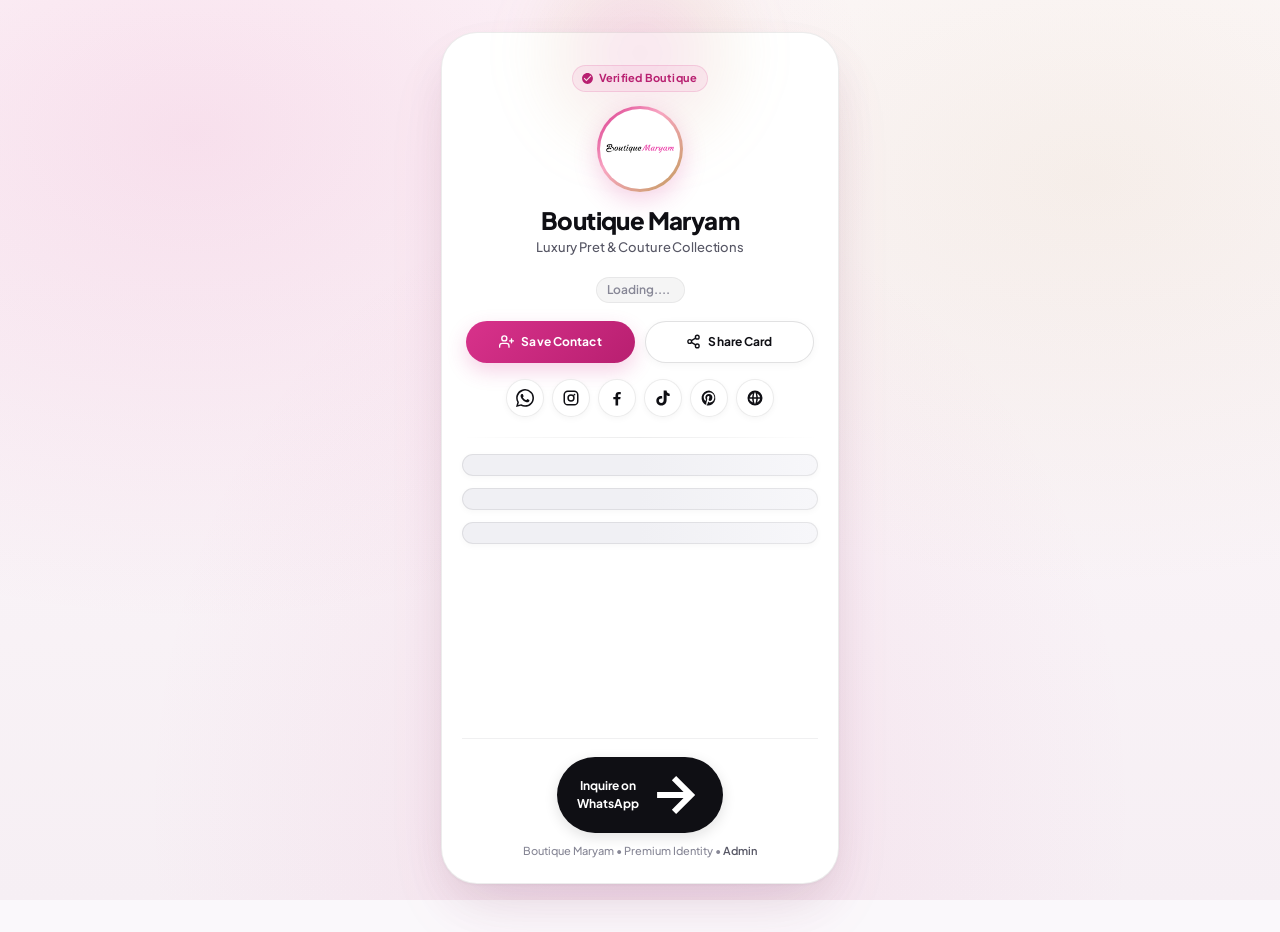
==== index.html @ d1e00eac "Add files via upload" ====
<!DOCTYPE html>
<html lang="en">
<head>
  <meta charset="UTF-8" />
  <meta name="viewport" content="width=device-width, initial-scale=1.0, viewport-fit=cover" />
  <title>Boutique Maryam — Premium Digital Identity & Collections</title>
  <meta name="description" content="Discover luxury pret, unstitched lawn, festive edits, and boutique fashion collections from Boutique Maryam. Save contact and connect directly." />
  <meta name="theme-color" content="#faf8fb" />

  <!-- Preconnect for High-Speed Fonts -->
  <link rel="preconnect" href="https://fonts.googleapis.com" />
  <link rel="preconnect" href="https://fonts.gstatic.com" crossorigin />
  <link href="https://fonts.googleapis.com/css2?family=Plus+Jakarta+Sans:wght@300;400;500;600;700;800;900&display=swap" rel="stylesheet" />

  <!-- Tailwind CSS & Custom Design System -->
  <script src="https://cdn.tailwindcss.com"></script>
  <link rel="stylesheet" href="css/style.css" />
</head>
<body class="public-body">
  <main class="min-h-screen px-3 py-6 sm:px-6 sm:py-10 flex flex-col justify-center">
    <div class="card-outer-wrap">
      <!-- Digital Visiting Card Container -->
      <article id="phoneCard" class="phone-scroll" aria-label="Digital Visiting Card for Boutique Maryam">
        <!-- Ambient Subtle Top Glow -->
        <div class="card-ambient-glow" aria-hidden="true"></div>

        <!-- Card Header: Brand Identity -->
        <header class="card-header-identity">
          <!-- Verified Badge -->
          <div class="verified-identity-badge" title="Verified Digital Visiting Card">
            <svg viewBox="0 0 24 24" aria-hidden="true">
              <path d="M12 2C6.48 2 2 6.48 2 12s4.48 10 10 10 10-4.48 10-10S17.52 2 12 2zm-2 15l-5-5 1.41-1.41L10 14.17l7.59-7.59L19 8l-9 9z"/>
            </svg>
            <span>Verified Boutique</span>
          </div>

          <!-- Profile / Brand Logo with Halo -->
          <div class="brand-avatar-frame">
            <div class="brand-avatar-halo">
              <div class="brand-avatar-inner">
                <img id="previewLogo" src="assets/logo.png" alt="Boutique Maryam Official Logo" width="80" height="80" />
              </div>
            </div>
          </div>

          <!-- Brand Typography -->
          <h1 id="previewBrand">Boutique Maryam</h1>
          <p class="brand-tagline">Luxury Pret &amp; Couture Collections</p>

          <!-- Username & Copy Link Badge -->
          <button id="previewUsername" type="button" title="Click to copy card link" aria-label="Copy digital card link">
            <span>Loading....</span>
            <svg class="w-3.5 h-3.5 ml-0.5 opacity-60" viewBox="0 0 24 24" fill="none" stroke="currentColor" stroke-width="2" aria-hidden="true">
              <rect x="9" y="9" width="13" height="13" rx="2" ry="2"></rect>
              <path d="M5 15H4a2 2 0 0 1-2-2V4a2 2 0 0 1 2-2h9a2 2 0 0 1 2 2v1"></path>
            </svg>
          </button>

          <!-- Quick Action Buttons: Save Contact & Share Card -->
          <div class="card-action-bar">
            <button id="saveContactBtn" type="button" class="card-action-btn card-action-primary" aria-label="Save contact to phone address book">
              <svg viewBox="0 0 24 24" fill="none" stroke="currentColor" stroke-width="2.2" stroke-linecap="round" stroke-linejoin="round" aria-hidden="true">
                <path d="M16 21v-2a4 4 0 0 0-4-4H5a4 4 0 0 0-4 4v2"></path>
                <circle cx="8.5" cy="7" r="4"></circle>
                <line x1="20" y1="8" x2="20" y2="14"></line>
                <line x1="23" y1="11" x2="17" y2="11"></line>
              </svg>
              <span>Save Contact</span>
            </button>

            <button id="shareCardBtn" type="button" class="card-action-btn card-action-secondary" aria-label="Share digital card or show QR code">
              <svg viewBox="0 0 24 24" fill="none" stroke="currentColor" stroke-width="2.2" stroke-linecap="round" stroke-linejoin="round" aria-hidden="true">
                <circle cx="18" cy="5" r="3"></circle>
                <circle cx="6" cy="12" r="3"></circle>
                <circle cx="18" cy="19" r="3"></circle>
                <line x1="8.59" y1="13.51" x2="15.42" y2="17.49"></line>
                <line x1="15.41" y1="6.51" x2="8.59" y2="10.49"></line>
              </svg>
              <span>Share Card</span>
            </button>
          </div>

          <!-- Social Media Grid -->
          <nav class="social-grid-wrap" aria-label="Social media connections">
            <a id="whatsappLink" href="#" target="_blank" rel="noopener noreferrer" class="social-btn whatsapp-icon" aria-label="Chat on WhatsApp" title="WhatsApp">
              <svg viewBox="0 0 24 24" aria-hidden="true"><path d="M20.5 3.5A11.8 11.8 0 0 0 12.1 0C5.5 0 .2 5.3.2 11.9c0 2.1.6 4.1 1.6 5.9L0 24l6.4-1.7a11.9 11.9 0 0 0 5.7 1.5c6.6 0 11.9-5.3 11.9-11.9 0-3.2-1.2-6.2-3.5-8.4ZM12.1 21.8a9.8 9.8 0 0 1-5-1.4l-.4-.2-3.8 1 1-3.7-.2-.4a9.8 9.8 0 1 1 8.4 4.7Zm5.4-7.4c-.3-.2-1.7-.9-2-.9-.3-.1-.5-.2-.7.1-.2.3-.8 1-.9 1.1-.2.2-.3.2-.6.1-.3-.2-1.2-.5-2.4-1.5-.9-.8-1.5-1.7-1.6-2-.2-.3 0-.5.1-.6l.4-.5c.1-.2.2-.3.3-.5.1-.2.1-.4 0-.5 0-.2-.7-1.6-.9-2.2-.2-.5-.5-.5-.7-.5h-.6c-.2 0-.5.1-.8.4-.3.3-1 1-1 2.5s1.1 2.9 1.2 3.1c.2.2 2.1 3.2 5 4.4.7.3 1.2.5 1.6.6.7.2 1.3.2 1.8.1.6-.1 1.7-.7 2-1.4.2-.7.2-1.3.2-1.4-.1-.1-.3-.2-.6-.4Z"/></svg>
            </a>
            <a id="instagramLink" href="#" target="_blank" rel="noopener noreferrer" class="social-btn instagram-icon" aria-label="Instagram Profile" title="Instagram">
              <svg viewBox="0 0 24 24" aria-hidden="true"><path d="M7.8 2h8.4A5.8 5.8 0 0 1 22 7.8v8.4a5.8 5.8 0 0 1-5.8 5.8H7.8A5.8 5.8 0 0 1 2 16.2V7.8A5.8 5.8 0 0 1 7.8 2Zm0 2A3.8 3.8 0 0 0 4 7.8v8.4A3.8 3.8 0 0 0 7.8 20h8.4a3.8 3.8 0 0 0 3.8-3.8V7.8A3.8 3.8 0 0 0 16.2 4H7.8Zm8.8 2.2a1.2 1.2 0 1 1 0 2.4 1.2 1.2 0 0 1 0-2.4ZM12 7.1a4.9 4.9 0 1 1 0 9.8 4.9 4.9 0 0 1 0-9.8Zm0 2a2.9 2.9 0 1 0 0 5.8 2.9 2.9 0 0 0 0-5.8Z"/></svg>
            </a>
            <a id="facebookLink" href="#" target="_blank" rel="noopener noreferrer" class="social-btn facebook-icon" aria-label="Facebook Page" title="Facebook">
              <svg viewBox="0 0 24 24" aria-hidden="true"><path d="M13.5 22v-8.2h2.8l.5-3.2h-3.3V8.5c0-.9.3-1.6 1.7-1.6h1.8V4.1c-.3 0-1.4-.1-2.6-.1-2.6 0-4.4 1.6-4.4 4.5v2.1H7.1v3.2H10V22h3.5Z"/></svg>
            </a>
            <a id="tiktokLink" href="#" target="_blank" rel="noopener noreferrer" class="social-btn tiktok-icon" aria-label="TikTok Profile" title="TikTok">
              <svg viewBox="0 0 24 24" aria-hidden="true"><path d="M16.7 2c.3 2.5 1.7 4 4.2 4.2v3.2a7.8 7.8 0 0 1-4.1-1.2v6.4c0 4.1-2.5 7.4-7 7.4-3.7 0-6.7-2.5-6.7-6.3 0-4.4 3.7-6.9 7.8-6.2v3.4c-1.9-.6-4.4.5-4.4 2.8 0 1.6 1.3 2.8 3.1 2.8 2 0 3.3-1.2 3.3-3.9V2h3.8Z"/></svg>
            </a>
            <a id="pinterestLink" href="#" target="_blank" rel="noopener noreferrer" class="social-btn pinterest-icon" aria-label="Pinterest Boards" title="Pinterest">
              <svg viewBox="0 0 24 24" aria-hidden="true"><path d="M12 2a10 10 0 0 0-3.6 19.3c-.1-.8-.2-2 .1-2.9l1.2-5.1s-.3-.6-.3-1.5c0-1.4.8-2.5 1.8-2.5.9 0 1.3.6 1.3 1.4 0 .9-.6 2.2-.9 3.4-.2 1 .5 1.9 1.6 1.9 1.9 0 3.3-2 3.3-4.9 0-2.6-1.8-4.4-4.5-4.4-3.1 0-4.9 2.3-4.9 4.7 0 .9.4 1.9.8 2.5.1.1.1.2.1.4l-.3 1.2c0 .2-.2.3-.4.2-1.4-.7-2.3-2.7-2.3-4.4C5 7.7 7.6 4.6 12.3 4.6c3.8 0 6.8 2.7 6.8 6.4 0 3.8-2.4 6.9-5.7 6.9-1.1 0-2.2-.6-2.5-1.3l-.7 2.6c-.3.9-1 2.1-1.4 2.8A10 10 0 1 0 12 2Z"/></svg>
            </a>
            <a id="websiteLink" href="#" target="_blank" rel="noopener noreferrer" class="social-btn website-icon" aria-label="Official Website" title="Website">
              <svg viewBox="0 0 24 24" aria-hidden="true"><path d="M12 2a10 10 0 1 0 0 20 10 10 0 0 0 0-20Zm6.9 9h-3.1a15.2 15.2 0 0 0-1.1-5.1A8 8 0 0 1 18.9 11ZM12 4.1c.7 1 1.5 3.1 1.7 6.9h-3.4c.2-3.8 1-5.9 1.7-6.9ZM4.3 13h3.9a15.2 15.2 0 0 0 1.1 5.1A8 8 0 0 1 4.3 13Zm3.9-2H5.1a8 8 0 0 1 4.2-5.1A15.2 15.2 0 0 0 8.2 11Zm3.8 8.9c-.7-1-1.5-3.1-1.7-6.9h3.4c-.2 3.8-1 5.9-1.7 6.9Zm2.7-1.8a15.2 15.2 0 0 0 1.1-5.1h3.1a8 8 0 0 1-4.2 5.1Z"/></svg>
            </a>
          </nav>
        </header>

        <!-- Divider -->
        <div class="card-divider" aria-hidden="true"></div>

        <!-- Collections & Links Container -->
        <section id="linksPublic" aria-label="Collections and Links">
          <!-- Premium Shimmering Skeleton Loaders -->
          <div class="link-pill skeleton-box h-[64px]" aria-hidden="true"></div>
          <div class="link-pill skeleton-box h-[64px]" aria-hidden="true"></div>
          <div class="link-pill skeleton-box h-[64px]" aria-hidden="true"></div>
        </section>

        <!-- Bottom Brand Footer -->
        <footer class="card-bottom-bar">
          <a href="https://wa.me/923000000000" id="mainCtaBtn" target="_blank" rel="noopener noreferrer" class="card-brand-pill-btn">
            <span>Inquire on WhatsApp</span>
            <svg class="w-3.5 h-3.5" viewBox="0 0 24 24" fill="none" stroke="currentColor" stroke-width="2.5"><path d="M5 12h14M12 5l7 7-7 7"/></svg>
          </a>
          <p class="card-brand-footer-text">
            Boutique Maryam • Premium Identity • <a href="admin.html">Admin</a>
          </p>
        </footer>
      </article>
    </div>
  </main>

  <!-- Share & QR Code Modal Dialog -->
  <div id="shareModal" class="modal-backdrop" role="dialog" aria-modal="true" aria-labelledby="shareModalTitle">
    <div class="modal-surface">
      <button id="closeShareModalBtn" type="button" class="modal-close-btn" aria-label="Close share dialog">
        <svg class="w-4 h-4" viewBox="0 0 24 24" fill="none" stroke="currentColor" stroke-width="2"><path d="M18 6L6 18M6 6l12 12"/></svg>
      </button>

      <div class="text-center">
        <h3 id="shareModalTitle" class="text-lg font-extrabold text-gray-900">Share Digital Card</h3>
        <p class="text-xs text-gray-500 mt-1">Scan QR code or copy direct link to share this profile.</p>

        <!-- Dynamic QR Code Frame -->
        <div class="qr-code-box">
          <img id="qrCodeImg" src="" alt="Digital Business Card QR Code" width="160" height="160" class="object-contain" />
        </div>

        <!-- Copy Link Input -->
        <div class="flex items-center gap-2 mt-4">
          <input id="shareUrlInput" type="text" readonly class="input text-xs py-2 px-3 bg-gray-50 text-gray-700" value="" />
          <button id="copyShareUrlBtn" type="button" class="btn-primary py-2 px-4 text-xs flex-shrink-0">Copy</button>
        </div>

        <div class="mt-4 pt-3 border-t border-gray-100 flex gap-2 justify-center">
          <a id="shareWhatsappBtn" href="#" target="_blank" rel="noopener noreferrer" class="btn-secondary text-xs py-2 px-4 gap-2">
            <svg class="w-4 h-4 text-emerald-600 fill-current" viewBox="0 0 24 24"><path d="M20.5 3.5A11.8 11.8 0 0 0 12.1 0C5.5 0 .2 5.3.2 11.9c0 2.1.6 4.1 1.6 5.9L0 24l6.4-1.7a11.9 11.9 0 0 0 5.7 1.5c6.6 0 11.9-5.3 11.9-11.9 0-3.2-1.2-6.2-3.5-8.4ZM12.1 21.8a9.8 9.8 0 0 1-5-1.4l-.4-.2-3.8 1 1-3.7-.2-.4a9.8 9.8 0 1 1 8.4 4.7Z"/></svg>
            <span>WhatsApp</span>
          </a>
        </div>
      </div>
    </div>
  </div>

  <!-- Toast Notification Container -->
  <div id="toastContainer" class="toast-container" role="status" aria-live="polite"></div>

  <!-- Firebase Scripts -->
  <script src="https://www.gstatic.com/firebasejs/10.12.5/firebase-app-compat.js"></script>
  <script src="https://www.gstatic.com/firebasejs/10.12.5/firebase-firestore-compat.js"></script>
  <script src="js/firebase-config.js"></script>
  <script src="js/app.js"></script>
</body>
</html>
---- css/style.css ----
/* ==========================================================================
   BOUTIQUE MARYAM — PREMIUM DIGITAL BUSINESS CARD DESIGN SYSTEM
   Modern Minimalist Digital Identity Experience
   Inspired by Apple, Linear, Stripe, Notion & Vercel
   ========================================================================== */

@import url('https://fonts.googleapis.com/css2?family=Plus+Jakarta+Sans:wght@300;400;500;600;700;800;900&family=Playfair+Display:ital,wght@0,600;0,700;1,600&display=swap');

:root {
  /* Brand Luxury Palette */
  --brand-pink: #d8328b;
  --brand-pink-dark: #b81f70;
  --brand-pink-light: #fdf2f8;
  --brand-pink-glow: rgba(216, 50, 139, 0.22);
  --brand-gold: #c29d59;
  --brand-gold-light: #fbf7ee;
  --brand-black: #0f0f14;
  --brand-charcoal: #1c1c24;
  --brand-soft: #fff7fa;
  --brand-line: rgba(15, 15, 20, 0.08);

  /* Surface & Canvas System */
  --bg-page: #faf9fb;
  --bg-card: #ffffff;
  --bg-subtle: #f4f4f7;
  --bg-elevated: #ffffff;
  --border-subtle: rgba(15, 15, 20, 0.07);
  --border-strong: rgba(15, 15, 20, 0.14);
  --border-focus: rgba(216, 50, 139, 0.65);

  /* Typography Scale */
  --font-sans: 'Plus Jakarta Sans', ui-sans-serif, system-ui, -apple-system, BlinkMacSystemFont, 'Segoe UI', Roboto, sans-serif;
  --font-serif: 'Playfair Display', Georgia, serif;

  --text-primary: #0f0f14;
  --text-secondary: #575765;
  --text-tertiary: #878796;
  --text-muted: #a6a6b5;
  --text-inverted: #ffffff;

  /* State Colors */
  --color-success: #047857;
  --color-success-bg: #ecfdf5;
  --color-success-border: rgba(4, 120, 87, 0.2);
  --color-error: #be123c;
  --color-error-bg: #fff1f2;
  --color-error-border: rgba(190, 18, 60, 0.2);
  --color-warning: #b45309;
  --color-warning-bg: #fffbeb;
  --color-warning-border: rgba(180, 83, 9, 0.2);

  /* Multi-Layer Shadows (Apple / Linear style) */
  --shadow-xs: 0 1px 2px rgba(15, 15, 20, 0.04);
  --shadow-sm: 0 2px 8px rgba(15, 15, 20, 0.05);
  --shadow-md: 0 8px 22px rgba(15, 15, 20, 0.07);
  --shadow-lg: 0 16px 36px rgba(15, 15, 20, 0.09);
  --shadow-soft: 0 24px 60px -12px rgba(15, 15, 20, 0.12), 0 0 1px rgba(15, 15, 20, 0.08);
  --shadow-elevated: 0 32px 72px -16px rgba(15, 15, 20, 0.15), 0 0 1px rgba(15, 15, 20, 0.1);
  --shadow-glow: 0 12px 28px rgba(216, 50, 139, 0.25);

  /* Radius */
  --radius-xs: 6px;
  --radius-sm: 10px;
  --radius-md: 14px;
  --radius-lg: 20px;
  --radius-xl: 28px;
  --radius-2xl: 36px;
  --radius-full: 9999px;

  /* Transitions */
  --ease-spring: cubic-bezier(0.16, 1, 0.3, 1);
  --ease-smooth: cubic-bezier(0.4, 0, 0.2, 1);
  --transition-fast: 160ms var(--ease-smooth);
  --transition-base: 240ms var(--ease-smooth);
  --transition-spring: 400ms var(--ease-spring);
}

/* ==========================================================================
   BASE & RESET
   ========================================================================== */

*, *::before, *::after {
  box-sizing: border-box;
}

html {
  min-height: 100%;
  -webkit-font-smoothing: antialiased;
  -moz-osx-font-smoothing: grayscale;
  text-rendering: optimizeLegibility;
}

body {
  margin: 0;
  min-height: 100vh;
  font-family: var(--font-sans);
  color: var(--text-primary);
  background: var(--bg-page);
  line-height: 1.5;
  overflow-x: hidden;
}

img, svg {
  display: block;
  max-width: 100%;
}

button, input, select, textarea {
  font: inherit;
  color: inherit;
}

/* Accessible Focus States */
:focus-visible {
  outline: 2px solid var(--brand-pink);
  outline-offset: 2px;
}

/* Scrollbar Refinement */
.phone-scroll::-webkit-scrollbar {
  width: 4px;
}
.phone-scroll::-webkit-scrollbar-track {
  background: transparent;
}
.phone-scroll::-webkit-scrollbar-thumb {
  background: rgba(15, 15, 20, 0.12);
  border-radius: 999px;
}
.phone-scroll::-webkit-scrollbar-thumb:hover {
  background: rgba(15, 15, 20, 0.24);
}

/* ==========================================================================
   PUBLIC VISITING CARD PAGE STYLING
   ========================================================================== */

.public-body {
  background-color: #faf8fb;
  background-image:
    radial-gradient(at 15% 15%, rgba(216, 50, 139, 0.12) 0px, transparent 45%),
    radial-gradient(at 85% 20%, rgba(194, 157, 89, 0.10) 0px, transparent 40%),
    radial-gradient(at 50% 90%, rgba(216, 50, 139, 0.08) 0px, transparent 55%),
    linear-gradient(180deg, #fdf9fb 0%, #f6eff4 100%);
  background-attachment: fixed;
  min-height: 100vh;
}

/* Card Outer Shell */
.card-outer-wrap {
  position: relative;
  width: 100%;
  max-width: 430px;
  margin: 0 auto;
  padding: 12px 0 24px;
}

@media (min-width: 640px) {
  .card-outer-wrap {
    padding: 32px 16px 48px;
  }
}

/* Main Digital Business Card */
#phoneCard {
  position: relative;
  width: 100%;
  max-width: 430px;
  margin: 0 auto;
  border-radius: var(--radius-2xl);
  background: #ffffff;
  border: 1px solid rgba(15, 15, 20, 0.08);
  box-shadow:
    0 1px 3px rgba(15, 15, 20, 0.04),
    0 20px 48px -8px rgba(15, 15, 20, 0.09),
    0 32px 72px -16px rgba(216, 50, 139, 0.10);
  padding: 24px 20px;
  display: flex;
  flex-direction: column;
  min-height: min(880px, calc(100vh - 48px));
  transition: box-shadow var(--transition-base), transform var(--transition-base);
}

@media (max-width: 480px) {
  #phoneCard {
    border-radius: var(--radius-xl);
    padding: 20px 16px;
    box-shadow: 0 8px 30px rgba(15, 15, 20, 0.06);
    border: 1px solid rgba(15, 15, 20, 0.06);
    min-height: auto;
  }
}

/* Subtle Specular Top Highlight */
#phoneCard::before {
  content: "";
  position: absolute;
  top: 0;
  left: 32px;
  right: 32px;
  height: 1px;
  background: linear-gradient(90deg, transparent, rgba(255, 255, 255, 0.9), transparent);
  pointer-events: none;
}

/* Ambient Card Header Glow */
.card-ambient-glow {
  position: absolute;
  top: -80px;
  left: 50%;
  transform: translateX(-50%);
  width: 280px;
  height: 200px;
  background: radial-gradient(circle, rgba(216, 50, 139, 0.14) 0%, rgba(194, 157, 89, 0.08) 50%, transparent 70%);
  pointer-events: none;
  filter: blur(24px);
  z-index: 0;
}

/* Card Header & Brand Identity */
.card-header-identity {
  position: relative;
  z-index: 1;
  display: flex;
  flex-direction: column;
  align-items: center;
  text-align: center;
  padding-top: 8px;
}

/* Verified Badge Pill */
.verified-identity-badge {
  display: inline-flex;
  align-items: center;
  gap: 5px;
  padding: 4px 10px 4px 8px;
  border-radius: var(--radius-full);
  background: rgba(216, 50, 139, 0.07);
  border: 1px solid rgba(216, 50, 139, 0.16);
  color: var(--brand-pink-dark);
  font-size: 11px;
  font-weight: 700;
  letter-spacing: 0.02em;
  margin-bottom: 14px;
}

.verified-identity-badge svg {
  width: 13px;
  height: 13px;
  fill: currentColor;
}

/* Profile Picture & Avatar Halo */
.brand-avatar-frame {
  position: relative;
  display: inline-flex;
  align-items: center;
  justify-content: center;
  margin-bottom: 14px;
}

.brand-avatar-halo {
  position: relative;
  width: 86px;
  height: 86px;
  border-radius: var(--radius-full);
  padding: 3px;
  background: linear-gradient(135deg, var(--brand-pink), #f8a5c2 40%, var(--brand-gold) 100%);
  box-shadow: 0 8px 24px var(--brand-pink-glow);
}

.brand-avatar-inner {
  width: 100%;
  height: 100%;
  border-radius: var(--radius-full);
  background: #ffffff;
  padding: 6px;
  display: flex;
  align-items: center;
  justify-content: center;
  overflow: hidden;
}

#previewLogo {
  width: 100%;
  height: 100%;
  object-fit: contain;
  border-radius: var(--radius-full);
  transition: transform var(--transition-fast);
}

.brand-avatar-frame:hover #previewLogo {
  transform: scale(1.05);
}

/* Typography in Card */
#previewBrand {
  font-size: 24px;
  font-weight: 800;
  letter-spacing: -0.025em;
  line-height: 1.2;
  margin: 0;
  color: var(--brand-black);
}

.brand-tagline {
  font-size: 13px;
  font-weight: 500;
  color: var(--text-secondary);
  margin-top: 4px;
  letter-spacing: -0.01em;
}

#previewUsername {
  display: inline-flex;
  align-items: center;
  gap: 4px;
  font-size: 12px;
  font-weight: 600;
  color: var(--text-tertiary);
  margin-top: 6px;
  padding: 3px 10px;
  border-radius: var(--radius-full);
  background: rgba(15, 15, 20, 0.04);
  border: 1px solid rgba(15, 15, 20, 0.06);
  text-decoration: none;
  cursor: pointer;
  transition: all var(--transition-fast);
}

#previewUsername:hover {
  background: rgba(15, 15, 20, 0.08);
  color: var(--brand-black);
}

/* ==========================================================================
   PRIMARY QUICK-ACTION BAR (SAVE CONTACT & SHARE)
   ========================================================================== */

.card-action-bar {
  display: grid;
  grid-template-columns: 1fr 1fr;
  gap: 10px;
  width: 100%;
  margin-top: 18px;
  padding: 0 4px;
}

.card-action-btn {
  display: inline-flex;
  align-items: center;
  justify-content: center;
  gap: 7px;
  min-height: 42px;
  padding: 8px 14px;
  border-radius: var(--radius-full);
  font-size: 12px;
  font-weight: 700;
  letter-spacing: 0.01em;
  cursor: pointer;
  text-decoration: none;
  transition: all var(--transition-base);
  border: none;
}

.card-action-primary {
  background: linear-gradient(135deg, var(--brand-pink), var(--brand-pink-dark));
  color: #ffffff;
  box-shadow: 0 8px 20px var(--brand-pink-glow);
}

.card-action-primary:hover {
  transform: translateY(-1px);
  box-shadow: 0 12px 26px rgba(216, 50, 139, 0.35);
}

.card-action-primary:active {
  transform: translateY(0);
}

.card-action-secondary {
  background: #ffffff;
  color: var(--brand-black);
  border: 1px solid rgba(15, 15, 20, 0.12);
  box-shadow: 0 2px 8px rgba(15, 15, 20, 0.04);
}

.card-action-secondary:hover {
  background: #fbfbfd;
  border-color: rgba(15, 15, 20, 0.22);
  transform: translateY(-1px);
  box-shadow: 0 4px 14px rgba(15, 15, 20, 0.08);
}

.card-action-secondary:active {
  transform: translateY(0);
}

.card-action-btn svg {
  width: 15px;
  height: 15px;
  flex-shrink: 0;
}

/* ==========================================================================
   SOCIAL MEDIA ICONS HUB
   ========================================================================== */

.social-grid-wrap {
  display: flex;
  flex-wrap: wrap;
  align-items: center;
  justify-content: center;
  gap: 8px;
  margin-top: 16px;
  padding: 0 4px;
}

.social-btn {
  display: inline-flex;
  align-items: center;
  justify-content: center;
  width: 38px;
  height: 38px;
  border-radius: var(--radius-full);
  border: 1px solid rgba(15, 15, 20, 0.08);
  background: #ffffff;
  color: var(--brand-black);
  box-shadow: 0 2px 6px rgba(15, 15, 20, 0.04);
  transition: all var(--transition-base);
  text-decoration: none;
  position: relative;
}

.social-btn:hover {
  transform: translateY(-2px);
  border-color: rgba(216, 50, 139, 0.3);
  box-shadow: 0 6px 16px rgba(15, 15, 20, 0.08);
}

.social-btn:active {
  transform: translateY(0);
}

.social-btn svg {
  width: 18px;
  height: 18px;
  fill: currentColor;
  transition: transform var(--transition-fast);
}

.social-btn:hover svg {
  transform: scale(1.1);
}

/* Social Specific Color Touches on Hover */
.social-btn.facebook-icon:hover { color: #1877f2; border-color: rgba(24, 119, 242, 0.35); }
.social-btn.instagram-icon:hover { color: #e4405f; border-color: rgba(228, 64, 95, 0.35); }
.social-btn.whatsapp-icon:hover { color: #25d366; border-color: rgba(37, 211, 102, 0.35); }
.social-btn.tiktok-icon:hover { color: #000000; border-color: rgba(0, 0, 0, 0.35); }
.social-btn.pinterest-icon:hover { color: #e60023; border-color: rgba(230, 0, 35, 0.35); }
.social-btn.website-icon:hover { color: var(--brand-pink); border-color: rgba(216, 50, 139, 0.35); }

/* Section Divider */
.card-divider {
  width: 100%;
  height: 1px;
  background: linear-gradient(90deg, transparent, rgba(15, 15, 20, 0.08), transparent);
  margin: 20px 0 16px;
}

/* ==========================================================================
   PUBLIC LINKS & COLLECTION CARDS
   ========================================================================== */

#linksPublic {
  display: flex;
  flex-direction: column;
  gap: 12px;
  width: 100%;
  flex: 1;
  padding-bottom: 24px;
}

/* Link Pill / Card Component */
.link-pill {
  position: relative;
  display: flex;
  align-items: center;
  gap: 12px;
  padding: 10px 14px 10px 12px;
  border-radius: var(--radius-lg);
  border: 1px solid rgba(15, 15, 20, 0.08);
  background: #ffffff;
  color: var(--brand-black);
  text-decoration: none;
  box-shadow: 0 2px 6px rgba(15, 15, 20, 0.03);
  transition: all var(--transition-base);
  overflow: hidden;
}

.link-pill:hover {
  transform: translateY(-2px);
  border-color: rgba(216, 50, 139, 0.35);
  box-shadow: 0 10px 24px rgba(15, 15, 20, 0.08), 0 0 0 1px rgba(216, 50, 139, 0.1);
}

.link-pill:active {
  transform: translateY(0);
}

/* Featured Link Item Highlight */
.link-pill.is-featured {
  border-color: rgba(216, 50, 139, 0.35);
  background: linear-gradient(180deg, #ffffff 0%, #fff7fb 100%);
  box-shadow: 0 4px 16px rgba(216, 50, 139, 0.10);
}

.link-pill.is-featured::before {
  content: "";
  position: absolute;
  top: 0;
  left: 0;
  width: 4px;
  height: 100%;
  background: linear-gradient(180deg, var(--brand-pink), var(--brand-gold));
  border-top-left-radius: var(--radius-lg);
  border-bottom-left-radius: var(--radius-lg);
}

/* Link Thumbnail Image */
.link-thumbnail {
  position: relative;
  width: 46px;
  height: 46px;
  flex-shrink: 0;
  border-radius: var(--radius-md);
  border: 1px solid rgba(15, 15, 20, 0.08);
  background: #f7f7fa;
  object-fit: cover;
  transition: transform var(--transition-fast);
}

.link-pill:hover .link-thumbnail {
  transform: scale(1.04);
}

/* Link Content Info */
.link-details {
  display: flex;
  flex-direction: column;
  flex: 1;
  min-width: 0;
  gap: 2px;
}

.link-header-row {
  display: flex;
  align-items: center;
  gap: 6px;
  flex-wrap: wrap;
}

.link-title {
  font-size: 13px;
  font-weight: 700;
  letter-spacing: -0.01em;
  color: var(--brand-black);
  line-height: 1.3;
  margin: 0;
  word-break: break-word;
}

.link-badge {
  display: inline-flex;
  align-items: center;
  padding: 1px 7px;
  border-radius: var(--radius-full);
  font-size: 10px;
  font-weight: 800;
  letter-spacing: 0.02em;
  text-transform: uppercase;
  background: var(--brand-pink-light);
  color: var(--brand-pink-dark);
  border: 1px solid rgba(216, 50, 139, 0.18);
}

.link-description {
  font-size: 11px;
  color: var(--text-secondary);
  line-height: 1.35;
  margin: 0;
  display: -webkit-box;
  -webkit-box-orient: vertical;
  -webkit-line-clamp: 1;
  overflow: hidden;
}

/* Directional Arrow / Chevron */
.link-chevron {
  display: flex;
  align-items: center;
  justify-content: center;
  width: 28px;
  height: 28px;
  border-radius: var(--radius-full);
  color: var(--brand-pink);
  flex-shrink: 0;
  transition: transform var(--transition-fast), background var(--transition-fast);
}

.link-chevron svg {
  width: 16px;
  height: 16px;
  fill: currentColor;
}

.link-pill:hover .link-chevron {
  transform: translateX(3px);
  background: rgba(216, 50, 139, 0.08);
}

/* Card Sticky Bottom Bar */
.card-bottom-bar {
  margin-top: auto;
  padding-top: 18px;
  border-top: 1px solid rgba(15, 15, 20, 0.06);
  display: flex;
  flex-direction: column;
  align-items: center;
  text-align: center;
  gap: 10px;
}

.card-brand-pill-btn {
  display: inline-flex;
  align-items: center;
  justify-content: center;
  gap: 6px;
  padding: 9px 20px;
  border-radius: var(--radius-full);
  background: var(--brand-black);
  color: #ffffff;
  font-size: 12px;
  font-weight: 700;
  text-decoration: none;
  box-shadow: 0 4px 14px rgba(15, 15, 20, 0.12);
  transition: all var(--transition-base);
}

.card-brand-pill-btn:hover {
  background: #23232c;
  transform: translateY(-1px);
  box-shadow: 0 8px 20px rgba(15, 15, 20, 0.18);
}

.card-brand-footer-text {
  font-size: 11px;
  font-weight: 500;
  color: var(--text-tertiary);
  margin: 0;
}

.card-brand-footer-text a {
  color: var(--text-secondary);
  text-decoration: none;
  font-weight: 600;
  transition: color var(--transition-fast);
}

.card-brand-footer-text a:hover {
  color: var(--brand-pink-dark);
}

/* ==========================================================================
   MODAL DIALOG (QR CODE & SHARE SHEET)
   ========================================================================== */

.modal-backdrop {
  position: fixed;
  inset: 0;
  z-index: 999;
  display: flex;
  align-items: center;
  justify-content: center;
  padding: 16px;
  background: rgba(15, 15, 20, 0.55);
  backdrop-filter: blur(10px);
  -webkit-backdrop-filter: blur(10px);
  opacity: 0;
  pointer-events: none;
  transition: opacity var(--transition-base);
}

.modal-backdrop.is-open {
  opacity: 1;
  pointer-events: auto;
}

.modal-surface {
  position: relative;
  width: 100%;
  max-width: 380px;
  background: #ffffff;
  border-radius: var(--radius-2xl);
  border: 1px solid rgba(15, 15, 20, 0.08);
  box-shadow: var(--shadow-elevated);
  padding: 24px;
  transform: translateY(16px) scale(0.97);
  transition: transform var(--transition-spring);
}

.modal-backdrop.is-open .modal-surface {
  transform: translateY(0) scale(1);
}

.modal-close-btn {
  position: absolute;
  top: 14px;
  right: 14px;
  width: 32px;
  height: 32px;
  border-radius: var(--radius-full);
  border: 1px solid rgba(15, 15, 20, 0.08);
  background: #f7f7fa;
  color: var(--text-secondary);
  display: flex;
  align-items: center;
  justify-content: center;
  cursor: pointer;
  transition: all var(--transition-fast);
}

.modal-close-btn:hover {
  background: #ececf0;
  color: var(--brand-black);
}

.qr-code-box {
  display: flex;
  align-items: center;
  justify-content: center;
  padding: 16px;
  background: #ffffff;
  border-radius: var(--radius-lg);
  border: 1px solid rgba(15, 15, 20, 0.08);
  box-shadow: 0 4px 12px rgba(15, 15, 20, 0.04);
  margin: 16px auto;
  width: fit-content;
}

.qr-code-box svg {
  width: 160px;
  height: 160px;
}

/* ==========================================================================
   TOAST NOTIFICATION COMPONENT
   ========================================================================== */

.toast-container {
  position: fixed;
  bottom: 24px;
  left: 50%;
  transform: translateX(-50%);
  z-index: 1000;
  display: flex;
  flex-direction: column;
  gap: 8px;
  pointer-events: none;
}

.toast-item {
  display: inline-flex;
  align-items: center;
  gap: 8px;
  padding: 10px 18px;
  border-radius: var(--radius-full);
  background: var(--brand-black);
  color: #ffffff;
  font-size: 13px;
  font-weight: 600;
  box-shadow: 0 10px 30px rgba(15, 15, 20, 0.25);
  pointer-events: auto;
  animation: toastIn 0.3s var(--ease-spring);
}

.toast-item svg {
  width: 16px;
  height: 16px;
  fill: #34d399;
}

@keyframes toastIn {
  from {
    opacity: 0;
    transform: translateY(16px) scale(0.95);
  }
  to {
    opacity: 1;
    transform: translateY(0) scale(1);
  }
}

/* ==========================================================================
   ADMIN PORTAL DESIGN SYSTEM
   Modern, Clean SaaS Dashboard (Linear / Apple / Stripe grade)
   ========================================================================== */

.admin-body {
  background: #f7f7fa;
  color: var(--brand-black);
  min-height: 100vh;
}

.admin-body main {
  background: transparent;
}

/* Login Screen Shell */
.login-shell {
  min-height: 100vh;
  display: flex;
  align-items: center;
  justify-content: center;
  padding: 24px 16px;
  background:
    radial-gradient(at 10% 10%, rgba(216, 50, 139, 0.12) 0px, transparent 40%),
    radial-gradient(at 90% 90%, rgba(194, 157, 89, 0.10) 0px, transparent 40%),
    #faf9fb;
}

.login-card {
  position: relative;
  width: 100%;
  max-width: 440px;
  background: #ffffff;
  border: 1px solid rgba(15, 15, 20, 0.08);
  border-radius: var(--radius-2xl);
  box-shadow: 0 24px 64px -12px rgba(15, 15, 20, 0.10), 0 0 1px rgba(15, 15, 20, 0.08);
  padding: 36px 32px;
  overflow: hidden;
}

@media (max-width: 480px) {
  .login-card {
    padding: 28px 20px;
    border-radius: var(--radius-xl);
  }
}

/* Admin Dashboard Layout */
.admin-layout {
  display: grid;
  grid-template-columns: 280px minmax(0, 1fr);
  gap: 24px;
  max-width: 1400px;
  margin: 0 auto;
  padding: 24px 16px;
}

@media (max-width: 1024px) {
  .admin-layout {
    grid-template-columns: 1fr;
    padding: 16px 12px;
  }
}

/* Sticky Modern Sidebar */
.admin-sidebar {
  position: sticky;
  top: 24px;
  align-self: start;
  display: flex;
  flex-direction: column;
  gap: 20px;
  background: #ffffff;
  border: 1px solid rgba(15, 15, 20, 0.08);
  border-radius: var(--radius-xl);
  padding: 22px 18px;
  box-shadow: var(--shadow-sm);
  min-height: calc(100vh - 48px);
}

@media (max-width: 1024px) {
  .admin-sidebar {
    position: static;
    min-height: auto;
  }
}

.admin-brand {
  display: flex;
  align-items: center;
  gap: 12px;
  padding-bottom: 18px;
  border-bottom: 1px solid rgba(15, 15, 20, 0.07);
}

.admin-brand-badge {
  display: inline-flex;
  align-items: center;
  padding: 2px 8px;
  border-radius: var(--radius-full);
  background: var(--brand-pink-light);
  color: var(--brand-pink-dark);
  font-size: 10px;
  font-weight: 800;
  text-transform: uppercase;
  letter-spacing: 0.04em;
}

/* Sidebar Navigation Links */
.admin-nav {
  display: flex;
  flex-direction: column;
  gap: 6px;
}

@media (max-width: 768px) {
  .admin-nav {
    display: grid;
    grid-template-columns: repeat(3, minmax(0, 1fr));
    gap: 8px;
  }
}

.admin-nav-link {
  display: flex;
  align-items: center;
  gap: 10px;
  width: 100%;
  min-height: 44px;
  padding: 10px 14px;
  border-radius: var(--radius-md);
  border: 1px solid transparent;
  background: transparent;
  color: var(--text-secondary);
  font-size: 13.5px;
  font-weight: 700;
  text-align: left;
  cursor: pointer;
  transition: all var(--transition-fast);
}

.admin-nav-link:hover {
  background: #f7f7fa;
  color: var(--brand-black);
}

.admin-nav-link.is-active {
  background: var(--brand-pink-light);
  border-color: rgba(216, 50, 139, 0.2);
  color: var(--brand-pink-dark);
}

.admin-sidebar-actions {
  display: flex;
  flex-direction: column;
  gap: 8px;
  margin-top: auto;
  padding-top: 20px;
  border-top: 1px solid rgba(15, 15, 20, 0.07);
}

@media (max-width: 768px) {
  .admin-sidebar-actions {
    display: grid;
    grid-template-columns: repeat(3, minmax(0, 1fr));
    gap: 8px;
  }
}

/* Admin Main Content Container */
.admin-content {
  display: flex;
  flex-direction: column;
  gap: 20px;
  min-width: 0;
}

/* Topbar Header */
.admin-topbar {
  display: flex;
  align-items: center;
  justify-content: space-between;
  gap: 16px;
  padding: 20px 24px;
  background: #ffffff;
  border: 1px solid rgba(15, 15, 20, 0.08);
  border-radius: var(--radius-xl);
  box-shadow: var(--shadow-xs);
}

@media (max-width: 640px) {
  .admin-topbar {
    flex-direction: column;
    align-items: stretch;
    padding: 16px;
  }
}

.admin-topbar-actions {
  display: flex;
  align-items: center;
  gap: 10px;
  flex-wrap: wrap;
}

/* Admin Sections & Panels */
.admin-section {
  background: #ffffff;
  border: 1px solid rgba(15, 15, 20, 0.08);
  border-radius: var(--radius-xl);
  padding: 24px;
  box-shadow: var(--shadow-xs);
}

@media (max-width: 640px) {
  .admin-section {
    padding: 18px 16px;
    border-radius: var(--radius-lg);
  }
}

.admin-panel {
  display: none;
}

.admin-panel.is-active {
  display: block;
}

/* ==========================================================================
   FORM CONTROLS & INPUT SYSTEM
   ========================================================================== */

.field-label {
  display: flex;
  flex-direction: column;
  gap: 6px;
  font-size: 12px;
  font-weight: 700;
  color: var(--brand-black);
}

.input {
  width: 100%;
  border-radius: var(--radius-md);
  border: 1px solid rgba(15, 15, 20, 0.12);
  background: #ffffff;
  padding: 11px 14px;
  font-size: 13.5px;
  color: var(--brand-black);
  outline: none;
  transition: all var(--transition-fast);
}

.input:focus {
  border-color: var(--brand-pink);
  box-shadow: 0 0 0 3px var(--brand-pink-glow);
}

.input::placeholder {
  color: var(--text-tertiary);
}

.textarea {
  min-height: 84px;
  resize: vertical;
  line-height: 1.45;
}

.color-input {
  width: 100%;
  height: 42px;
  border-radius: var(--radius-md);
  border: 1px solid rgba(15, 15, 20, 0.12);
  background: #ffffff;
  padding: 4px;
  cursor: pointer;
  transition: border-color var(--transition-fast);
}

.color-input:focus {
  border-color: var(--brand-pink);
}

/* Palette Preset Buttons */
.palette-preset-row {
  display: flex;
  flex-wrap: wrap;
  gap: 8px;
  margin-bottom: 14px;
}

.palette-preset-btn {
  display: inline-flex;
  align-items: center;
  gap: 6px;
  padding: 6px 12px;
  border-radius: var(--radius-full);
  border: 1px solid rgba(15, 15, 20, 0.1);
  background: #ffffff;
  font-size: 11.5px;
  font-weight: 700;
  color: var(--text-secondary);
  cursor: pointer;
  transition: all var(--transition-fast);
}

.palette-preset-btn:hover {
  border-color: var(--brand-pink);
  color: var(--brand-pink-dark);
  background: var(--brand-pink-light);
}

.palette-dot {
  width: 12px;
  height: 12px;
  border-radius: var(--radius-full);
  border: 1px solid rgba(0, 0, 0, 0.1);
}

/* ==========================================================================
   BUTTONS SYSTEM
   ========================================================================== */

.btn-primary {
  display: inline-flex;
  align-items: center;
  justify-content: center;
  gap: 8px;
  border: none;
  border-radius: var(--radius-full);
  background: linear-gradient(135deg, var(--brand-pink), var(--brand-pink-dark));
  color: #ffffff;
  font-size: 13.5px;
  font-weight: 800;
  padding: 11px 22px;
  cursor: pointer;
  transition: all var(--transition-base);
  box-shadow: 0 4px 14px var(--brand-pink-glow);
  text-decoration: none;
}

.btn-primary:hover {
  transform: translateY(-1px);
  box-shadow: 0 8px 22px rgba(216, 50, 139, 0.35);
}

.btn-primary:active {
  transform: translateY(0);
}

.btn-primary:disabled {
  opacity: 0.65;
  cursor: not-allowed;
  transform: none;
  box-shadow: none;
}

.btn-secondary {
  display: inline-flex;
  align-items: center;
  justify-content: center;
  gap: 6px;
  border-radius: var(--radius-full);
  border: 1px solid rgba(15, 15, 20, 0.12);
  background: #ffffff;
  color: var(--brand-black);
  font-size: 13px;
  font-weight: 700;
  padding: 9px 18px;
  text-decoration: none;
  cursor: pointer;
  transition: all var(--transition-base);
}

.btn-secondary:hover {
  background: #f7f7fa;
  border-color: rgba(15, 15, 20, 0.22);
}

.btn-secondary:active {
  transform: translateY(0);
}

.btn-small {
  display: inline-flex;
  align-items: center;
  justify-content: center;
  gap: 4px;
  border-radius: var(--radius-full);
  background: var(--brand-pink-light);
  border: 1px solid rgba(216, 50, 139, 0.2);
  color: var(--brand-pink-dark);
  font-weight: 800;
  font-size: 11.5px;
  padding: 7px 13px;
  cursor: pointer;
  transition: all var(--transition-fast);
}

.btn-small:hover {
  background: #fce7f3;
  border-color: rgba(216, 50, 139, 0.35);
}

.btn-tight {
  min-height: 34px;
  padding: 6px 13px;
  font-size: 12px;
}

.btn-danger {
  display: inline-flex;
  align-items: center;
  justify-content: center;
  border-radius: var(--radius-full);
  background: #fff1f2;
  border: 1px solid rgba(190, 18, 60, 0.18);
  color: #be123c;
  font-weight: 700;
  padding: 8px 14px;
  cursor: pointer;
  transition: all var(--transition-fast);
}

.btn-danger:hover {
  background: #ffe4e6;
  border-color: rgba(190, 18, 60, 0.3);
}

/* AI Copywriter Button */
.btn-ai {
  display: inline-flex;
  align-items: center;
  justify-content: center;
  gap: 6px;
  border: 1px solid rgba(124, 58, 237, 0.2);
  border-radius: var(--radius-full);
  background: linear-gradient(135deg, #f5f3ff, #fdf2f8);
  color: #7c3aed;
  font-size: 12px;
  font-weight: 800;
  padding: 9px 16px;
  cursor: pointer;
  transition: all var(--transition-base);
}

.btn-ai:hover {
  transform: translateY(-1px);
  box-shadow: 0 8px 18px rgba(124, 58, 237, 0.15);
  border-color: rgba(124, 58, 237, 0.35);
}

/* ==========================================================================
   ADMIN COLLECTION CARDS & DRAFTS
   ========================================================================== */

.collection-card {
  border: 1px solid rgba(15, 15, 20, 0.08);
  background: #ffffff;
  border-radius: var(--radius-lg);
  padding: 20px;
  box-shadow: var(--shadow-xs);
  transition: all var(--transition-base);
}

.collection-card:hover {
  border-color: rgba(216, 50, 139, 0.25);
  box-shadow: var(--shadow-sm);
}

.collection-card-compact {
  padding: 14px 18px;
}

.collection-card.is-draft {
  border: 2px dashed rgba(216, 50, 139, 0.4);
  background: #fffafc;
}

.preview-dot {
  width: 50px;
  height: 50px;
  border-radius: var(--radius-md);
  object-fit: cover;
  border: 1px solid rgba(15, 15, 20, 0.08);
  background: #f7f7fa;
  flex-shrink: 0;
}

.admin-chip {
  display: inline-flex;
  align-items: center;
  min-height: 22px;
  border-radius: var(--radius-full);
  background: #f1f1f5;
  color: var(--text-secondary);
  font-size: 11px;
  font-weight: 700;
  padding: 2px 8px;
  border: 1px solid rgba(15, 15, 20, 0.06);
}

.admin-chip-live {
  background: #ecfdf5;
  color: #047857;
  border-color: rgba(4, 120, 87, 0.2);
}

.admin-chip-muted {
  background: #f1f5f9;
  color: #64748b;
}

.ai-writer-box {
  display: flex;
  align-items: center;
  justify-content: space-between;
  gap: 14px;
  border: 1px solid rgba(124, 58, 237, 0.16);
  border-radius: var(--radius-md);
  background: linear-gradient(135deg, #faf8ff, #fff8fc);
  padding: 14px 16px;
}

.ai-writer-title {
  color: var(--brand-black);
  font-size: 13px;
  font-weight: 800;
  margin: 0;
}

.ai-writer-note {
  margin: 2px 0 0;
  color: var(--text-secondary);
  font-size: 11.5px;
}

/* Upload Helper Row */
.upload-row {
  display: flex;
  flex-wrap: wrap;
  align-items: center;
  gap: 8px;
  margin-top: 6px;
}

.upload-note {
  font-size: 11px;
  color: var(--text-tertiary);
  font-weight: 500;
}

/* Status Notifications */
.status-box {
  border-radius: var(--radius-md);
  padding: 12px 16px;
  font-size: 13px;
  line-height: 1.5;
  display: flex;
  align-items: flex-start;
  gap: 10px;
}

.status-error {
  background: #fff1f2;
  color: #be123c;
  border: 1px solid rgba(190, 18, 60, 0.2);
}

.status-info {
  background: #ecfdf5;
  color: #047857;
  border: 1px solid rgba(4, 120, 87, 0.2);
}

/* ==========================================================================
   SKELETON LOADERS
   ========================================================================== */

.skeleton-box {
  background: linear-gradient(90deg, #f0f0f4 25%, #f7f7fa 50%, #f0f0f4 75%);
  background-size: 200% 100%;
  animation: skeletonShimmer 1.5s infinite;
  border-radius: var(--radius-md);
}

@keyframes skeletonShimmer {
  0% { background-position: 200% 0; }
  100% { background-position: -200% 0; }
}

/* ==========================================================================
   UTILITY & ACCESSIBILITY
   ========================================================================== */

.line-clamp-1 {
  display: -webkit-box;
  -webkit-box-orient: vertical;
  -webkit-line-clamp: 1;
  overflow: hidden;
}

.hidden {
  display: none !important;
}

/* Reduced Motion Support */
@media (prefers-reduced-motion: reduce) {
  *, *::before, *::after {
    animation-duration: 0.01ms !important;
    animation-iteration-count: 1 !important;
    transition-duration: 0.01ms !important;
    scroll-behavior: auto !important;
  }
}
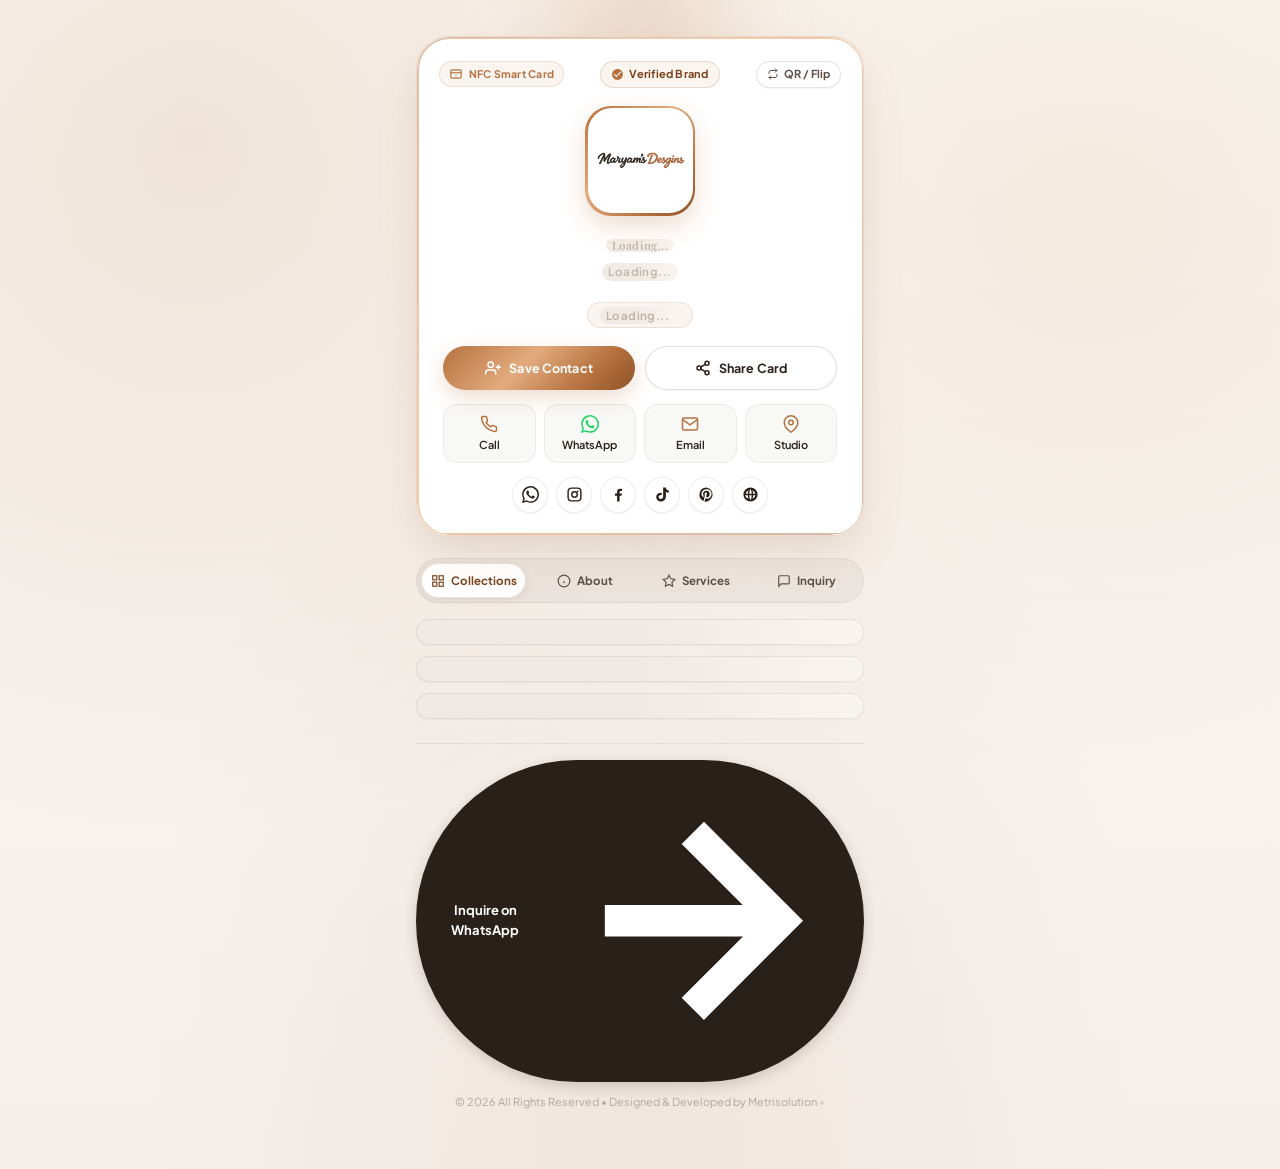
==== commit eab9f3b8: "Add files via upload" ====
--- a/index.html
+++ b/index.html
@@ -3,132 +3,352 @@
 <head>
   <meta charset="UTF-8" />
   <meta name="viewport" content="width=device-width, initial-scale=1.0, viewport-fit=cover" />
-  <title>Boutique Maryam — Premium Digital Identity & Collections</title>
-  <meta name="description" content="Discover luxury pret, unstitched lawn, festive edits, and boutique fashion collections from Boutique Maryam. Save contact and connect directly." />
-  <meta name="theme-color" content="#faf8fb" />
+  <title>Maryam's Desgins — Premium Digital Visiting Card &amp; Couture Collections</title>
+  <meta name="description" content="Official digital visiting card for Maryam's Desgins. Explore luxury pret, festive edits, bespoke bridal couture, and connect directly on WhatsApp." />
+  <meta name="theme-color" content="#FAF7F2" />
 
   <!-- Preconnect for High-Speed Fonts -->
   <link rel="preconnect" href="https://fonts.googleapis.com" />
   <link rel="preconnect" href="https://fonts.gstatic.com" crossorigin />
-  <link href="https://fonts.googleapis.com/css2?family=Plus+Jakarta+Sans:wght@300;400;500;600;700;800;900&display=swap" rel="stylesheet" />
+  <link href="https://fonts.googleapis.com/css2?family=Playfair+Display:ital,wght@0,600;0,700;0,800;1,600&family=Plus+Jakarta+Sans:wght@300;400;500;600;700;800;900&display=swap" rel="stylesheet" />
 
   <!-- Tailwind CSS & Custom Design System -->
   <script src="https://cdn.tailwindcss.com"></script>
   <link rel="stylesheet" href="css/style.css" />
 </head>
 <body class="public-body">
-  <main class="min-h-screen px-3 py-6 sm:px-6 sm:py-10 flex flex-col justify-center">
+  <main class="min-h-screen px-3 py-4 sm:px-6 sm:py-8 flex flex-col justify-center items-center">
     <div class="card-outer-wrap">
-      <!-- Digital Visiting Card Container -->
-      <article id="phoneCard" class="phone-scroll" aria-label="Digital Visiting Card for Boutique Maryam">
-        <!-- Ambient Subtle Top Glow -->
-        <div class="card-ambient-glow" aria-hidden="true"></div>
-
-        <!-- Card Header: Brand Identity -->
-        <header class="card-header-identity">
-          <!-- Verified Badge -->
-          <div class="verified-identity-badge" title="Verified Digital Visiting Card">
-            <svg viewBox="0 0 24 24" aria-hidden="true">
-              <path d="M12 2C6.48 2 2 6.48 2 12s4.48 10 10 10 10-4.48 10-10S17.52 2 12 2zm-2 15l-5-5 1.41-1.41L10 14.17l7.59-7.59L19 8l-9 9z"/>
-            </svg>
-            <span>Verified Boutique</span>
-          </div>
-
-          <!-- Profile / Brand Logo with Halo -->
-          <div class="brand-avatar-frame">
-            <div class="brand-avatar-halo">
-              <div class="brand-avatar-inner">
-                <img id="previewLogo" src="assets/logo.png" alt="Boutique Maryam Official Logo" width="80" height="80" />
-              </div>
-            </div>
-          </div>
-
-          <!-- Brand Typography -->
-          <h1 id="previewBrand">Boutique Maryam</h1>
-          <p class="brand-tagline">Luxury Pret &amp; Couture Collections</p>
-
-          <!-- Username & Copy Link Badge -->
-          <button id="previewUsername" type="button" title="Click to copy card link" aria-label="Copy digital card link">
-            <span>Loading....</span>
-            <svg class="w-3.5 h-3.5 ml-0.5 opacity-60" viewBox="0 0 24 24" fill="none" stroke="currentColor" stroke-width="2" aria-hidden="true">
-              <rect x="9" y="9" width="13" height="13" rx="2" ry="2"></rect>
-              <path d="M5 15H4a2 2 0 0 1-2-2V4a2 2 0 0 1 2-2h9a2 2 0 0 1 2 2v1"></path>
-            </svg>
-          </button>
-
-          <!-- Quick Action Buttons: Save Contact & Share Card -->
-          <div class="card-action-bar">
-            <button id="saveContactBtn" type="button" class="card-action-btn card-action-primary" aria-label="Save contact to phone address book">
-              <svg viewBox="0 0 24 24" fill="none" stroke="currentColor" stroke-width="2.2" stroke-linecap="round" stroke-linejoin="round" aria-hidden="true">
-                <path d="M16 21v-2a4 4 0 0 0-4-4H5a4 4 0 0 0-4 4v2"></path>
-                <circle cx="8.5" cy="7" r="4"></circle>
-                <line x1="20" y1="8" x2="20" y2="14"></line>
-                <line x1="23" y1="11" x2="17" y2="11"></line>
+      <!-- Ambient Luxury Glow -->
+      <div class="card-ambient-glow" aria-hidden="true"></div>
+
+      <!-- ===================================================================
+           THE DIGITAL VISITING CARD (AUTHENTIC 3D FLIPPABLE SLAB)
+           =================================================================== -->
+      <div class="visiting-card-perspective">
+        <article id="phoneCard" class="visiting-card-flipper" aria-label="Digital Business Card for Maryam's Desgins">
+          
+          <!-- ================= FRONT FACE: EXECUTIVE VISITING CARD ================= -->
+          <div class="card-face card-face-front">
+            <div class="card-foil-border" aria-hidden="true"></div>
+            <div class="card-specular-sheen" aria-hidden="true"></div>
+
+            <!-- Top Utility Bar: Chip + Verified Badge + Flip Trigger -->
+            <div class="card-top-row">
+              <div class="card-chip-badge" title="NFC Enabled Digital Visiting Card">
+                <svg class="chip-icon" viewBox="0 0 24 24" fill="none" stroke="currentColor" stroke-width="2">
+                  <rect x="3" y="5" width="18" height="14" rx="2.5"></rect>
+                  <line x1="3" y1="10" x2="21" y2="10"></line>
+                  <line x1="7" y1="15" x2="7.01" y2="15"></line>
+                  <line x1="11" y1="15" x2="13" y2="15"></line>
+                </svg>
+                <span>NFC Smart Card</span>
+              </div>
+
+              <div class="verified-identity-badge" title="Verified Digital Card">
+                <svg viewBox="0 0 24 24" aria-hidden="true">
+                  <path d="M12 2C6.48 2 2 6.48 2 12s4.48 10 10 10 10-4.48 10-10S17.52 2 12 2zm-2 15l-5-5 1.41-1.41L10 14.17l7.59-7.59L19 8l-9 9z"/>
+                </svg>
+                <span>Verified Brand</span>
+              </div>
+
+              <button id="flipToBackBtn" type="button" class="card-flip-btn" title="Flip card to scan QR Code" aria-label="Flip visiting card">
+                <svg viewBox="0 0 24 24" fill="none" stroke="currentColor" stroke-width="2">
+                  <path d="M4 12v-3a4 4 0 0 1 4-4h12m0 0l-4-4m4 4l-4 4M20 12v3a4 4 0 0 1-4 4H4m0 0l4 4m-4-4l4-4"/>
+                </svg>
+                <span>QR / Flip</span>
+              </button>
+            </div>
+
+            <!-- Brand Logo / Emblem -->
+            <div class="brand-avatar-frame">
+              <div class="brand-avatar-halo">
+                <div class="brand-avatar-inner">
+                  <img id="previewLogo" src="assets/maryam_logo_refinement.avif" alt="Maryam's Desgins Official Logo" onerror="this.src='assets/logo.png'" width="96" height="96" />
+                </div>
+              </div>
+            </div>
+
+            <!-- Brand Identity Typography -->
+            <h1 id="previewBrand" class="card-brand-title"><span class="skeleton-text w-40 h-7 inline-block rounded">Loading...</span></h1>
+            <p id="previewTagline" class="brand-tagline"><span class="skeleton-text w-52 h-4 inline-block rounded">Loading...</span></p>
+
+            <!-- Username / Handle Pill -->
+            <button id="previewUsername" type="button" title="Click to copy card link" aria-label="Copy digital card link">
+              <span><span class="skeleton-text w-24 h-3.5 inline-block rounded">Loading...</span></span>
+              <svg class="w-3.5 h-3.5 ml-0.5 opacity-60" viewBox="0 0 24 24" fill="none" stroke="currentColor" stroke-width="2" aria-hidden="true">
+                <rect x="9" y="9" width="13" height="13" rx="2" ry="2"></rect>
+                <path d="M5 15H4a2 2 0 0 1-2-2V4a2 2 0 0 1 2-2h9a2 2 0 0 1 2 2v1"></path>
               </svg>
-              <span>Save Contact</span>
             </button>
 
-            <button id="shareCardBtn" type="button" class="card-action-btn card-action-secondary" aria-label="Share digital card or show QR code">
-              <svg viewBox="0 0 24 24" fill="none" stroke="currentColor" stroke-width="2.2" stroke-linecap="round" stroke-linejoin="round" aria-hidden="true">
-                <circle cx="18" cy="5" r="3"></circle>
-                <circle cx="6" cy="12" r="3"></circle>
-                <circle cx="18" cy="19" r="3"></circle>
-                <line x1="8.59" y1="13.51" x2="15.42" y2="17.49"></line>
-                <line x1="15.41" y1="6.51" x2="8.59" y2="10.49"></line>
-              </svg>
-              <span>Share Card</span>
-            </button>
-          </div>
-
-          <!-- Social Media Grid -->
-          <nav class="social-grid-wrap" aria-label="Social media connections">
-            <a id="whatsappLink" href="#" target="_blank" rel="noopener noreferrer" class="social-btn whatsapp-icon" aria-label="Chat on WhatsApp" title="WhatsApp">
-              <svg viewBox="0 0 24 24" aria-hidden="true"><path d="M20.5 3.5A11.8 11.8 0 0 0 12.1 0C5.5 0 .2 5.3.2 11.9c0 2.1.6 4.1 1.6 5.9L0 24l6.4-1.7a11.9 11.9 0 0 0 5.7 1.5c6.6 0 11.9-5.3 11.9-11.9 0-3.2-1.2-6.2-3.5-8.4ZM12.1 21.8a9.8 9.8 0 0 1-5-1.4l-.4-.2-3.8 1 1-3.7-.2-.4a9.8 9.8 0 1 1 8.4 4.7Zm5.4-7.4c-.3-.2-1.7-.9-2-.9-.3-.1-.5-.2-.7.1-.2.3-.8 1-.9 1.1-.2.2-.3.2-.6.1-.3-.2-1.2-.5-2.4-1.5-.9-.8-1.5-1.7-1.6-2-.2-.3 0-.5.1-.6l.4-.5c.1-.2.2-.3.3-.5.1-.2.1-.4 0-.5 0-.2-.7-1.6-.9-2.2-.2-.5-.5-.5-.7-.5h-.6c-.2 0-.5.1-.8.4-.3.3-1 1-1 2.5s1.1 2.9 1.2 3.1c.2.2 2.1 3.2 5 4.4.7.3 1.2.5 1.6.6.7.2 1.3.2 1.8.1.6-.1 1.7-.7 2-1.4.2-.7.2-1.3.2-1.4-.1-.1-.3-.2-.6-.4Z"/></svg>
+            <!-- Primary Quick Actions: Save Contact & Share Card -->
+            <div class="card-action-bar">
+              <button id="saveContactBtn" type="button" class="card-action-btn card-action-primary" aria-label="Save contact to phone address book">
+                <svg viewBox="0 0 24 24" fill="none" stroke="currentColor" stroke-width="2.2" stroke-linecap="round" stroke-linejoin="round" aria-hidden="true">
+                  <path d="M16 21v-2a4 4 0 0 0-4-4H5a4 4 0 0 0-4 4v2"></path>
+                  <circle cx="8.5" cy="7" r="4"></circle>
+                  <line x1="20" y1="8" x2="20" y2="14"></line>
+                  <line x1="23" y1="11" x2="17" y2="11"></line>
+                </svg>
+                <span>Save Contact</span>
+              </button>
+
+              <button id="shareCardBtn" type="button" class="card-action-btn card-action-secondary" aria-label="Share digital card or show QR code">
+                <svg viewBox="0 0 24 24" fill="none" stroke="currentColor" stroke-width="2.2" stroke-linecap="round" stroke-linejoin="round" aria-hidden="true">
+                  <circle cx="18" cy="5" r="3"></circle>
+                  <circle cx="6" cy="12" r="3"></circle>
+                  <circle cx="18" cy="19" r="3"></circle>
+                  <line x1="8.59" y1="13.51" x2="15.42" y2="17.49"></line>
+                  <line x1="15.41" y1="6.51" x2="8.59" y2="10.49"></line>
+                </svg>
+                <span>Share Card</span>
+              </button>
+            </div>
+
+            <!-- Quick-Touch Direct Channels (Call, WhatsApp, Email, Studio Map) -->
+            <div class="card-quick-touch-grid">
+              <a id="callLink" href="#" class="quick-touch-btn" title="Call Boutique">
+                <svg viewBox="0 0 24 24" fill="none" stroke="currentColor" stroke-width="2">
+                  <path d="M22 16.92v3a2 2 0 0 1-2.18 2 19.79 19.79 0 0 1-8.63-3.07 19.5 19.5 0 0 1-6-6 19.79 19.79 0 0 1-3.07-8.67A2 2 0 0 1 4.11 2h3a2 2 0 0 1 2 1.72 12.84 12.84 0 0 0 .7 2.81 2 2 0 0 1-.45 2.11L8.09 9.91a16 16 0 0 0 6 6l1.27-1.27a2 2 0 0 1 2.11-.45 12.84 12.84 0 0 0 2.81.7A2 2 0 0 1 22 16.92z"/>
+                </svg>
+                <span>Call</span>
+              </a>
+
+              <a id="cardWhatsappBtn" href="#" target="_blank" rel="noopener noreferrer" class="quick-touch-btn is-wa" title="WhatsApp Chat">
+                <svg viewBox="0 0 24 24">
+                  <path d="M20.5 3.5A11.8 11.8 0 0 0 12.1 0C5.5 0 .2 5.3.2 11.9c0 2.1.6 4.1 1.6 5.9L0 24l6.4-1.7a11.9 11.9 0 0 0 5.7 1.5c6.6 0 11.9-5.3 11.9-11.9 0-3.2-1.2-6.2-3.5-8.4ZM12.1 21.8a9.8 9.8 0 0 1-5-1.4l-.4-.2-3.8 1 1-3.7-.2-.4a9.8 9.8 0 1 1 8.4 4.7Zm5.4-7.4c-.3-.2-1.7-.9-2-.9-.3-.1-.5-.2-.7.1-.2.3-.8 1-.9 1.1-.2.2-.3.2-.6.1-.3-.2-1.2-.5-2.4-1.5-.9-.8-1.5-1.7-1.6-2-.2-.3 0-.5.1-.6l.4-.5c.1-.2.2-.3.3-.5.1-.2.1-.4 0-.5 0-.2-.7-1.6-.9-2.2-.2-.5-.5-.5-.7-.5h-.6c-.2 0-.5.1-.8.4-.3.3-1 1-1 2.5s1.1 2.9 1.2 3.1c.2.2 2.1 3.2 5 4.4.7.3 1.2.5 1.6.6.7.2 1.3.2 1.8.1.6-.1 1.7-.7 2-1.4.2-.7.2-1.3.2-1.4-.1-.1-.3-.2-.6-.4Z"/>
+                </svg>
+                <span>WhatsApp</span>
+              </a>
+
+              <a id="emailLink" href="#" class="quick-touch-btn" title="Send Email">
+                <svg viewBox="0 0 24 24" fill="none" stroke="currentColor" stroke-width="2">
+                  <path d="M4 4h16c1.1 0 2 .9 2 2v12c0 1.1-.9 2-2 2H4c-1.1 0-2-.9-2-2V6c0-1.1.9-2 2-2z"></path>
+                  <polyline points="22,6 12,13 2,6"></polyline>
+                </svg>
+                <span>Email</span>
+              </a>
+
+              <a id="directionsLink" href="#" target="_blank" rel="noopener noreferrer" class="quick-touch-btn" title="Studio Directions">
+                <svg viewBox="0 0 24 24" fill="none" stroke="currentColor" stroke-width="2">
+                  <path d="M21 10c0 7-9 13-9 13s-9-6-9-13a9 9 0 0 1 18 0z"></path>
+                  <circle cx="12" cy="10" r="3"></circle>
+                </svg>
+                <span>Studio</span>
+              </a>
+            </div>
+
+            <!-- Social Media Hub -->
+            <nav class="social-grid-wrap" aria-label="Social media channels">
+              <a id="whatsappLink" href="#" target="_blank" rel="noopener noreferrer" class="social-btn whatsapp-icon" aria-label="WhatsApp" title="WhatsApp">
+                <svg viewBox="0 0 24 24"><path d="M20.5 3.5A11.8 11.8 0 0 0 12.1 0C5.5 0 .2 5.3.2 11.9c0 2.1.6 4.1 1.6 5.9L0 24l6.4-1.7a11.9 11.9 0 0 0 5.7 1.5c6.6 0 11.9-5.3 11.9-11.9 0-3.2-1.2-6.2-3.5-8.4ZM12.1 21.8a9.8 9.8 0 0 1-5-1.4l-.4-.2-3.8 1 1-3.7-.2-.4a9.8 9.8 0 1 1 8.4 4.7Zm5.4-7.4c-.3-.2-1.7-.9-2-.9-.3-.1-.5-.2-.7.1-.2.3-.8 1-.9 1.1-.2.2-.3.2-.6.1-.3-.2-1.2-.5-2.4-1.5-.9-.8-1.5-1.7-1.6-2-.2-.3 0-.5.1-.6l.4-.5c.1-.2.2-.3.3-.5.1-.2.1-.4 0-.5 0-.2-.7-1.6-.9-2.2-.2-.5-.5-.5-.7-.5h-.6c-.2 0-.5.1-.8.4-.3.3-1 1-1 2.5s1.1 2.9 1.2 3.1c.2.2 2.1 3.2 5 4.4.7.3 1.2.5 1.6.6.7.2 1.3.2 1.8.1.6-.1 1.7-.7 2-1.4.2-.7.2-1.3.2-1.4-.1-.1-.3-.2-.6-.4Z"/></svg>
+              </a>
+              <a id="instagramLink" href="#" target="_blank" rel="noopener noreferrer" class="social-btn instagram-icon" aria-label="Instagram" title="Instagram">
+                <svg viewBox="0 0 24 24"><path d="M7.8 2h8.4A5.8 5.8 0 0 1 22 7.8v8.4a5.8 5.8 0 0 1-5.8 5.8H7.8A5.8 5.8 0 0 1 2 16.2V7.8A5.8 5.8 0 0 1 7.8 2Zm0 2A3.8 3.8 0 0 0 4 7.8v8.4A3.8 3.8 0 0 0 7.8 20h8.4a3.8 3.8 0 0 0 3.8-3.8V7.8A3.8 3.8 0 0 0 16.2 4H7.8Zm8.8 2.2a1.2 1.2 0 1 1 0 2.4 1.2 1.2 0 0 1 0-2.4ZM12 7.1a4.9 4.9 0 1 1 0 9.8 4.9 4.9 0 0 1 0-9.8Zm0 2a2.9 2.9 0 1 0 0 5.8 2.9 2.9 0 0 0 0-5.8Z"/></svg>
+              </a>
+              <a id="facebookLink" href="#" target="_blank" rel="noopener noreferrer" class="social-btn facebook-icon" aria-label="Facebook" title="Facebook">
+                <svg viewBox="0 0 24 24"><path d="M13.5 22v-8.2h2.8l.5-3.2h-3.3V8.5c0-.9.3-1.6 1.7-1.6h1.8V4.1c-.3 0-1.4-.1-2.6-.1-2.6 0-4.4 1.6-4.4 4.5v2.1H7.1v3.2H10V22h3.5Z"/></svg>
+              </a>
+              <a id="tiktokLink" href="#" target="_blank" rel="noopener noreferrer" class="social-btn tiktok-icon" aria-label="TikTok" title="TikTok">
+                <svg viewBox="0 0 24 24"><path d="M16.7 2c.3 2.5 1.7 4 4.2 4.2v3.2a7.8 7.8 0 0 1-4.1-1.2v6.4c0 4.1-2.5 7.4-7 7.4-3.7 0-6.7-2.5-6.7-6.3 0-4.4 3.7-6.9 7.8-6.2v3.4c-1.9-.6-4.4.5-4.4 2.8 0 1.6 1.3 2.8 3.1 2.8 2 0 3.3-1.2 3.3-3.9V2h3.8Z"/></svg>
+              </a>
+              <a id="pinterestLink" href="#" target="_blank" rel="noopener noreferrer" class="social-btn pinterest-icon" aria-label="Pinterest" title="Pinterest">
+                <svg viewBox="0 0 24 24"><path d="M12 2a10 10 0 0 0-3.6 19.3c-.1-.8-.2-2 .1-2.9l1.2-5.1s-.3-.6-.3-1.5c0-1.4.8-2.5 1.8-2.5.9 0 1.3.6 1.3 1.4 0 .9-.6 2.2-.9 3.4-.2 1 .5 1.9 1.6 1.9 1.9 0 3.3-2 3.3-4.9 0-2.6-1.8-4.4-4.5-4.4-3.1 0-4.9 2.3-4.9 4.7 0 .9.4 1.9.8 2.5.1.1.1.2.1.4l-.3 1.2c0 .2-.2.3-.4.2-1.4-.7-2.3-2.7-2.3-4.4C5 7.7 7.6 4.6 12.3 4.6c3.8 0 6.8 2.7 6.8 6.4 0 3.8-2.4 6.9-5.7 6.9-1.1 0-2.2-.6-2.5-1.3l-.7 2.6c-.3.9-1 2.1-1.4 2.8A10 10 0 1 0 12 2Z"/></svg>
+              </a>
+              <a id="websiteLink" href="#" target="_blank" rel="noopener noreferrer" class="social-btn website-icon" aria-label="Website" title="Website">
+                <svg viewBox="0 0 24 24"><path d="M12 2a10 10 0 1 0 0 20 10 10 0 0 0 0-20Zm6.9 9h-3.1a15.2 15.2 0 0 0-1.1-5.1A8 8 0 0 1 18.9 11ZM12 4.1c.7 1 1.5 3.1 1.7 6.9h-3.4c.2-3.8 1-5.9 1.7-6.9ZM4.3 13h3.9a15.2 15.2 0 0 0 1.1 5.1A8 8 0 0 1 4.3 13Zm3.9-2H5.1a8 8 0 0 1 4.2-5.1A15.2 15.2 0 0 0 8.2 11Zm3.8 8.9c-.7-1-1.5-3.1-1.7-6.9h3.4c-.2 3.8-1 5.9-1.7 6.9Zm2.7-1.8a15.2 15.2 0 0 0 1.1-5.1h3.1a8 8 0 0 1-4.2 5.1Z"/></svg>
+              </a>
+            </nav>
+          </div>
+
+          <!-- ================= BACK FACE: QR CODE & STUDIO VERIFICATION ================= -->
+          <div class="card-face card-face-back">
+            <div class="card-foil-border" aria-hidden="true"></div>
+
+            <!-- Top Row with Flip Back button -->
+            <div class="card-top-row">
+              <div class="verified-identity-badge">
+                <svg viewBox="0 0 24 24" aria-hidden="true">
+                  <path d="M12 2C6.48 2 2 6.48 2 12s4.48 10 10 10 10-4.48 10-10S17.52 2 12 2zm-2 15l-5-5 1.41-1.41L10 14.17l7.59-7.59L19 8l-9 9z"/>
+                </svg>
+                <span>Instant Scan</span>
+              </div>
+              <button id="flipToFrontBtn" type="button" class="card-flip-btn" title="Flip to card front" aria-label="Flip back to card front">
+                <svg viewBox="0 0 24 24" fill="none" stroke="currentColor" stroke-width="2">
+                  <path d="M4 12v-3a4 4 0 0 1 4-4h12m0 0l-4-4m4 4l-4 4M20 12v3a4 4 0 0 1-4 4H4m0 0l4 4m-4-4l4-4"/>
+                </svg>
+                <span>Front ↺</span>
+              </button>
+            </div>
+
+            <!-- Centered QR Code with Target Corners -->
+            <div class="back-qr-frame">
+              <div class="back-qr-corners"></div>
+              <img id="backQrImg" src="" alt="Direct Scan QR Code" width="170" height="170" />
+            </div>
+            <p class="back-qr-label">Point camera to scan &amp; save contact</p>
+
+            <!-- Studio Details on Card Back -->
+            <div class="back-info-list">
+              <div class="back-info-item">
+                <svg viewBox="0 0 24 24" fill="none" stroke="currentColor" stroke-width="2"><path d="M22 16.92v3a2 2 0 0 1-2.18 2 19.79 19.79 0 0 1-8.63-3.07 19.5 19.5 0 0 1-6-6 19.79 19.79 0 0 1-3.07-8.67A2 2 0 0 1 4.11 2h3a2 2 0 0 1 2 1.72 12.84 12.84 0 0 0 .7 2.81 2 2 0 0 1-.45 2.11L8.09 9.91a16 16 0 0 0 6 6l1.27-1.27a2 2 0 0 1 2.11-.45 12.84 12.84 0 0 0 2.81.7A2 2 0 0 1 22 16.92z"/></svg>
+                <span id="backPhoneText"><span class="skeleton-text w-32 h-3.5 inline-block rounded">Loading...</span></span>
+              </div>
+              <div class="back-info-item">
+                <svg viewBox="0 0 24 24" fill="none" stroke="currentColor" stroke-width="2"><path d="M21 10c0 7-9 13-9 13s-9-6-9-13a9 9 0 0 1 18 0z"></path><circle cx="12" cy="10" r="3"></circle></svg>
+                <span id="backAddressText"><span class="skeleton-text w-44 h-3.5 inline-block rounded">Loading...</span></span>
+              </div>
+              <div class="back-info-item">
+                <svg viewBox="0 0 24 24" fill="none" stroke="currentColor" stroke-width="2"><circle cx="12" cy="12" r="10"></circle><polyline points="12 6 12 12 16 14"></polyline></svg>
+                <span id="backHoursText"><span class="skeleton-text w-36 h-3.5 inline-block rounded">Loading...</span></span>
+              </div>
+            </div>
+
+            <!-- Security Verification Badge -->
+            <div class="back-security-chip">
+              <span>TOKEN: </span>
+              <code id="backSecurityToken"><span class="skeleton-text w-24 h-3.5 inline-block rounded">Loading...</span></code>
+            </div>
+          </div>
+        </article>
+      </div>
+
+      <!-- ===================================================================
+           INTERACTIVE TABS NAVIGATION (COLLECTIONS, ABOUT, SERVICES, INQUIRY)
+           =================================================================== -->
+      <nav class="card-tabs-nav" aria-label="Visiting Card Sections">
+        <button type="button" class="card-tab-btn is-active" data-tab="tabCollections">
+          <svg viewBox="0 0 24 24" fill="none" stroke="currentColor" stroke-width="2"><rect x="3" y="3" width="7" height="7"></rect><rect x="14" y="3" width="7" height="7"></rect><rect x="14" y="14" width="7" height="7"></rect><rect x="3" y="14" width="7" height="7"></rect></svg>
+          <span>Collections</span>
+        </button>
+        <button type="button" class="card-tab-btn" data-tab="tabAbout">
+          <svg viewBox="0 0 24 24" fill="none" stroke="currentColor" stroke-width="2"><circle cx="12" cy="12" r="10"></circle><line x1="12" y1="16" x2="12" y2="12"></line><line x1="12" y1="8" x2="12.01" y2="8"></line></svg>
+          <span>About</span>
+        </button>
+        <button type="button" class="card-tab-btn" data-tab="tabServices">
+          <svg viewBox="0 0 24 24" fill="none" stroke="currentColor" stroke-width="2"><polygon points="12 2 15.09 8.26 22 9.27 17 14.14 18.18 21.02 12 17.77 5.82 21.02 7 14.14 2 9.27 8.91 8.26 12 2"></polygon></svg>
+          <span>Services</span>
+        </button>
+        <button type="button" class="card-tab-btn" data-tab="tabContact">
+          <svg viewBox="0 0 24 24" fill="none" stroke="currentColor" stroke-width="2"><path d="M21 15a2 2 0 0 1-2 2H7l-4 4V5a2 2 0 0 1 2-2h14a2 2 0 0 1 2 2z"></path></svg>
+          <span>Inquiry</span>
+        </button>
+      </nav>
+
+      <!-- TAB 1: COLLECTIONS & LINKS (FIRESTORE SYNCED) -->
+      <section id="tabCollections" class="card-tab-content is-active" aria-label="Collections and Catalog Links">
+        <div id="linksPublic">
+          <!-- Shimmering Skeleton Placeholders while Firestore loads -->
+          <div class="link-pill skeleton-box h-[68px]" aria-hidden="true"></div>
+          <div class="link-pill skeleton-box h-[68px]" aria-hidden="true"></div>
+          <div class="link-pill skeleton-box h-[68px]" aria-hidden="true"></div>
+        </div>
+      </section>
+
+      <!-- TAB 2: ABOUT & BRAND HERITAGE -->
+      <section id="tabAbout" class="card-tab-content" aria-label="Brand Heritage and Story">
+        <div class="editorial-card">
+          <h3 class="editorial-title">Artisanal Pret &amp; Couture</h3>
+          <p id="aboutStoryText" class="editorial-body">
+            <span class="skeleton-text w-full h-4 inline-block rounded mb-1.5">Loading...</span>
+            <span class="skeleton-text w-5/6 h-4 inline-block rounded mb-1.5"></span>
+            <span class="skeleton-text w-2/3 h-4 inline-block rounded"></span>
+          </p>
+          <div class="editorial-grid">
+            <div class="editorial-feature">
+              <span class="editorial-feature-icon">✨</span>
+              <h4>Handcrafted Elegance</h4>
+              <p>Meticulous zardozi, resham, and gotta embellishments.</p>
+            </div>
+            <div class="editorial-feature">
+              <span class="editorial-feature-icon">🌿</span>
+              <h4>Pure Luxury Fabrics</h4>
+              <p>Airy summer lawns, pure chiffons, and raw silks.</p>
+            </div>
+          </div>
+        </div>
+      </section>
+
+      <!-- TAB 3: BESPOKE SERVICES -->
+      <section id="tabServices" class="card-tab-content" aria-label="Boutique Services">
+        <div class="services-grid">
+          <div class="service-card">
+            <div class="service-badge">Bespoke Couture</div>
+            <h4>Custom Bridal &amp; Formal Edit</h4>
+            <p>One-on-one bridal consultations and made-to-measure couture for weddings and festive occasions.</p>
+            <a id="serviceBridalLink" href="#" target="_blank" rel="noopener noreferrer" class="service-link">
+              <span>Book Consultation on WhatsApp</span>
+              <svg class="w-3.5 h-3.5" viewBox="0 0 24 24" fill="none" stroke="currentColor" stroke-width="2.5"><path d="M5 12h14M12 5l7 7-7 7"/></svg>
             </a>
-            <a id="instagramLink" href="#" target="_blank" rel="noopener noreferrer" class="social-btn instagram-icon" aria-label="Instagram Profile" title="Instagram">
-              <svg viewBox="0 0 24 24" aria-hidden="true"><path d="M7.8 2h8.4A5.8 5.8 0 0 1 22 7.8v8.4a5.8 5.8 0 0 1-5.8 5.8H7.8A5.8 5.8 0 0 1 2 16.2V7.8A5.8 5.8 0 0 1 7.8 2Zm0 2A3.8 3.8 0 0 0 4 7.8v8.4A3.8 3.8 0 0 0 7.8 20h8.4a3.8 3.8 0 0 0 3.8-3.8V7.8A3.8 3.8 0 0 0 16.2 4H7.8Zm8.8 2.2a1.2 1.2 0 1 1 0 2.4 1.2 1.2 0 0 1 0-2.4ZM12 7.1a4.9 4.9 0 1 1 0 9.8 4.9 4.9 0 0 1 0-9.8Zm0 2a2.9 2.9 0 1 0 0 5.8 2.9 2.9 0 0 0 0-5.8Z"/></svg>
+          </div>
+
+          <div class="service-card">
+            <div class="service-badge">Worldwide Courier</div>
+            <h4>International Tracked Shipping</h4>
+            <p>Fast and secure door-to-door delivery across USA, UK, Canada, UAE, Saudi Arabia, and Europe.</p>
+            <a id="serviceShippingLink" href="#" target="_blank" rel="noopener noreferrer" class="service-link">
+              <span>Inquire Shipping Rates</span>
+              <svg class="w-3.5 h-3.5" viewBox="0 0 24 24" fill="none" stroke="currentColor" stroke-width="2.5"><path d="M5 12h14M12 5l7 7-7 7"/></svg>
             </a>
-            <a id="facebookLink" href="#" target="_blank" rel="noopener noreferrer" class="social-btn facebook-icon" aria-label="Facebook Page" title="Facebook">
-              <svg viewBox="0 0 24 24" aria-hidden="true"><path d="M13.5 22v-8.2h2.8l.5-3.2h-3.3V8.5c0-.9.3-1.6 1.7-1.6h1.8V4.1c-.3 0-1.4-.1-2.6-.1-2.6 0-4.4 1.6-4.4 4.5v2.1H7.1v3.2H10V22h3.5Z"/></svg>
-            </a>
-            <a id="tiktokLink" href="#" target="_blank" rel="noopener noreferrer" class="social-btn tiktok-icon" aria-label="TikTok Profile" title="TikTok">
-              <svg viewBox="0 0 24 24" aria-hidden="true"><path d="M16.7 2c.3 2.5 1.7 4 4.2 4.2v3.2a7.8 7.8 0 0 1-4.1-1.2v6.4c0 4.1-2.5 7.4-7 7.4-3.7 0-6.7-2.5-6.7-6.3 0-4.4 3.7-6.9 7.8-6.2v3.4c-1.9-.6-4.4.5-4.4 2.8 0 1.6 1.3 2.8 3.1 2.8 2 0 3.3-1.2 3.3-3.9V2h3.8Z"/></svg>
-            </a>
-            <a id="pinterestLink" href="#" target="_blank" rel="noopener noreferrer" class="social-btn pinterest-icon" aria-label="Pinterest Boards" title="Pinterest">
-              <svg viewBox="0 0 24 24" aria-hidden="true"><path d="M12 2a10 10 0 0 0-3.6 19.3c-.1-.8-.2-2 .1-2.9l1.2-5.1s-.3-.6-.3-1.5c0-1.4.8-2.5 1.8-2.5.9 0 1.3.6 1.3 1.4 0 .9-.6 2.2-.9 3.4-.2 1 .5 1.9 1.6 1.9 1.9 0 3.3-2 3.3-4.9 0-2.6-1.8-4.4-4.5-4.4-3.1 0-4.9 2.3-4.9 4.7 0 .9.4 1.9.8 2.5.1.1.1.2.1.4l-.3 1.2c0 .2-.2.3-.4.2-1.4-.7-2.3-2.7-2.3-4.4C5 7.7 7.6 4.6 12.3 4.6c3.8 0 6.8 2.7 6.8 6.4 0 3.8-2.4 6.9-5.7 6.9-1.1 0-2.2-.6-2.5-1.3l-.7 2.6c-.3.9-1 2.1-1.4 2.8A10 10 0 1 0 12 2Z"/></svg>
-            </a>
-            <a id="websiteLink" href="#" target="_blank" rel="noopener noreferrer" class="social-btn website-icon" aria-label="Official Website" title="Website">
-              <svg viewBox="0 0 24 24" aria-hidden="true"><path d="M12 2a10 10 0 1 0 0 20 10 10 0 0 0 0-20Zm6.9 9h-3.1a15.2 15.2 0 0 0-1.1-5.1A8 8 0 0 1 18.9 11ZM12 4.1c.7 1 1.5 3.1 1.7 6.9h-3.4c.2-3.8 1-5.9 1.7-6.9ZM4.3 13h3.9a15.2 15.2 0 0 0 1.1 5.1A8 8 0 0 1 4.3 13Zm3.9-2H5.1a8 8 0 0 1 4.2-5.1A15.2 15.2 0 0 0 8.2 11Zm3.8 8.9c-.7-1-1.5-3.1-1.7-6.9h3.4c-.2 3.8-1 5.9-1.7 6.9Zm2.7-1.8a15.2 15.2 0 0 0 1.1-5.1h3.1a8 8 0 0 1-4.2 5.1Z"/></svg>
-            </a>
-          </nav>
-        </header>
-
-        <!-- Divider -->
-        <div class="card-divider" aria-hidden="true"></div>
-
-        <!-- Collections & Links Container -->
-        <section id="linksPublic" aria-label="Collections and Links">
-          <!-- Premium Shimmering Skeleton Loaders -->
-          <div class="link-pill skeleton-box h-[64px]" aria-hidden="true"></div>
-          <div class="link-pill skeleton-box h-[64px]" aria-hidden="true"></div>
-          <div class="link-pill skeleton-box h-[64px]" aria-hidden="true"></div>
-        </section>
-
-        <!-- Bottom Brand Footer -->
-        <footer class="card-bottom-bar">
-          <a href="https://wa.me/923000000000" id="mainCtaBtn" target="_blank" rel="noopener noreferrer" class="card-brand-pill-btn">
-            <span>Inquire on WhatsApp</span>
-            <svg class="w-3.5 h-3.5" viewBox="0 0 24 24" fill="none" stroke="currentColor" stroke-width="2.5"><path d="M5 12h14M12 5l7 7-7 7"/></svg>
-          </a>
-          <p class="card-brand-footer-text">
-            Boutique Maryam • Premium Identity • <a href="admin.html">Admin</a>
-          </p>
-        </footer>
-      </article>
+          </div>
+        </div>
+      </section>
+
+      <!-- TAB 4: DIRECT INQUIRY & CONTACT CHANNELS -->
+      <section id="tabContact" class="card-tab-content" aria-label="Direct Inquiry Channels">
+        <div class="contact-details-card">
+          <div class="contact-row">
+            <div class="contact-icon">
+              <svg viewBox="0 0 24 24" fill="currentColor"><path d="M20.5 3.5A11.8 11.8 0 0 0 12.1 0C5.5 0 .2 5.3.2 11.9c0 2.1.6 4.1 1.6 5.9L0 24l6.4-1.7a11.9 11.9 0 0 0 5.7 1.5c6.6 0 11.9-5.3 11.9-11.9 0-3.2-1.2-6.2-3.5-8.4ZM12.1 21.8a9.8 9.8 0 0 1-5-1.4l-.4-.2-3.8 1 1-3.7-.2-.4a9.8 9.8 0 1 1 8.4 4.7Zm5.4-7.4c-.3-.2-1.7-.9-2-.9-.3-.1-.5-.2-.7.1-.2.3-.8 1-.9 1.1-.2.2-.3.2-.6.1-.3-.2-1.2-.5-2.4-1.5-.9-.8-1.5-1.7-1.6-2-.2-.3 0-.5.1-.6l.4-.5c.1-.2.2-.3.3-.5.1-.2.1-.4 0-.5 0-.2-.7-1.6-.9-2.2-.2-.5-.5-.5-.7-.5h-.6c-.2 0-.5.1-.8.4-.3.3-1 1-1 2.5s1.1 2.9 1.2 3.1c.2.2 2.1 3.2 5 4.4.7.3 1.2.5 1.6.6.7.2 1.3.2 1.8.1.6-.1 1.7-.7 2-1.4.2-.7.2-1.3.2-1.4-.1-.1-.3-.2-.6-.4Z"/></svg>
+            </div>
+            <div>
+              <p class="contact-label">Direct WhatsApp</p>
+              <a id="tabWaLink" href="#" class="contact-val" target="_blank" rel="noopener noreferrer"><span class="skeleton-text w-32 h-4 inline-block rounded">Loading...</span></a>
+            </div>
+          </div>
+
+          <div class="contact-row">
+            <div class="contact-icon">
+              <svg viewBox="0 0 24 24" fill="none" stroke="currentColor" stroke-width="2"><path d="M4 4h16c1.1 0 2 .9 2 2v12c0 1.1-.9 2-2 2H4c-1.1 0-2-.9-2-2V6c0-1.1.9-2 2-2z"></path><polyline points="22,6 12,13 2,6"></polyline></svg>
+            </div>
+            <div>
+              <p class="contact-label">Boutique Inquiries Email</p>
+              <a id="tabEmailLink" href="#" class="contact-val"><span class="skeleton-text w-44 h-4 inline-block rounded">Loading...</span></a>
+            </div>
+          </div>
+
+          <div class="contact-row">
+            <div class="contact-icon">
+              <svg viewBox="0 0 24 24" fill="none" stroke="currentColor" stroke-width="2"><path d="M21 10c0 7-9 13-9 13s-9-6-9-13a9 9 0 0 1 18 0z"></path><circle cx="12" cy="10" r="3"></circle></svg>
+            </div>
+            <div>
+              <p class="contact-label">Studio &amp; Showroom</p>
+              <p id="tabAddressText" class="contact-val"><span class="skeleton-text w-52 h-4 inline-block rounded">Loading...</span></p>
+            </div>
+          </div>
+        </div>
+      </section>
+
+      <!-- ===================================================================
+           BOTTOM ACTIONS & CLEAN FOOTER (NO LOGIN/SIGNUP BUTTON)
+           =================================================================== -->
+      <footer class="card-bottom-bar">
+        <a href="#" id="mainCtaBtn" target="_blank" rel="noopener noreferrer" class="card-brand-pill-btn">
+          <span>Inquire on WhatsApp</span>
+          <svg class="w-3.5 h-3.5" viewBox="0 0 24 24" fill="none" stroke="currentColor" stroke-width="2.5"><path d="M5 12h14M12 5l7 7-7 7"/></svg>
+        </a>
+        <p class="card-brand-footer-text">
+          &copy; <span id="footerCopyrightYear">2026</span> All Rights Reserved • Designed &amp; Developed by <span class="font-bold tracking-wide text-gray-700">Metrisolution</span>
+          <a href="admin.html" class="secret-admin-trigger" title="Admin Portal" aria-label="Admin Portal">•</a>
+        </p>
+      </footer>
     </div>
   </main>
 
-  <!-- Share & QR Code Modal Dialog -->
+  <!-- ===================================================================
+       SHARE & QR CODE MODAL DIALOG
+       =================================================================== -->
   <div id="shareModal" class="modal-backdrop" role="dialog" aria-modal="true" aria-labelledby="shareModalTitle">
     <div class="modal-surface">
       <button id="closeShareModalBtn" type="button" class="modal-close-btn" aria-label="Close share dialog">
@@ -136,8 +356,8 @@
       </button>
 
       <div class="text-center">
-        <h3 id="shareModalTitle" class="text-lg font-extrabold text-gray-900">Share Digital Card</h3>
-        <p class="text-xs text-gray-500 mt-1">Scan QR code or copy direct link to share this profile.</p>
+        <h3 id="shareModalTitle" class="text-base font-extrabold text-gray-900">Share Digital Card</h3>
+        <p class="text-xs text-gray-500 mt-1">Scan QR code or copy direct link to share this visiting card.</p>
 
         <!-- Dynamic QR Code Frame -->
         <div class="qr-code-box">
@@ -163,7 +383,7 @@
   <!-- Toast Notification Container -->
   <div id="toastContainer" class="toast-container" role="status" aria-live="polite"></div>
 
-  <!-- Firebase Scripts -->
+  <!-- Firebase SDKs -->
   <script src="https://www.gstatic.com/firebasejs/10.12.5/firebase-app-compat.js"></script>
   <script src="https://www.gstatic.com/firebasejs/10.12.5/firebase-firestore-compat.js"></script>
   <script src="js/firebase-config.js"></script>
--- a/css/style.css
+++ b/css/style.css
@@ -1,78 +1,85 @@
 /* ==========================================================================
-   BOUTIQUE MARYAM — PREMIUM DIGITAL BUSINESS CARD DESIGN SYSTEM
+   MARYAM'S DESGINS — PREMIUM DIGITAL VISITING CARD DESIGN SYSTEM
    Modern Minimalist Digital Identity Experience
-   Inspired by Apple, Linear, Stripe, Notion & Vercel
+   Tailored to Brand Identity: Cinnamon Bronze (#B6713F) & Deep Espresso (#2A201A)
    ========================================================================== */
 
-@import url('https://fonts.googleapis.com/css2?family=Plus+Jakarta+Sans:wght@300;400;500;600;700;800;900&family=Playfair+Display:ital,wght@0,600;0,700;1,600&display=swap');
+@import url('https://fonts.googleapis.com/css2?family=Plus+Jakarta+Sans:wght@300;400;500;600;700;800;900&family=Playfair+Display:ital,wght@0,600;0,700;0,800;1,600&display=swap');
 
 :root {
-  /* Brand Luxury Palette */
-  --brand-pink: #d8328b;
-  --brand-pink-dark: #b81f70;
-  --brand-pink-light: #fdf2f8;
-  --brand-pink-glow: rgba(216, 50, 139, 0.22);
-  --brand-gold: #c29d59;
-  --brand-gold-light: #fbf7ee;
-  --brand-black: #0f0f14;
-  --brand-charcoal: #1c1c24;
-  --brand-soft: #fff7fa;
-  --brand-line: rgba(15, 15, 20, 0.08);
-
-  /* Surface & Canvas System */
-  --bg-page: #faf9fb;
-  --bg-card: #ffffff;
-  --bg-subtle: #f4f4f7;
-  --bg-elevated: #ffffff;
-  --border-subtle: rgba(15, 15, 20, 0.07);
-  --border-strong: rgba(15, 15, 20, 0.14);
-  --border-focus: rgba(216, 50, 139, 0.65);
+  /* Brand Signature Palette (Derived from Maryam's Desgins Logo) */
+  --brand-primary: #B6713F;
+  --brand-primary-hover: #A05E2E;
+  --brand-primary-dark: #7A421C;
+  --brand-primary-light: #FBF5F0;
+  --brand-primary-glow: rgba(182, 113, 63, 0.24);
+
+  --brand-espresso: #2A201A;
+  --brand-espresso-light: #3E3129;
+  --brand-espresso-soft: #56463D;
+
+  --brand-gold: #D49A6A;
+  --brand-gold-light: #F9F2EB;
+  --brand-gold-metallic: linear-gradient(135deg, #B6713F 0%, #E2AB7E 42%, #B6713F 75%, #8E5227 100%);
+  --brand-gold-sheen: linear-gradient(110deg, transparent 20%, rgba(255, 255, 255, 0.45) 45%, transparent 60%);
+
+  /* Surface & Canvas Tokens */
+  --bg-page: #FAF7F2;
+  --bg-card: #FFFFFF;
+  --bg-card-back: #FBF8F4;
+  --bg-subtle: #F4EFEA;
+  --bg-elevated: #FFFFFF;
+
+  --border-subtle: rgba(42, 32, 26, 0.08);
+  --border-strong: rgba(42, 32, 26, 0.16);
+  --border-card: rgba(182, 113, 63, 0.28);
+  --border-focus: rgba(182, 113, 63, 0.65);
 
   /* Typography Scale */
   --font-sans: 'Plus Jakarta Sans', ui-sans-serif, system-ui, -apple-system, BlinkMacSystemFont, 'Segoe UI', Roboto, sans-serif;
   --font-serif: 'Playfair Display', Georgia, serif;
 
-  --text-primary: #0f0f14;
-  --text-secondary: #575765;
-  --text-tertiary: #878796;
-  --text-muted: #a6a6b5;
-  --text-inverted: #ffffff;
+  --text-primary: #2A201A;
+  --text-secondary: #5E5046;
+  --text-tertiary: #8D7D72;
+  --text-muted: #B3A59B;
+  --text-inverted: #FFFFFF;
 
   /* State Colors */
-  --color-success: #047857;
-  --color-success-bg: #ecfdf5;
-  --color-success-border: rgba(4, 120, 87, 0.2);
-  --color-error: #be123c;
-  --color-error-bg: #fff1f2;
-  --color-error-border: rgba(190, 18, 60, 0.2);
-  --color-warning: #b45309;
-  --color-warning-bg: #fffbeb;
+  --color-success: #0E7048;
+  --color-success-bg: #EBF8F2;
+  --color-success-border: rgba(14, 112, 72, 0.2);
+  --color-error: #B91C1C;
+  --color-error-bg: #FEF2F2;
+  --color-error-border: rgba(185, 28, 28, 0.2);
+  --color-warning: #B45309;
+  --color-warning-bg: #FFFBEB;
   --color-warning-border: rgba(180, 83, 9, 0.2);
 
-  /* Multi-Layer Shadows (Apple / Linear style) */
-  --shadow-xs: 0 1px 2px rgba(15, 15, 20, 0.04);
-  --shadow-sm: 0 2px 8px rgba(15, 15, 20, 0.05);
-  --shadow-md: 0 8px 22px rgba(15, 15, 20, 0.07);
-  --shadow-lg: 0 16px 36px rgba(15, 15, 20, 0.09);
-  --shadow-soft: 0 24px 60px -12px rgba(15, 15, 20, 0.12), 0 0 1px rgba(15, 15, 20, 0.08);
-  --shadow-elevated: 0 32px 72px -16px rgba(15, 15, 20, 0.15), 0 0 1px rgba(15, 15, 20, 0.1);
-  --shadow-glow: 0 12px 28px rgba(216, 50, 139, 0.25);
-
-  /* Radius */
+  /* Multi-Layer Refined Shadows */
+  --shadow-xs: 0 1px 2px rgba(42, 32, 26, 0.04);
+  --shadow-sm: 0 2px 8px rgba(42, 32, 26, 0.05);
+  --shadow-md: 0 8px 22px rgba(42, 32, 26, 0.07);
+  --shadow-lg: 0 16px 36px rgba(42, 32, 26, 0.09);
+  --shadow-soft: 0 24px 60px -12px rgba(42, 32, 26, 0.12), 0 0 1px rgba(42, 32, 26, 0.08);
+  --shadow-card: 0 12px 32px -8px rgba(42, 32, 26, 0.08), 0 24px 56px -12px rgba(182, 113, 63, 0.12);
+  --shadow-glow: 0 12px 28px rgba(182, 113, 63, 0.28);
+
+  /* Radius Tokens */
   --radius-xs: 6px;
   --radius-sm: 10px;
   --radius-md: 14px;
   --radius-lg: 20px;
-  --radius-xl: 28px;
-  --radius-2xl: 36px;
+  --radius-xl: 26px;
+  --radius-2xl: 32px;
   --radius-full: 9999px;
 
-  /* Transitions */
+  /* Easing and Transitions */
   --ease-spring: cubic-bezier(0.16, 1, 0.3, 1);
   --ease-smooth: cubic-bezier(0.4, 0, 0.2, 1);
   --transition-fast: 160ms var(--ease-smooth);
   --transition-base: 240ms var(--ease-smooth);
-  --transition-spring: 400ms var(--ease-spring);
+  --transition-spring: 420ms var(--ease-spring);
 }
 
 /* ==========================================================================
@@ -110,171 +117,257 @@
   color: inherit;
 }
 
-/* Accessible Focus States */
 :focus-visible {
-  outline: 2px solid var(--brand-pink);
+  outline: 2px solid var(--brand-primary);
   outline-offset: 2px;
 }
 
-/* Scrollbar Refinement */
-.phone-scroll::-webkit-scrollbar {
-  width: 4px;
-}
-.phone-scroll::-webkit-scrollbar-track {
+/* Scrollbars */
+::-webkit-scrollbar {
+  width: 5px;
+  height: 5px;
+}
+::-webkit-scrollbar-track {
   background: transparent;
 }
-.phone-scroll::-webkit-scrollbar-thumb {
-  background: rgba(15, 15, 20, 0.12);
-  border-radius: 999px;
-}
-.phone-scroll::-webkit-scrollbar-thumb:hover {
-  background: rgba(15, 15, 20, 0.24);
+::-webkit-scrollbar-thumb {
+  background: rgba(42, 32, 26, 0.14);
+  border-radius: var(--radius-full);
+}
+::-webkit-scrollbar-thumb:hover {
+  background: rgba(182, 113, 63, 0.35);
 }
 
 /* ==========================================================================
-   PUBLIC VISITING CARD PAGE STYLING
+   PUBLIC CANVAS & LAYOUT
    ========================================================================== */
 
 .public-body {
-  background-color: #faf8fb;
+  background-color: var(--bg-page);
   background-image:
-    radial-gradient(at 15% 15%, rgba(216, 50, 139, 0.12) 0px, transparent 45%),
-    radial-gradient(at 85% 20%, rgba(194, 157, 89, 0.10) 0px, transparent 40%),
-    radial-gradient(at 50% 90%, rgba(216, 50, 139, 0.08) 0px, transparent 55%),
-    linear-gradient(180deg, #fdf9fb 0%, #f6eff4 100%);
+    radial-gradient(at 15% 12%, rgba(182, 113, 63, 0.14) 0px, transparent 48%),
+    radial-gradient(at 85% 18%, rgba(212, 154, 106, 0.12) 0px, transparent 42%),
+    radial-gradient(at 50% 92%, rgba(182, 113, 63, 0.08) 0px, transparent 55%),
+    linear-gradient(180deg, #FAF7F2 0%, #F5EFEB 100%);
   background-attachment: fixed;
   min-height: 100vh;
-}
-
-/* Card Outer Shell */
+  display: flex;
+  flex-direction: column;
+}
+
 .card-outer-wrap {
   position: relative;
   width: 100%;
-  max-width: 430px;
+  max-width: 480px;
   margin: 0 auto;
-  padding: 12px 0 24px;
+  padding: 16px 12px 32px;
 }
 
 @media (min-width: 640px) {
   .card-outer-wrap {
-    padding: 32px 16px 48px;
+    padding: 36px 16px 48px;
   }
 }
 
-/* Main Digital Business Card */
-#phoneCard {
-  position: relative;
-  width: 100%;
-  max-width: 430px;
-  margin: 0 auto;
-  border-radius: var(--radius-2xl);
-  background: #ffffff;
-  border: 1px solid rgba(15, 15, 20, 0.08);
-  box-shadow:
-    0 1px 3px rgba(15, 15, 20, 0.04),
-    0 20px 48px -8px rgba(15, 15, 20, 0.09),
-    0 32px 72px -16px rgba(216, 50, 139, 0.10);
-  padding: 24px 20px;
-  display: flex;
-  flex-direction: column;
-  min-height: min(880px, calc(100vh - 48px));
-  transition: box-shadow var(--transition-base), transform var(--transition-base);
-}
-
-@media (max-width: 480px) {
-  #phoneCard {
-    border-radius: var(--radius-xl);
-    padding: 20px 16px;
-    box-shadow: 0 8px 30px rgba(15, 15, 20, 0.06);
-    border: 1px solid rgba(15, 15, 20, 0.06);
-    min-height: auto;
-  }
-}
-
-/* Subtle Specular Top Highlight */
-#phoneCard::before {
-  content: "";
-  position: absolute;
-  top: 0;
-  left: 32px;
-  right: 32px;
-  height: 1px;
-  background: linear-gradient(90deg, transparent, rgba(255, 255, 255, 0.9), transparent);
-  pointer-events: none;
-}
-
-/* Ambient Card Header Glow */
+/* Card Ambient Top Glow */
 .card-ambient-glow {
   position: absolute;
   top: -80px;
   left: 50%;
   transform: translateX(-50%);
-  width: 280px;
-  height: 200px;
-  background: radial-gradient(circle, rgba(216, 50, 139, 0.14) 0%, rgba(194, 157, 89, 0.08) 50%, transparent 70%);
+  width: 320px;
+  height: 220px;
+  background: radial-gradient(circle, rgba(182, 113, 63, 0.20) 0%, rgba(212, 154, 106, 0.10) 45%, transparent 72%);
   pointer-events: none;
-  filter: blur(24px);
+  filter: blur(28px);
   z-index: 0;
 }
 
-/* Card Header & Brand Identity */
-.card-header-identity {
+/* ==========================================================================
+   THE DIGITAL VISITING CARD — REALISTIC 3D FLIPPABLE SLAB
+   ========================================================================== */
+
+.visiting-card-perspective {
+  perspective: 1400px;
+  width: 100%;
+  margin: 0 auto;
+}
+
+.visiting-card-flipper {
   position: relative;
-  z-index: 1;
+  width: 100%;
+  min-height: 480px;
+  transform-style: preserve-3d;
+  transition: transform 0.72s var(--ease-spring);
+  border-radius: var(--radius-2xl);
+}
+
+.visiting-card-flipper.is-flipped {
+  transform: rotateY(180deg);
+}
+
+/* Both Card Faces */
+.card-face {
+  position: relative;
+  width: 100%;
+  min-height: 480px;
+  border-radius: var(--radius-2xl);
+  background: var(--bg-card);
+  border: 1px solid var(--border-card);
+  box-shadow: var(--shadow-card);
+  padding: 24px 22px 22px;
   display: flex;
   flex-direction: column;
   align-items: center;
   text-align: center;
-  padding-top: 8px;
-}
-
-/* Verified Badge Pill */
+  backface-visibility: hidden;
+  -webkit-backface-visibility: hidden;
+  overflow: hidden;
+}
+
+.card-face-back {
+  position: absolute;
+  top: 0;
+  left: 0;
+  height: 100%;
+  transform: rotateY(180deg);
+  background: var(--bg-card-back);
+  justify-content: space-between;
+}
+
+/* Metallic Edge Trim and Sheen */
+.card-foil-border {
+  position: absolute;
+  inset: 0;
+  border-radius: inherit;
+  padding: 1.5px;
+  background: linear-gradient(135deg, rgba(182, 113, 63, 0.45) 0%, rgba(240, 196, 158, 0.9) 45%, rgba(142, 82, 39, 0.4) 100%);
+  -webkit-mask: linear-gradient(#fff 0 0) content-box, linear-gradient(#fff 0 0);
+  -webkit-mask-composite: xor;
+  mask-composite: exclude;
+  pointer-events: none;
+}
+
+.card-specular-sheen {
+  position: absolute;
+  top: 0;
+  left: 0;
+  right: 0;
+  height: 100%;
+  background: radial-gradient(circle at var(--mouse-x, 50%) var(--mouse-y, 20%), rgba(255, 255, 255, 0.65) 0%, transparent 45%);
+  pointer-events: none;
+  opacity: 0.6;
+  mix-blend-mode: soft-light;
+}
+
+/* Top Utility Row on Card */
+.card-top-row {
+  position: relative;
+  z-index: 2;
+  width: 100%;
+  display: flex;
+  align-items: center;
+  justify-content: space-between;
+  gap: 8px;
+  margin-bottom: 12px;
+}
+
+/* NFC Smart Chip Indicator */
+.card-chip-badge {
+  display: inline-flex;
+  align-items: center;
+  gap: 6px;
+  padding: 4px 9px;
+  border-radius: var(--radius-full);
+  background: rgba(182, 113, 63, 0.07);
+  border: 1px solid rgba(182, 113, 63, 0.18);
+  color: var(--brand-primary);
+  font-size: 10.5px;
+  font-weight: 700;
+  letter-spacing: 0.02em;
+}
+
+.chip-icon {
+  width: 14px;
+  height: 14px;
+  stroke: var(--brand-primary);
+}
+
+/* Verified Brand Seal */
 .verified-identity-badge {
   display: inline-flex;
   align-items: center;
   gap: 5px;
-  padding: 4px 10px 4px 8px;
+  padding: 4px 10px;
   border-radius: var(--radius-full);
-  background: rgba(216, 50, 139, 0.07);
-  border: 1px solid rgba(216, 50, 139, 0.16);
-  color: var(--brand-pink-dark);
+  background: var(--brand-primary-light);
+  border: 1px solid rgba(182, 113, 63, 0.22);
+  color: var(--brand-primary-dark);
   font-size: 11px;
   font-weight: 700;
   letter-spacing: 0.02em;
-  margin-bottom: 14px;
 }
 
 .verified-identity-badge svg {
   width: 13px;
   height: 13px;
-  fill: currentColor;
-}
-
-/* Profile Picture & Avatar Halo */
+  fill: var(--brand-primary);
+}
+
+/* Card Flip Button */
+.card-flip-btn {
+  display: inline-flex;
+  align-items: center;
+  gap: 5px;
+  padding: 4px 10px;
+  border-radius: var(--radius-full);
+  background: #FFFFFF;
+  border: 1px solid rgba(42, 32, 26, 0.12);
+  color: var(--text-secondary);
+  font-size: 11px;
+  font-weight: 700;
+  cursor: pointer;
+  transition: all var(--transition-fast);
+  box-shadow: var(--shadow-xs);
+}
+
+.card-flip-btn:hover {
+  background: var(--brand-primary-light);
+  color: var(--brand-primary-dark);
+  border-color: rgba(182, 113, 63, 0.35);
+  transform: translateY(-1px);
+}
+
+.card-flip-btn svg {
+  width: 12px;
+  height: 12px;
+}
+
+/* Brand Logo Emblem Frame */
 .brand-avatar-frame {
   position: relative;
   display: inline-flex;
   align-items: center;
   justify-content: center;
-  margin-bottom: 14px;
+  margin: 6px 0 12px;
 }
 
 .brand-avatar-halo {
   position: relative;
-  width: 86px;
-  height: 86px;
-  border-radius: var(--radius-full);
-  padding: 3px;
-  background: linear-gradient(135deg, var(--brand-pink), #f8a5c2 40%, var(--brand-gold) 100%);
-  box-shadow: 0 8px 24px var(--brand-pink-glow);
+  width: 110px;
+  height: 110px;
+  border-radius: var(--radius-xl);
+  padding: 2.5px;
+  background: var(--brand-gold-metallic);
+  box-shadow: 0 10px 24px var(--brand-primary-glow);
 }
 
 .brand-avatar-inner {
   width: 100%;
   height: 100%;
-  border-radius: var(--radius-full);
-  background: #ffffff;
-  padding: 6px;
+  border-radius: calc(var(--radius-xl) - 2px);
+  background: #FFFFFF;
+  padding: 8px;
   display: flex;
   align-items: center;
   justify-content: center;
@@ -285,22 +378,22 @@
   width: 100%;
   height: 100%;
   object-fit: contain;
-  border-radius: var(--radius-full);
-  transition: transform var(--transition-fast);
+  transition: transform var(--transition-base);
 }
 
 .brand-avatar-frame:hover #previewLogo {
-  transform: scale(1.05);
-}
-
-/* Typography in Card */
-#previewBrand {
-  font-size: 24px;
-  font-weight: 800;
-  letter-spacing: -0.025em;
-  line-height: 1.2;
+  transform: scale(1.06);
+}
+
+/* Brand Typography */
+.card-brand-title {
+  font-family: var(--font-serif);
+  font-size: 26px;
+  font-weight: 700;
+  letter-spacing: -0.02em;
+  line-height: 1.15;
   margin: 0;
-  color: var(--brand-black);
+  color: var(--brand-espresso);
 }
 
 .brand-tagline {
@@ -311,30 +404,30 @@
   letter-spacing: -0.01em;
 }
 
+/* Username / Copy Badge */
 #previewUsername {
   display: inline-flex;
   align-items: center;
-  gap: 4px;
-  font-size: 12px;
+  gap: 5px;
+  font-size: 11.5px;
   font-weight: 600;
-  color: var(--text-tertiary);
-  margin-top: 6px;
-  padding: 3px 10px;
+  color: var(--brand-primary);
+  margin-top: 8px;
+  padding: 3px 12px;
   border-radius: var(--radius-full);
-  background: rgba(15, 15, 20, 0.04);
-  border: 1px solid rgba(15, 15, 20, 0.06);
-  text-decoration: none;
+  background: rgba(182, 113, 63, 0.08);
+  border: 1px solid rgba(182, 113, 63, 0.16);
   cursor: pointer;
   transition: all var(--transition-fast);
 }
 
 #previewUsername:hover {
-  background: rgba(15, 15, 20, 0.08);
-  color: var(--brand-black);
+  background: rgba(182, 113, 63, 0.16);
+  color: var(--brand-primary-dark);
 }
 
 /* ==========================================================================
-   PRIMARY QUICK-ACTION BAR (SAVE CONTACT & SHARE)
+   PRIMARY ACTION BAR (SAVE CONTACT & SHARE CARD)
    ========================================================================== */
 
 .card-action-bar {
@@ -350,11 +443,11 @@
   display: inline-flex;
   align-items: center;
   justify-content: center;
-  gap: 7px;
-  min-height: 42px;
-  padding: 8px 14px;
+  gap: 8px;
+  min-height: 44px;
+  padding: 9px 16px;
   border-radius: var(--radius-full);
-  font-size: 12px;
+  font-size: 12.5px;
   font-weight: 700;
   letter-spacing: 0.01em;
   cursor: pointer;
@@ -364,14 +457,14 @@
 }
 
 .card-action-primary {
-  background: linear-gradient(135deg, var(--brand-pink), var(--brand-pink-dark));
-  color: #ffffff;
-  box-shadow: 0 8px 20px var(--brand-pink-glow);
+  background: var(--brand-gold-metallic);
+  color: #FFFFFF;
+  box-shadow: 0 8px 20px var(--brand-primary-glow);
 }
 
 .card-action-primary:hover {
-  transform: translateY(-1px);
-  box-shadow: 0 12px 26px rgba(216, 50, 139, 0.35);
+  transform: translateY(-1.5px);
+  box-shadow: 0 12px 28px rgba(182, 113, 63, 0.38);
 }
 
 .card-action-primary:active {
@@ -379,17 +472,18 @@
 }
 
 .card-action-secondary {
-  background: #ffffff;
-  color: var(--brand-black);
-  border: 1px solid rgba(15, 15, 20, 0.12);
-  box-shadow: 0 2px 8px rgba(15, 15, 20, 0.04);
+  background: #FFFFFF;
+  color: var(--brand-espresso);
+  border: 1px solid rgba(42, 32, 26, 0.14);
+  box-shadow: var(--shadow-xs);
 }
 
 .card-action-secondary:hover {
-  background: #fbfbfd;
-  border-color: rgba(15, 15, 20, 0.22);
-  transform: translateY(-1px);
-  box-shadow: 0 4px 14px rgba(15, 15, 20, 0.08);
+  background: var(--brand-primary-light);
+  border-color: rgba(182, 113, 63, 0.35);
+  color: var(--brand-primary-dark);
+  transform: translateY(-1.5px);
+  box-shadow: var(--shadow-sm);
 }
 
 .card-action-secondary:active {
@@ -397,9 +491,66 @@
 }
 
 .card-action-btn svg {
-  width: 15px;
-  height: 15px;
+  width: 16px;
+  height: 16px;
   flex-shrink: 0;
+}
+
+/* ==========================================================================
+   QUICK TOUCH DIRECT ACTION GRID (CALL, WHATSAPP, EMAIL, STUDIO)
+   ========================================================================== */
+
+.card-quick-touch-grid {
+  display: grid;
+  grid-template-columns: repeat(4, 1fr);
+  gap: 8px;
+  width: 100%;
+  margin-top: 14px;
+  padding: 0 4px;
+}
+
+.quick-touch-btn {
+  display: flex;
+  flex-direction: column;
+  align-items: center;
+  justify-content: center;
+  gap: 4px;
+  padding: 10px 4px 8px;
+  border-radius: var(--radius-md);
+  background: rgba(42, 32, 26, 0.03);
+  border: 1px solid rgba(42, 32, 26, 0.06);
+  color: var(--brand-espresso);
+  text-decoration: none;
+  font-size: 11px;
+  font-weight: 600;
+  transition: all var(--transition-fast);
+}
+
+.quick-touch-btn svg {
+  width: 18px;
+  height: 18px;
+  stroke: var(--brand-primary);
+  fill: none;
+  transition: transform var(--transition-fast);
+}
+
+.quick-touch-btn:hover {
+  background: var(--brand-primary-light);
+  border-color: rgba(182, 113, 63, 0.28);
+  color: var(--brand-primary-dark);
+  transform: translateY(-2px);
+  box-shadow: var(--shadow-sm);
+}
+
+.quick-touch-btn:hover svg {
+  transform: scale(1.12);
+  stroke: var(--brand-primary-dark);
+}
+
+/* Special fill for WhatsApp quick button */
+.quick-touch-btn.is-wa svg {
+  fill: #25D366;
+  stroke: none;
 }
 
 /* ==========================================================================
@@ -412,7 +563,7 @@
   align-items: center;
   justify-content: center;
   gap: 8px;
-  margin-top: 16px;
+  margin-top: 14px;
   padding: 0 4px;
 }
 
@@ -420,100 +571,231 @@
   display: inline-flex;
   align-items: center;
   justify-content: center;
-  width: 38px;
-  height: 38px;
+  width: 36px;
+  height: 36px;
   border-radius: var(--radius-full);
-  border: 1px solid rgba(15, 15, 20, 0.08);
-  background: #ffffff;
-  color: var(--brand-black);
-  box-shadow: 0 2px 6px rgba(15, 15, 20, 0.04);
+  border: 1px solid rgba(42, 32, 26, 0.08);
+  background: #FFFFFF;
+  color: var(--brand-espresso);
+  box-shadow: var(--shadow-xs);
   transition: all var(--transition-base);
   text-decoration: none;
-  position: relative;
 }
 
 .social-btn:hover {
   transform: translateY(-2px);
-  border-color: rgba(216, 50, 139, 0.3);
-  box-shadow: 0 6px 16px rgba(15, 15, 20, 0.08);
-}
-
-.social-btn:active {
-  transform: translateY(0);
+  border-color: rgba(182, 113, 63, 0.35);
+  box-shadow: var(--shadow-md);
 }
 
 .social-btn svg {
-  width: 18px;
-  height: 18px;
+  width: 17px;
+  height: 17px;
   fill: currentColor;
   transition: transform var(--transition-fast);
 }
 
 .social-btn:hover svg {
-  transform: scale(1.1);
-}
-
-/* Social Specific Color Touches on Hover */
-.social-btn.facebook-icon:hover { color: #1877f2; border-color: rgba(24, 119, 242, 0.35); }
-.social-btn.instagram-icon:hover { color: #e4405f; border-color: rgba(228, 64, 95, 0.35); }
-.social-btn.whatsapp-icon:hover { color: #25d366; border-color: rgba(37, 211, 102, 0.35); }
-.social-btn.tiktok-icon:hover { color: #000000; border-color: rgba(0, 0, 0, 0.35); }
-.social-btn.pinterest-icon:hover { color: #e60023; border-color: rgba(230, 0, 35, 0.35); }
-.social-btn.website-icon:hover { color: var(--brand-pink); border-color: rgba(216, 50, 139, 0.35); }
-
-/* Section Divider */
-.card-divider {
-  width: 100%;
-  height: 1px;
-  background: linear-gradient(90deg, transparent, rgba(15, 15, 20, 0.08), transparent);
-  margin: 20px 0 16px;
-}
+  transform: scale(1.12);
+}
+
+.social-btn.facebook-icon:hover { color: #1877F2; }
+.social-btn.instagram-icon:hover { color: #E4405F; }
+.social-btn.whatsapp-icon:hover { color: #25D366; }
+.social-btn.tiktok-icon:hover { color: #000000; }
+.social-btn.pinterest-icon:hover { color: #E60023; }
+.social-btn.website-icon:hover { color: var(--brand-primary); }
 
 /* ==========================================================================
-   PUBLIC LINKS & COLLECTION CARDS
+   CARD BACK FACE STYLES (QR SCANNER & STUDIO DETAILS)
    ========================================================================== */
 
+.back-qr-frame {
+  position: relative;
+  width: 190px;
+  height: 190px;
+  margin: 12px auto 6px;
+  border-radius: var(--radius-lg);
+  background: #FFFFFF;
+  border: 1px solid rgba(182, 113, 63, 0.25);
+  box-shadow: var(--shadow-md);
+  padding: 10px;
+  display: flex;
+  align-items: center;
+  justify-content: center;
+}
+
+.back-qr-corners {
+  position: absolute;
+  inset: -3px;
+  pointer-events: none;
+  border-radius: calc(var(--radius-lg) + 3px);
+  border: 2px dashed rgba(182, 113, 63, 0.4);
+}
+
+.back-qr-frame img {
+  width: 100%;
+  height: 100%;
+  object-fit: contain;
+}
+
+.back-qr-label {
+  font-size: 12px;
+  font-weight: 600;
+  color: var(--text-secondary);
+  margin-top: 4px;
+}
+
+.back-info-list {
+  width: 100%;
+  margin-top: 12px;
+  display: flex;
+  flex-direction: column;
+  gap: 8px;
+  text-align: left;
+}
+
+.back-info-item {
+  display: flex;
+  align-items: center;
+  gap: 10px;
+  padding: 7px 12px;
+  border-radius: var(--radius-md);
+  background: #FFFFFF;
+  border: 1px solid rgba(42, 32, 26, 0.06);
+  font-size: 11.5px;
+  color: var(--brand-espresso);
+  font-weight: 500;
+}
+
+.back-info-item svg {
+  width: 15px;
+  height: 15px;
+  stroke: var(--brand-primary);
+  flex-shrink: 0;
+}
+
+.back-security-chip {
+  margin-top: 14px;
+  padding: 4px 12px;
+  border-radius: var(--radius-full);
+  background: rgba(182, 113, 63, 0.08);
+  font-size: 10.5px;
+  color: var(--brand-primary-dark);
+  font-weight: 700;
+  letter-spacing: 0.04em;
+}
+
+.back-security-chip code {
+  font-family: monospace;
+}
+
+/* ==========================================================================
+   TABS NAVIGATION BELOW VISITING CARD
+   ========================================================================== */
+
+.card-tabs-nav {
+  display: grid;
+  grid-template-columns: repeat(4, 1fr);
+  gap: 6px;
+  width: 100%;
+  margin: 22px 0 16px;
+  padding: 4px;
+  border-radius: var(--radius-xl);
+  background: rgba(42, 32, 26, 0.04);
+  border: 1px solid rgba(42, 32, 26, 0.06);
+}
+
+.card-tab-btn {
+  display: inline-flex;
+  align-items: center;
+  justify-content: center;
+  gap: 6px;
+  padding: 8px 6px;
+  border-radius: var(--radius-lg);
+  border: none;
+  background: transparent;
+  color: var(--text-secondary);
+  font-size: 11.5px;
+  font-weight: 700;
+  cursor: pointer;
+  transition: all var(--transition-fast);
+}
+
+.card-tab-btn svg {
+  width: 14px;
+  height: 14px;
+}
+
+.card-tab-btn:hover {
+  color: var(--brand-espresso);
+}
+
+.card-tab-btn.is-active {
+  background: #FFFFFF;
+  color: var(--brand-primary-dark);
+  box-shadow: 0 2px 8px rgba(42, 32, 26, 0.08);
+  border: 1px solid rgba(182, 113, 63, 0.2);
+}
+
+/* Tab Panels */
+.card-tab-content {
+  display: none;
+  width: 100%;
+  animation: tabFadeIn 0.3s var(--ease-spring);
+}
+
+.card-tab-content.is-active {
+  display: block;
+}
+
+@keyframes tabFadeIn {
+  from { opacity: 0; transform: translateY(6px); }
+  to { opacity: 1; transform: translateY(0); }
+}
+
+/* ==========================================================================
+   COLLECTIONS STREAM & LINKS (TAB 1)
+   ========================================================================== */
+
 #linksPublic {
   display: flex;
   flex-direction: column;
-  gap: 12px;
-  width: 100%;
-  flex: 1;
-  padding-bottom: 24px;
-}
-
-/* Link Pill / Card Component */
+  gap: 11px;
+  width: 100%;
+}
+
 .link-pill {
   position: relative;
   display: flex;
   align-items: center;
-  gap: 12px;
-  padding: 10px 14px 10px 12px;
+  gap: 14px;
+  padding: 12px 14px 12px 12px;
   border-radius: var(--radius-lg);
-  border: 1px solid rgba(15, 15, 20, 0.08);
-  background: #ffffff;
-  color: var(--brand-black);
+  border: 1px solid rgba(42, 32, 26, 0.08);
+  background: #FFFFFF;
+  color: var(--brand-espresso);
   text-decoration: none;
-  box-shadow: 0 2px 6px rgba(15, 15, 20, 0.03);
+  box-shadow: var(--shadow-xs);
   transition: all var(--transition-base);
   overflow: hidden;
 }
 
 .link-pill:hover {
   transform: translateY(-2px);
-  border-color: rgba(216, 50, 139, 0.35);
-  box-shadow: 0 10px 24px rgba(15, 15, 20, 0.08), 0 0 0 1px rgba(216, 50, 139, 0.1);
+  border-color: rgba(182, 113, 63, 0.38);
+  box-shadow: 0 10px 24px -4px rgba(42, 32, 26, 0.08), 0 4px 12px rgba(182, 113, 63, 0.12);
 }
 
 .link-pill:active {
   transform: translateY(0);
 }
 
-/* Featured Link Item Highlight */
+/* Featured Pill */
 .link-pill.is-featured {
-  border-color: rgba(216, 50, 139, 0.35);
-  background: linear-gradient(180deg, #ffffff 0%, #fff7fb 100%);
-  box-shadow: 0 4px 16px rgba(216, 50, 139, 0.10);
+  background: linear-gradient(135deg, #FFFFFF 0%, #FAF5F0 100%);
+  border: 1.5px solid rgba(182, 113, 63, 0.45);
+  box-shadow: 0 8px 24px rgba(182, 113, 63, 0.15);
 }
 
 .link-pill.is-featured::before {
@@ -521,208 +803,419 @@
   position: absolute;
   top: 0;
   left: 0;
-  width: 4px;
-  height: 100%;
-  background: linear-gradient(180deg, var(--brand-pink), var(--brand-gold));
-  border-top-left-radius: var(--radius-lg);
-  border-bottom-left-radius: var(--radius-lg);
-}
-
-/* Link Thumbnail Image */
+  right: 0;
+  height: 2.5px;
+  background: var(--brand-gold-metallic);
+}
+
+/* Thumbnail */
 .link-thumbnail {
-  position: relative;
-  width: 46px;
-  height: 46px;
+  width: 52px;
+  height: 52px;
+  border-radius: var(--radius-md);
+  object-fit: cover;
   flex-shrink: 0;
-  border-radius: var(--radius-md);
-  border: 1px solid rgba(15, 15, 20, 0.08);
-  background: #f7f7fa;
-  object-fit: cover;
-  transition: transform var(--transition-fast);
-}
-
-.link-pill:hover .link-thumbnail {
-  transform: scale(1.04);
-}
-
-/* Link Content Info */
+  background: var(--bg-subtle);
+  border: 1px solid rgba(42, 32, 26, 0.06);
+}
+
 .link-details {
-  display: flex;
-  flex-direction: column;
   flex: 1;
   min-width: 0;
-  gap: 2px;
 }
 
 .link-header-row {
   display: flex;
   align-items: center;
-  gap: 6px;
+  gap: 8px;
   flex-wrap: wrap;
 }
 
 .link-title {
-  font-size: 13px;
-  font-weight: 700;
-  letter-spacing: -0.01em;
-  color: var(--brand-black);
+  font-size: 13.5px;
+  font-weight: 700;
+  color: var(--brand-espresso);
+  margin: 0;
   line-height: 1.3;
-  margin: 0;
-  word-break: break-word;
 }
 
 .link-badge {
   display: inline-flex;
   align-items: center;
-  padding: 1px 7px;
+  padding: 2px 7px;
   border-radius: var(--radius-full);
   font-size: 10px;
   font-weight: 800;
+  background: var(--brand-primary-light);
+  color: var(--brand-primary-dark);
+  border: 1px solid rgba(182, 113, 63, 0.24);
   letter-spacing: 0.02em;
-  text-transform: uppercase;
-  background: var(--brand-pink-light);
-  color: var(--brand-pink-dark);
-  border: 1px solid rgba(216, 50, 139, 0.18);
 }
 
 .link-description {
-  font-size: 11px;
+  font-size: 11.5px;
   color: var(--text-secondary);
-  line-height: 1.35;
-  margin: 0;
+  margin: 3px 0 0;
+  line-height: 1.4;
   display: -webkit-box;
+  -webkit-line-clamp: 2;
   -webkit-box-orient: vertical;
-  -webkit-line-clamp: 1;
   overflow: hidden;
 }
 
-/* Directional Arrow / Chevron */
 .link-chevron {
-  display: flex;
-  align-items: center;
-  justify-content: center;
-  width: 28px;
-  height: 28px;
-  border-radius: var(--radius-full);
-  color: var(--brand-pink);
+  width: 18px;
+  height: 18px;
   flex-shrink: 0;
-  transition: transform var(--transition-fast), background var(--transition-fast);
+  color: var(--text-muted);
+  transition: transform var(--transition-fast), color var(--transition-fast);
 }
 
 .link-chevron svg {
-  width: 16px;
-  height: 16px;
+  width: 100%;
+  height: 100%;
   fill: currentColor;
 }
 
 .link-pill:hover .link-chevron {
   transform: translateX(3px);
-  background: rgba(216, 50, 139, 0.08);
-}
-
-/* Card Sticky Bottom Bar */
+  color: var(--brand-primary);
+}
+
+/* Skeleton Loaders */
+.skeleton-box {
+  background: linear-gradient(90deg, #f0eae4 25%, #f8f4f0 50%, #f0eae4 75%);
+  background-size: 200% 100%;
+  animation: shimmer 1.5s infinite;
+  border-radius: var(--radius-lg);
+}
+
+.skeleton-text {
+  display: inline-flex;
+  align-items: center;
+  justify-content: center;
+  min-height: 1.1em;
+  background: linear-gradient(90deg, #f0eae4 25%, #f8f4f0 50%, #f0eae4 75%);
+  background-size: 200% 100%;
+  animation: shimmer 1.5s infinite ease-in-out;
+  border-radius: var(--radius-sm);
+  color: #bfaea2 !important;
+  font-size: 0.72rem;
+  font-weight: 600;
+  letter-spacing: 0.04em;
+  padding: 0 6px;
+  vertical-align: middle;
+  user-select: none;
+}
+
+.skeleton-circle {
+  background: linear-gradient(90deg, #f0eae4 25%, #f8f4f0 50%, #f0eae4 75%);
+  background-size: 200% 100%;
+  animation: shimmer 1.5s infinite;
+  border-radius: 50% !important;
+}
+
+@keyframes shimmer {
+  0% { background-position: 200% 0; }
+  100% { background-position: -200% 0; }
+}
+
+/* ==========================================================================
+   ABOUT & EDITORIAL SECTION (TAB 2)
+   ========================================================================== */
+
+.editorial-card {
+  padding: 22px 20px;
+  border-radius: var(--radius-2xl);
+  background: #FFFFFF;
+  border: 1px solid var(--border-card);
+  box-shadow: var(--shadow-sm);
+}
+
+.editorial-title {
+  font-family: var(--font-serif);
+  font-size: 20px;
+  font-weight: 700;
+  color: var(--brand-espresso);
+  margin: 0 0 8px;
+}
+
+.editorial-body {
+  font-size: 12.5px;
+  line-height: 1.6;
+  color: var(--text-secondary);
+  margin: 0 0 16px;
+}
+
+.editorial-grid {
+  display: grid;
+  grid-template-columns: 1fr 1fr;
+  gap: 12px;
+}
+
+.editorial-feature {
+  padding: 12px;
+  border-radius: var(--radius-md);
+  background: var(--bg-subtle);
+  border: 1px solid rgba(42, 32, 26, 0.05);
+}
+
+.editorial-feature-icon {
+  font-size: 18px;
+  display: block;
+  margin-bottom: 4px;
+}
+
+.editorial-feature h4 {
+  margin: 0 0 2px;
+  font-size: 12px;
+  font-weight: 700;
+  color: var(--brand-espresso);
+}
+
+.editorial-feature p {
+  margin: 0;
+  font-size: 11px;
+  color: var(--text-tertiary);
+  line-height: 1.35;
+}
+
+/* ==========================================================================
+   SERVICES SECTION (TAB 3)
+   ========================================================================== */
+
+.services-grid {
+  display: flex;
+  flex-direction: column;
+  gap: 12px;
+}
+
+.service-card {
+  position: relative;
+  padding: 18px;
+  border-radius: var(--radius-xl);
+  background: #FFFFFF;
+  border: 1px solid rgba(42, 32, 26, 0.08);
+  box-shadow: var(--shadow-xs);
+  transition: all var(--transition-base);
+}
+
+.service-card:hover {
+  border-color: rgba(182, 113, 63, 0.35);
+  box-shadow: var(--shadow-sm);
+  transform: translateY(-2px);
+}
+
+.service-badge {
+  display: inline-block;
+  padding: 2px 8px;
+  border-radius: var(--radius-full);
+  background: var(--brand-primary-light);
+  color: var(--brand-primary-dark);
+  font-size: 10px;
+  font-weight: 800;
+  margin-bottom: 6px;
+}
+
+.service-card h4 {
+  margin: 0 0 4px;
+  font-size: 14px;
+  font-weight: 700;
+  color: var(--brand-espresso);
+}
+
+.service-card p {
+  margin: 0 0 10px;
+  font-size: 12px;
+  color: var(--text-secondary);
+  line-height: 1.4;
+}
+
+.service-link {
+  display: inline-flex;
+  align-items: center;
+  gap: 4px;
+  font-size: 11.5px;
+  font-weight: 700;
+  color: var(--brand-primary);
+  text-decoration: none;
+}
+
+.service-link:hover {
+  color: var(--brand-primary-dark);
+  text-decoration: underline;
+}
+
+/* ==========================================================================
+   CONTACT DETAILS SECTION (TAB 4)
+   ========================================================================== */
+
+.contact-details-card {
+  padding: 16px 18px;
+  border-radius: var(--radius-xl);
+  background: #FFFFFF;
+  border: 1px solid var(--border-card);
+  box-shadow: var(--shadow-xs);
+  display: flex;
+  flex-direction: column;
+  gap: 12px;
+}
+
+.contact-row {
+  display: flex;
+  align-items: center;
+  gap: 12px;
+  padding: 8px 0;
+  border-bottom: 1px solid rgba(42, 32, 26, 0.06);
+}
+
+.contact-row:last-child {
+  border-bottom: none;
+}
+
+.contact-icon {
+  width: 36px;
+  height: 36px;
+  border-radius: var(--radius-full);
+  background: var(--brand-primary-light);
+  color: var(--brand-primary);
+  display: flex;
+  align-items: center;
+  justify-content: center;
+  flex-shrink: 0;
+}
+
+.contact-icon svg {
+  width: 17px;
+  height: 17px;
+}
+
+.contact-label {
+  margin: 0;
+  font-size: 10.5px;
+  font-weight: 700;
+  text-transform: uppercase;
+  letter-spacing: 0.04em;
+  color: var(--text-tertiary);
+}
+
+.contact-val {
+  margin: 1px 0 0;
+  font-size: 12.5px;
+  font-weight: 600;
+  color: var(--brand-espresso);
+  text-decoration: none;
+}
+
+.contact-val:hover {
+  color: var(--brand-primary);
+}
+
+/* ==========================================================================
+   BOTTOM BRAND BAR & FOOTER (CLEAN, NO LOGIN/SIGNUP BUTTON)
+   ========================================================================== */
+
 .card-bottom-bar {
-  margin-top: auto;
-  padding-top: 18px;
-  border-top: 1px solid rgba(15, 15, 20, 0.06);
-  display: flex;
-  flex-direction: column;
-  align-items: center;
+  margin-top: 24px;
+  padding-top: 16px;
+  border-top: 1px solid rgba(42, 32, 26, 0.08);
   text-align: center;
-  gap: 10px;
 }
 
 .card-brand-pill-btn {
   display: inline-flex;
   align-items: center;
   justify-content: center;
-  gap: 6px;
-  padding: 9px 20px;
+  gap: 8px;
+  width: 100%;
+  min-height: 44px;
+  padding: 10px 20px;
   border-radius: var(--radius-full);
-  background: var(--brand-black);
-  color: #ffffff;
-  font-size: 12px;
+  background: var(--brand-espresso);
+  color: #FFFFFF;
+  font-size: 13px;
   font-weight: 700;
   text-decoration: none;
-  box-shadow: 0 4px 14px rgba(15, 15, 20, 0.12);
+  box-shadow: 0 4px 14px rgba(42, 32, 26, 0.18);
   transition: all var(--transition-base);
 }
 
 .card-brand-pill-btn:hover {
-  background: #23232c;
-  transform: translateY(-1px);
-  box-shadow: 0 8px 20px rgba(15, 15, 20, 0.18);
+  background: var(--brand-primary-dark);
+  transform: translateY(-1.5px);
+  box-shadow: var(--shadow-glow);
 }
 
 .card-brand-footer-text {
   font-size: 11px;
-  font-weight: 500;
-  color: var(--text-tertiary);
-  margin: 0;
-}
-
-.card-brand-footer-text a {
-  color: var(--text-secondary);
+  color: var(--text-muted);
+  margin-top: 12px;
+}
+
+.secret-admin-trigger {
+  color: inherit;
   text-decoration: none;
-  font-weight: 600;
-  transition: color var(--transition-fast);
-}
-
-.card-brand-footer-text a:hover {
-  color: var(--brand-pink-dark);
+  cursor: default;
+  opacity: 0.4;
+  transition: opacity var(--transition-fast);
+}
+
+.secret-admin-trigger:hover {
+  opacity: 1;
+  color: var(--brand-primary);
 }
 
 /* ==========================================================================
-   MODAL DIALOG (QR CODE & SHARE SHEET)
+   SHARE MODAL & TOASTS
    ========================================================================== */
 
 .modal-backdrop {
   position: fixed;
   inset: 0;
-  z-index: 999;
+  background: rgba(42, 32, 26, 0.6);
+  backdrop-filter: blur(8px);
+  -webkit-backdrop-filter: blur(8px);
   display: flex;
   align-items: center;
   justify-content: center;
   padding: 16px;
-  background: rgba(15, 15, 20, 0.55);
-  backdrop-filter: blur(10px);
-  -webkit-backdrop-filter: blur(10px);
+  z-index: 1000;
   opacity: 0;
-  pointer-events: none;
-  transition: opacity var(--transition-base);
+  visibility: hidden;
+  transition: all 0.25s ease;
 }
 
 .modal-backdrop.is-open {
   opacity: 1;
-  pointer-events: auto;
+  visibility: visible;
 }
 
 .modal-surface {
   position: relative;
   width: 100%;
-  max-width: 380px;
-  background: #ffffff;
+  max-width: 360px;
   border-radius: var(--radius-2xl);
-  border: 1px solid rgba(15, 15, 20, 0.08);
+  background: #FFFFFF;
+  border: 1px solid var(--border-card);
   box-shadow: var(--shadow-elevated);
-  padding: 24px;
-  transform: translateY(16px) scale(0.97);
-  transition: transform var(--transition-spring);
+  padding: 24px 20px;
+  transform: scale(0.94);
+  transition: transform 0.25s var(--ease-spring);
 }
 
 .modal-backdrop.is-open .modal-surface {
-  transform: translateY(0) scale(1);
+  transform: scale(1);
 }
 
 .modal-close-btn {
   position: absolute;
   top: 14px;
   right: 14px;
-  width: 32px;
-  height: 32px;
+  width: 28px;
+  height: 28px;
   border-radius: var(--radius-full);
-  border: 1px solid rgba(15, 15, 20, 0.08);
-  background: #f7f7fa;
+  border: 1px solid rgba(42, 32, 26, 0.1);
+  background: #FFFFFF;
   color: var(--text-secondary);
   display: flex;
   align-items: center;
@@ -732,160 +1225,130 @@
 }
 
 .modal-close-btn:hover {
-  background: #ececf0;
-  color: var(--brand-black);
+  background: var(--bg-subtle);
+  color: var(--brand-espresso);
 }
 
 .qr-code-box {
+  width: 180px;
+  height: 180px;
+  margin: 16px auto 12px;
+  border-radius: var(--radius-lg);
+  background: #FFFFFF;
+  border: 1px solid rgba(182, 113, 63, 0.25);
+  box-shadow: var(--shadow-sm);
+  padding: 8px;
   display: flex;
   align-items: center;
   justify-content: center;
-  padding: 16px;
-  background: #ffffff;
-  border-radius: var(--radius-lg);
-  border: 1px solid rgba(15, 15, 20, 0.08);
-  box-shadow: 0 4px 12px rgba(15, 15, 20, 0.04);
-  margin: 16px auto;
-  width: fit-content;
-}
-
-.qr-code-box svg {
-  width: 160px;
-  height: 160px;
-}
-
-/* ==========================================================================
-   TOAST NOTIFICATION COMPONENT
-   ========================================================================== */
-
+}
+
+.qr-code-box img {
+  width: 100%;
+  height: 100%;
+  object-fit: contain;
+}
+
+/* Toast Container */
 .toast-container {
   position: fixed;
-  bottom: 24px;
+  bottom: 20px;
   left: 50%;
   transform: translateX(-50%);
-  z-index: 1000;
   display: flex;
   flex-direction: column;
   gap: 8px;
+  z-index: 2000;
   pointer-events: none;
+  width: 90%;
+  max-width: 340px;
 }
 
 .toast-item {
-  display: inline-flex;
-  align-items: center;
-  gap: 8px;
-  padding: 10px 18px;
+  display: flex;
+  align-items: center;
+  gap: 10px;
+  padding: 10px 16px;
   border-radius: var(--radius-full);
-  background: var(--brand-black);
-  color: #ffffff;
-  font-size: 13px;
+  background: var(--brand-espresso);
+  color: #FFFFFF;
+  font-size: 12px;
   font-weight: 600;
-  box-shadow: 0 10px 30px rgba(15, 15, 20, 0.25);
+  box-shadow: 0 8px 24px rgba(42, 32, 26, 0.25);
+  animation: toastSlideUp 0.3s var(--ease-spring);
   pointer-events: auto;
-  animation: toastIn 0.3s var(--ease-spring);
 }
 
 .toast-item svg {
   width: 16px;
   height: 16px;
-  fill: #34d399;
-}
-
-@keyframes toastIn {
-  from {
-    opacity: 0;
-    transform: translateY(16px) scale(0.95);
-  }
-  to {
-    opacity: 1;
-    transform: translateY(0) scale(1);
-  }
+  fill: #22C55E;
+  flex-shrink: 0;
+}
+
+@keyframes toastSlideUp {
+  from { opacity: 0; transform: translateY(12px); }
+  to { opacity: 1; transform: translateY(0); }
 }
 
 /* ==========================================================================
-   ADMIN PORTAL DESIGN SYSTEM
-   Modern, Clean SaaS Dashboard (Linear / Apple / Stripe grade)
+   ADMIN PORTAL STYLES & MULTI-BRAND CONTROLS
    ========================================================================== */
 
 .admin-body {
-  background: #f7f7fa;
-  color: var(--brand-black);
+  background: #FAF7F2;
+  color: var(--brand-espresso);
   min-height: 100vh;
 }
 
-.admin-body main {
-  background: transparent;
-}
-
-/* Login Screen Shell */
 .login-shell {
   min-height: 100vh;
   display: flex;
   align-items: center;
   justify-content: center;
   padding: 24px 16px;
-  background:
-    radial-gradient(at 10% 10%, rgba(216, 50, 139, 0.12) 0px, transparent 40%),
-    radial-gradient(at 90% 90%, rgba(194, 157, 89, 0.10) 0px, transparent 40%),
-    #faf9fb;
+  background: radial-gradient(at top left, rgba(182, 113, 63, 0.12) 0%, transparent 50%),
+              radial-gradient(at bottom right, rgba(212, 154, 106, 0.08) 0%, transparent 45%),
+              #FAF7F2;
 }
 
 .login-card {
-  position: relative;
-  width: 100%;
-  max-width: 440px;
-  background: #ffffff;
-  border: 1px solid rgba(15, 15, 20, 0.08);
+  width: 100%;
+  max-width: 420px;
   border-radius: var(--radius-2xl);
-  box-shadow: 0 24px 64px -12px rgba(15, 15, 20, 0.10), 0 0 1px rgba(15, 15, 20, 0.08);
-  padding: 36px 32px;
-  overflow: hidden;
-}
-
-@media (max-width: 480px) {
-  .login-card {
-    padding: 28px 20px;
-    border-radius: var(--radius-xl);
+  background: #FFFFFF;
+  border: 1px solid var(--border-card);
+  box-shadow: var(--shadow-lg);
+  padding: 36px 30px;
+}
+
+.admin-layout {
+  display: flex;
+  min-height: 100vh;
+}
+
+@media (max-width: 860px) {
+  .admin-layout {
+    flex-direction: column;
   }
 }
 
-/* Admin Dashboard Layout */
-.admin-layout {
-  display: grid;
-  grid-template-columns: 280px minmax(0, 1fr);
-  gap: 24px;
-  max-width: 1400px;
-  margin: 0 auto;
-  padding: 24px 16px;
-}
-
-@media (max-width: 1024px) {
-  .admin-layout {
-    grid-template-columns: 1fr;
-    padding: 16px 12px;
-  }
-}
-
-/* Sticky Modern Sidebar */
 .admin-sidebar {
-  position: sticky;
-  top: 24px;
-  align-self: start;
+  width: 280px;
+  background: #FFFFFF;
+  border-right: 1px solid rgba(42, 32, 26, 0.08);
+  padding: 24px 18px;
   display: flex;
   flex-direction: column;
-  gap: 20px;
-  background: #ffffff;
-  border: 1px solid rgba(15, 15, 20, 0.08);
-  border-radius: var(--radius-xl);
-  padding: 22px 18px;
-  box-shadow: var(--shadow-sm);
-  min-height: calc(100vh - 48px);
-}
-
-@media (max-width: 1024px) {
+  flex-shrink: 0;
+}
+
+@media (max-width: 860px) {
   .admin-sidebar {
-    position: static;
-    min-height: auto;
+    width: 100%;
+    border-right: none;
+    border-bottom: 1px solid rgba(42, 32, 26, 0.08);
+    padding: 16px;
   }
 }
 
@@ -894,199 +1357,363 @@
   align-items: center;
   gap: 12px;
   padding-bottom: 18px;
-  border-bottom: 1px solid rgba(15, 15, 20, 0.07);
+  border-bottom: 1px solid rgba(42, 32, 26, 0.08);
+  margin-bottom: 18px;
 }
 
 .admin-brand-badge {
-  display: inline-flex;
-  align-items: center;
-  padding: 2px 8px;
+  display: inline-block;
+  padding: 2px 7px;
   border-radius: var(--radius-full);
-  background: var(--brand-pink-light);
-  color: var(--brand-pink-dark);
+  background: var(--brand-primary-light);
+  color: var(--brand-primary-dark);
   font-size: 10px;
   font-weight: 800;
   text-transform: uppercase;
+}
+
+/* Multi-Brand Switcher Widget */
+.admin-brand-widget {
+  padding: 12px;
+  border-radius: var(--radius-lg);
+  background: var(--brand-primary-light);
+  border: 1px solid rgba(182, 113, 63, 0.22);
+  margin-bottom: 18px;
+}
+
+.admin-brand-widget-header {
+  display: flex;
+  align-items: center;
+  justify-content: space-between;
+  margin-bottom: 6px;
+}
+
+.admin-brand-widget-title {
+  font-size: 10.5px;
+  font-weight: 800;
+  text-transform: uppercase;
   letter-spacing: 0.04em;
-}
-
-/* Sidebar Navigation Links */
+  color: var(--brand-primary-dark);
+}
+
+.admin-brand-select {
+  width: 100%;
+  padding: 7px 10px;
+  border-radius: var(--radius-sm);
+  background: #FFFFFF;
+  border: 1px solid rgba(182, 113, 63, 0.3);
+  font-size: 12px;
+  font-weight: 700;
+  color: var(--brand-espresso);
+  cursor: pointer;
+}
+
 .admin-nav {
   display: flex;
   flex-direction: column;
+  gap: 4px;
+}
+
+.admin-nav-link {
+  display: flex;
+  align-items: center;
+  gap: 10px;
+  padding: 9px 12px;
+  border-radius: var(--radius-md);
+  color: var(--text-secondary);
+  font-size: 12.5px;
+  font-weight: 600;
+  background: transparent;
+  border: none;
+  cursor: pointer;
+  transition: all var(--transition-fast);
+  text-align: left;
+  width: 100%;
+}
+
+.admin-nav-link:hover {
+  background: var(--bg-subtle);
+  color: var(--brand-espresso);
+}
+
+.admin-nav-link.is-active {
+  background: var(--brand-primary-light);
+  color: var(--brand-primary-dark);
+  font-weight: 700;
+}
+
+.admin-sidebar-actions {
+  margin-top: auto;
+  padding-top: 18px;
+  border-top: 1px solid rgba(42, 32, 26, 0.08);
+  display: flex;
+  flex-direction: column;
+  gap: 8px;
+}
+
+.admin-content {
+  flex: 1;
+  padding: 28px 32px;
+  max-width: 960px;
+}
+
+@media (max-width: 640px) {
+  .admin-content {
+    padding: 20px 16px;
+  }
+}
+
+.admin-topbar {
+  display: flex;
+  align-items: center;
+  justify-content: space-between;
+  flex-wrap: wrap;
+  gap: 12px;
+  padding-bottom: 20px;
+  border-bottom: 1px solid rgba(42, 32, 26, 0.08);
+  margin-bottom: 24px;
+}
+
+.admin-panel {
+  display: none !important;
+}
+
+.admin-panel.is-active {
+  display: block !important;
+  animation: tabFadeIn 0.25s var(--ease-spring);
+}
+
+/* Form Controls */
+.field-label {
+  display: flex;
+  flex-direction: column;
+  gap: 5px;
+  font-size: 12px;
+  font-weight: 700;
+  color: var(--brand-espresso);
+}
+
+.input {
+  width: 100%;
+  padding: 9px 12px;
+  border-radius: var(--radius-sm);
+  border: 1px solid rgba(42, 32, 26, 0.14);
+  background: #FFFFFF;
+  color: var(--brand-espresso);
+  font-size: 13px;
+  transition: border-color var(--transition-fast), box-shadow var(--transition-fast);
+}
+
+.input:focus {
+  outline: none;
+  border-color: var(--brand-primary);
+  box-shadow: 0 0 0 3px var(--brand-primary-glow);
+}
+
+.textarea {
+  min-height: 80px;
+  resize: vertical;
+}
+
+.color-input {
+  width: 100%;
+  height: 38px;
+  border-radius: var(--radius-sm);
+  border: 1px solid rgba(42, 32, 26, 0.14);
+  padding: 3px;
+  cursor: pointer;
+}
+
+/* Buttons */
+.btn-primary {
+  display: inline-flex;
+  align-items: center;
+  justify-content: center;
+  gap: 7px;
+  padding: 9px 18px;
+  border-radius: var(--radius-md);
+  background: var(--brand-primary);
+  color: #FFFFFF;
+  font-size: 13px;
+  font-weight: 700;
+  border: none;
+  cursor: pointer;
+  transition: all var(--transition-fast);
+  box-shadow: 0 2px 8px var(--brand-primary-glow);
+}
+
+.btn-primary:hover:not(:disabled) {
+  background: var(--brand-primary-hover);
+  transform: translateY(-1px);
+}
+
+.btn-primary:disabled {
+  opacity: 0.6;
+  cursor: not-allowed;
+}
+
+.btn-secondary {
+  display: inline-flex;
+  align-items: center;
+  justify-content: center;
+  gap: 7px;
+  padding: 9px 16px;
+  border-radius: var(--radius-md);
+  background: #FFFFFF;
+  color: var(--brand-espresso);
+  font-size: 12.5px;
+  font-weight: 600;
+  border: 1px solid rgba(42, 32, 26, 0.14);
+  cursor: pointer;
+  text-decoration: none;
+  transition: all var(--transition-fast);
+}
+
+.btn-secondary:hover {
+  background: var(--bg-subtle);
+  border-color: rgba(42, 32, 26, 0.24);
+}
+
+.btn-danger {
+  display: inline-flex;
+  align-items: center;
+  justify-content: center;
   gap: 6px;
-}
-
-@media (max-width: 768px) {
-  .admin-nav {
-    display: grid;
-    grid-template-columns: repeat(3, minmax(0, 1fr));
-    gap: 8px;
-  }
-}
-
-.admin-nav-link {
-  display: flex;
-  align-items: center;
-  gap: 10px;
-  width: 100%;
-  min-height: 44px;
+  padding: 7px 12px;
+  border-radius: var(--radius-sm);
+  background: var(--color-error-bg);
+  color: var(--color-error);
+  font-size: 12px;
+  font-weight: 700;
+  border: 1px solid var(--color-error-border);
+  cursor: pointer;
+  transition: all var(--transition-fast);
+}
+
+.btn-danger:hover {
+  background: #FEE2E2;
+}
+
+.btn-tight {
+  padding: 5px 10px;
+  font-size: 11.5px;
+}
+
+.btn-small {
+  display: inline-flex;
+  align-items: center;
+  gap: 5px;
+  padding: 6px 12px;
+  border-radius: var(--radius-sm);
+  background: #FFFFFF;
+  border: 1px solid rgba(42, 32, 26, 0.14);
+  font-size: 11.5px;
+  font-weight: 600;
+  color: var(--brand-espresso);
+  cursor: pointer;
+  transition: all var(--transition-fast);
+}
+
+.btn-small:hover {
+  border-color: var(--brand-primary);
+  color: var(--brand-primary);
+}
+
+/* Collection Card in Admin */
+.collection-card {
+  padding: 16px;
+  border-radius: var(--radius-lg);
+  background: #FFFFFF;
+  border: 1px solid rgba(42, 32, 26, 0.1);
+  box-shadow: var(--shadow-xs);
+  transition: all var(--transition-fast);
+}
+
+.collection-card:hover {
+  border-color: rgba(182, 113, 63, 0.35);
+  box-shadow: var(--shadow-sm);
+}
+
+.collection-card.is-draft {
+  border: 1.5px dashed var(--brand-primary);
+  background: var(--brand-primary-light);
+}
+
+.preview-dot {
+  width: 44px;
+  height: 44px;
+  border-radius: var(--radius-md);
+  object-fit: cover;
+  border: 1px solid rgba(42, 32, 26, 0.08);
+}
+
+.admin-chip {
+  display: inline-flex;
+  align-items: center;
+  padding: 2px 7px;
+  border-radius: var(--radius-full);
+  font-size: 10.5px;
+  font-weight: 700;
+  background: var(--bg-subtle);
+  color: var(--text-secondary);
+  border: 1px solid rgba(42, 32, 26, 0.08);
+}
+
+.admin-chip-live {
+  background: var(--color-success-bg);
+  color: var(--color-success);
+  border-color: var(--color-success-border);
+}
+
+.admin-chip-muted {
+  background: #F3F4F6;
+  color: #6B7280;
+  border-color: #E5E7EB;
+}
+
+/* AI Fashion Copywriter Box */
+.ai-writer-box {
+  display: flex;
+  align-items: center;
+  justify-content: space-between;
+  gap: 12px;
   padding: 10px 14px;
   border-radius: var(--radius-md);
-  border: 1px solid transparent;
-  background: transparent;
-  color: var(--text-secondary);
-  font-size: 13.5px;
-  font-weight: 700;
-  text-align: left;
+  background: linear-gradient(135deg, var(--brand-primary-light) 0%, #FFFFFF 100%);
+  border: 1px solid rgba(182, 113, 63, 0.25);
+}
+
+.ai-writer-title {
+  margin: 0;
+  font-size: 12px;
+  font-weight: 700;
+  color: var(--brand-primary-dark);
+}
+
+.ai-writer-note {
+  margin: 1px 0 0;
+  font-size: 11px;
+  color: var(--text-tertiary);
+}
+
+.btn-ai {
+  padding: 6px 12px;
+  border-radius: var(--radius-sm);
+  background: var(--brand-primary);
+  color: #FFFFFF;
+  font-size: 11.5px;
+  font-weight: 700;
+  border: none;
   cursor: pointer;
-  transition: all var(--transition-fast);
-}
-
-.admin-nav-link:hover {
-  background: #f7f7fa;
-  color: var(--brand-black);
-}
-
-.admin-nav-link.is-active {
-  background: var(--brand-pink-light);
-  border-color: rgba(216, 50, 139, 0.2);
-  color: var(--brand-pink-dark);
-}
-
-.admin-sidebar-actions {
-  display: flex;
-  flex-direction: column;
-  gap: 8px;
-  margin-top: auto;
-  padding-top: 20px;
-  border-top: 1px solid rgba(15, 15, 20, 0.07);
-}
-
-@media (max-width: 768px) {
-  .admin-sidebar-actions {
-    display: grid;
-    grid-template-columns: repeat(3, minmax(0, 1fr));
-    gap: 8px;
-  }
-}
-
-/* Admin Main Content Container */
-.admin-content {
-  display: flex;
-  flex-direction: column;
-  gap: 20px;
-  min-width: 0;
-}
-
-/* Topbar Header */
-.admin-topbar {
-  display: flex;
-  align-items: center;
-  justify-content: space-between;
-  gap: 16px;
-  padding: 20px 24px;
-  background: #ffffff;
-  border: 1px solid rgba(15, 15, 20, 0.08);
-  border-radius: var(--radius-xl);
-  box-shadow: var(--shadow-xs);
-}
-
-@media (max-width: 640px) {
-  .admin-topbar {
-    flex-direction: column;
-    align-items: stretch;
-    padding: 16px;
-  }
-}
-
-.admin-topbar-actions {
-  display: flex;
-  align-items: center;
-  gap: 10px;
-  flex-wrap: wrap;
-}
-
-/* Admin Sections & Panels */
-.admin-section {
-  background: #ffffff;
-  border: 1px solid rgba(15, 15, 20, 0.08);
-  border-radius: var(--radius-xl);
-  padding: 24px;
-  box-shadow: var(--shadow-xs);
-}
-
-@media (max-width: 640px) {
-  .admin-section {
-    padding: 18px 16px;
-    border-radius: var(--radius-lg);
-  }
-}
-
-.admin-panel {
-  display: none;
-}
-
-.admin-panel.is-active {
-  display: block;
-}
-
-/* ==========================================================================
-   FORM CONTROLS & INPUT SYSTEM
-   ========================================================================== */
-
-.field-label {
-  display: flex;
-  flex-direction: column;
-  gap: 6px;
-  font-size: 12px;
-  font-weight: 700;
-  color: var(--brand-black);
-}
-
-.input {
-  width: 100%;
-  border-radius: var(--radius-md);
-  border: 1px solid rgba(15, 15, 20, 0.12);
-  background: #ffffff;
-  padding: 11px 14px;
-  font-size: 13.5px;
-  color: var(--brand-black);
-  outline: none;
-  transition: all var(--transition-fast);
-}
-
-.input:focus {
-  border-color: var(--brand-pink);
-  box-shadow: 0 0 0 3px var(--brand-pink-glow);
-}
-
-.input::placeholder {
-  color: var(--text-tertiary);
-}
-
-.textarea {
-  min-height: 84px;
-  resize: vertical;
-  line-height: 1.45;
-}
-
-.color-input {
-  width: 100%;
-  height: 42px;
-  border-radius: var(--radius-md);
-  border: 1px solid rgba(15, 15, 20, 0.12);
-  background: #ffffff;
-  padding: 4px;
-  cursor: pointer;
-  transition: border-color var(--transition-fast);
-}
-
-.color-input:focus {
-  border-color: var(--brand-pink);
-}
-
-/* Palette Preset Buttons */
+  white-space: nowrap;
+  box-shadow: 0 2px 6px var(--brand-primary-glow);
+}
+
+.btn-ai:hover {
+  background: var(--brand-primary-hover);
+}
+
+/* Palette Presets */
 .palette-preset-row {
   display: flex;
   flex-wrap: wrap;
@@ -1097,319 +1724,418 @@
 .palette-preset-btn {
   display: inline-flex;
   align-items: center;
-  gap: 6px;
+  gap: 7px;
   padding: 6px 12px;
   border-radius: var(--radius-full);
-  border: 1px solid rgba(15, 15, 20, 0.1);
-  background: #ffffff;
-  font-size: 11.5px;
-  font-weight: 700;
-  color: var(--text-secondary);
+  background: #FFFFFF;
+  border: 1px solid rgba(42, 32, 26, 0.12);
+  font-size: 12px;
+  font-weight: 600;
+  color: var(--brand-espresso);
   cursor: pointer;
+}
+
+.palette-preset-btn:hover {
+  border-color: var(--brand-primary);
+  color: var(--brand-primary-dark);
+}
+
+.palette-dot {
+  width: 14px;
+  height: 14px;
+  border-radius: var(--radius-full);
+  border: 1px solid rgba(42, 32, 26, 0.15);
+}
+
+/* Status Notifications */
+.status-box {
+  padding: 10px 14px;
+  border-radius: var(--radius-md);
+  font-size: 12.5px;
+  font-weight: 600;
+}
+
+.status-info {
+  background: var(--brand-primary-light);
+  color: var(--brand-primary-dark);
+  border: 1px solid rgba(182, 113, 63, 0.25);
+}
+
+.status-error {
+  background: var(--color-error-bg);
+  color: var(--color-error);
+  border: 1px solid var(--color-error-border);
+}
+
+.upload-row {
+  display: flex;
+  align-items: center;
+  gap: 8px;
+  margin-top: 6px;
+  flex-wrap: wrap;
+}
+
+.upload-note {
+  font-size: 11px;
+  color: var(--text-tertiary);
+}
+
+/* ==========================================================================
+   ADMIN DASHBOARD & ADVANCED SETTINGS SYSTEM
+   KPI Tiles, Interactive Analytics Charts, QR Studio & Dynamic Sync
+   ========================================================================== */
+
+/* KPI Metrics Grid */
+.kpi-grid {
+  display: grid;
+  grid-template-columns: repeat(auto-fit, minmax(175px, 1fr));
+  gap: 14px;
+  margin-bottom: 22px;
+}
+
+.kpi-card {
+  background: #FFFFFF;
+  border: 1px solid rgba(42, 32, 26, 0.08);
+  border-radius: var(--radius-lg);
+  padding: 18px;
+  position: relative;
+  overflow: hidden;
   transition: all var(--transition-fast);
-}
-
-.palette-preset-btn:hover {
-  border-color: var(--brand-pink);
-  color: var(--brand-pink-dark);
-  background: var(--brand-pink-light);
-}
-
-.palette-dot {
-  width: 12px;
-  height: 12px;
-  border-radius: var(--radius-full);
-  border: 1px solid rgba(0, 0, 0, 0.1);
-}
-
-/* ==========================================================================
-   BUTTONS SYSTEM
-   ========================================================================== */
-
-.btn-primary {
+  box-shadow: var(--shadow-xs);
+  display: flex;
+  flex-direction: column;
+  justify-content: space-between;
+}
+
+.kpi-card:hover {
+  transform: translateY(-2px);
+  box-shadow: var(--shadow-sm);
+  border-color: rgba(182, 113, 63, 0.28);
+}
+
+.kpi-card-header {
+  display: flex;
+  align-items: center;
+  justify-content: space-between;
+  margin-bottom: 8px;
+}
+
+.kpi-title {
+  font-size: 11px;
+  font-weight: 700;
+  color: var(--text-tertiary);
+  text-transform: uppercase;
+  letter-spacing: 0.05em;
+}
+
+.kpi-icon-wrap {
+  width: 32px;
+  height: 32px;
+  border-radius: var(--radius-sm);
+  display: flex;
+  align-items: center;
+  justify-content: center;
+  background: var(--brand-primary-light);
+  color: var(--brand-primary);
+  flex-shrink: 0;
+}
+
+.kpi-value {
+  font-size: 26px;
+  font-weight: 900;
+  color: var(--brand-espresso);
+  letter-spacing: -0.02em;
+  line-height: 1.1;
+}
+
+.kpi-trend {
   display: inline-flex;
   align-items: center;
-  justify-content: center;
-  gap: 8px;
-  border: none;
-  border-radius: var(--radius-full);
-  background: linear-gradient(135deg, var(--brand-pink), var(--brand-pink-dark));
-  color: #ffffff;
-  font-size: 13.5px;
-  font-weight: 800;
-  padding: 11px 22px;
-  cursor: pointer;
-  transition: all var(--transition-base);
-  box-shadow: 0 4px 14px var(--brand-pink-glow);
-  text-decoration: none;
-}
-
-.btn-primary:hover {
-  transform: translateY(-1px);
-  box-shadow: 0 8px 22px rgba(216, 50, 139, 0.35);
-}
-
-.btn-primary:active {
-  transform: translateY(0);
-}
-
-.btn-primary:disabled {
-  opacity: 0.65;
-  cursor: not-allowed;
-  transform: none;
-  box-shadow: none;
-}
-
-.btn-secondary {
-  display: inline-flex;
-  align-items: center;
-  justify-content: center;
-  gap: 6px;
-  border-radius: var(--radius-full);
-  border: 1px solid rgba(15, 15, 20, 0.12);
-  background: #ffffff;
-  color: var(--brand-black);
-  font-size: 13px;
-  font-weight: 700;
-  padding: 9px 18px;
-  text-decoration: none;
-  cursor: pointer;
-  transition: all var(--transition-base);
-}
-
-.btn-secondary:hover {
-  background: #f7f7fa;
-  border-color: rgba(15, 15, 20, 0.22);
-}
-
-.btn-secondary:active {
-  transform: translateY(0);
-}
-
-.btn-small {
-  display: inline-flex;
-  align-items: center;
-  justify-content: center;
   gap: 4px;
-  border-radius: var(--radius-full);
-  background: var(--brand-pink-light);
-  border: 1px solid rgba(216, 50, 139, 0.2);
-  color: var(--brand-pink-dark);
-  font-weight: 800;
-  font-size: 11.5px;
-  padding: 7px 13px;
-  cursor: pointer;
-  transition: all var(--transition-fast);
-}
-
-.btn-small:hover {
-  background: #fce7f3;
-  border-color: rgba(216, 50, 139, 0.35);
-}
-
-.btn-tight {
-  min-height: 34px;
-  padding: 6px 13px;
-  font-size: 12px;
-}
-
-.btn-danger {
-  display: inline-flex;
-  align-items: center;
-  justify-content: center;
-  border-radius: var(--radius-full);
-  background: #fff1f2;
-  border: 1px solid rgba(190, 18, 60, 0.18);
-  color: #be123c;
-  font-weight: 700;
-  padding: 8px 14px;
-  cursor: pointer;
-  transition: all var(--transition-fast);
-}
-
-.btn-danger:hover {
-  background: #ffe4e6;
-  border-color: rgba(190, 18, 60, 0.3);
-}
-
-/* AI Copywriter Button */
-.btn-ai {
-  display: inline-flex;
-  align-items: center;
-  justify-content: center;
-  gap: 6px;
-  border: 1px solid rgba(124, 58, 237, 0.2);
-  border-radius: var(--radius-full);
-  background: linear-gradient(135deg, #f5f3ff, #fdf2f8);
-  color: #7c3aed;
-  font-size: 12px;
-  font-weight: 800;
-  padding: 9px 16px;
-  cursor: pointer;
-  transition: all var(--transition-base);
-}
-
-.btn-ai:hover {
-  transform: translateY(-1px);
-  box-shadow: 0 8px 18px rgba(124, 58, 237, 0.15);
-  border-color: rgba(124, 58, 237, 0.35);
-}
-
-/* ==========================================================================
-   ADMIN COLLECTION CARDS & DRAFTS
-   ========================================================================== */
-
-.collection-card {
-  border: 1px solid rgba(15, 15, 20, 0.08);
-  background: #ffffff;
+  font-size: 11px;
+  font-weight: 700;
+  margin-top: 6px;
+}
+
+.kpi-trend-up {
+  color: var(--color-success);
+}
+
+.kpi-trend-neutral {
+  color: var(--text-tertiary);
+}
+
+/* Analytics Charts & Breakdowns */
+.analytics-charts-grid {
+  display: grid;
+  grid-template-columns: 1.8fr 1.2fr;
+  gap: 16px;
+  margin-bottom: 22px;
+}
+
+@media (max-width: 960px) {
+  .analytics-charts-grid {
+    grid-template-columns: 1fr;
+  }
+}
+
+.analytics-card {
+  background: #FFFFFF;
+  border: 1px solid rgba(42, 32, 26, 0.08);
   border-radius: var(--radius-lg);
   padding: 20px;
   box-shadow: var(--shadow-xs);
-  transition: all var(--transition-base);
-}
-
-.collection-card:hover {
-  border-color: rgba(216, 50, 139, 0.25);
-  box-shadow: var(--shadow-sm);
-}
-
-.collection-card-compact {
-  padding: 14px 18px;
-}
-
-.collection-card.is-draft {
-  border: 2px dashed rgba(216, 50, 139, 0.4);
-  background: #fffafc;
-}
-
-.preview-dot {
-  width: 50px;
-  height: 50px;
-  border-radius: var(--radius-md);
-  object-fit: cover;
-  border: 1px solid rgba(15, 15, 20, 0.08);
-  background: #f7f7fa;
-  flex-shrink: 0;
-}
-
-.admin-chip {
-  display: inline-flex;
-  align-items: center;
-  min-height: 22px;
-  border-radius: var(--radius-full);
-  background: #f1f1f5;
-  color: var(--text-secondary);
-  font-size: 11px;
-  font-weight: 700;
-  padding: 2px 8px;
-  border: 1px solid rgba(15, 15, 20, 0.06);
-}
-
-.admin-chip-live {
-  background: #ecfdf5;
-  color: #047857;
-  border-color: rgba(4, 120, 87, 0.2);
-}
-
-.admin-chip-muted {
-  background: #f1f5f9;
-  color: #64748b;
-}
-
-.ai-writer-box {
+}
+
+.analytics-card-header {
   display: flex;
   align-items: center;
   justify-content: space-between;
-  gap: 14px;
-  border: 1px solid rgba(124, 58, 237, 0.16);
-  border-radius: var(--radius-md);
-  background: linear-gradient(135deg, #faf8ff, #fff8fc);
-  padding: 14px 16px;
-}
-
-.ai-writer-title {
-  color: var(--brand-black);
-  font-size: 13px;
+  margin-bottom: 16px;
+  padding-bottom: 12px;
+  border-bottom: 1px solid rgba(42, 32, 26, 0.06);
+}
+
+.analytics-card-title {
+  font-size: 14px;
   font-weight: 800;
-  margin: 0;
-}
-
-.ai-writer-note {
-  margin: 2px 0 0;
-  color: var(--text-secondary);
-  font-size: 11.5px;
-}
-
-/* Upload Helper Row */
-.upload-row {
-  display: flex;
-  flex-wrap: wrap;
-  align-items: center;
-  gap: 8px;
-  margin-top: 6px;
-}
-
-.upload-note {
+  color: var(--brand-espresso);
+}
+
+.analytics-card-subtitle {
   font-size: 11px;
   color: var(--text-tertiary);
-  font-weight: 500;
-}
-
-/* Status Notifications */
-.status-box {
+  margin-top: 2px;
+}
+
+/* SVG Bar Chart Styling */
+.chart-container {
+  width: 100%;
+  height: 190px;
+  position: relative;
+}
+
+.chart-bar-group {
+  cursor: pointer;
+  transition: opacity 0.2s ease;
+}
+
+.chart-bar-group:hover {
+  opacity: 0.85;
+}
+
+/* Channel Performance Bar */
+.channel-stat-item {
+  display: flex;
+  align-items: center;
+  justify-content: space-between;
+  padding: 8px 0;
+  border-bottom: 1px solid rgba(42, 32, 26, 0.05);
+}
+
+.channel-stat-item:last-child {
+  border-bottom: none;
+}
+
+.channel-info {
+  display: flex;
+  align-items: center;
+  gap: 9px;
+  font-size: 12.5px;
+  font-weight: 600;
+  color: var(--text-primary);
+}
+
+.channel-metric {
+  font-size: 12.5px;
+  font-weight: 800;
+  color: var(--brand-espresso);
+}
+
+.channel-bar-wrap {
+  width: 100%;
+  height: 5px;
+  background: rgba(42, 32, 26, 0.06);
+  border-radius: var(--radius-full);
+  margin-top: 4px;
+  overflow: hidden;
+}
+
+.channel-bar-fill {
+  height: 100%;
+  border-radius: var(--radius-full);
+  background: var(--brand-primary);
+  transition: width 0.5s var(--ease-spring);
+}
+
+/* Live Event Stream / Activity */
+.activity-stream {
+  display: flex;
+  flex-direction: column;
+  gap: 8px;
+  max-height: 280px;
+  overflow-y: auto;
+}
+
+.activity-item {
+  display: flex;
+  align-items: flex-start;
+  gap: 12px;
+  padding: 10px 12px;
   border-radius: var(--radius-md);
-  padding: 12px 16px;
-  font-size: 13px;
-  line-height: 1.5;
-  display: flex;
-  align-items: flex-start;
+  background: var(--bg-card-back);
+  border: 1px solid rgba(42, 32, 26, 0.05);
+  font-size: 12px;
+}
+
+.activity-icon {
+  width: 26px;
+  height: 26px;
+  border-radius: var(--radius-full);
+  background: var(--brand-primary-light);
+  color: var(--brand-primary);
+  display: flex;
+  align-items: center;
+  justify-content: center;
+  flex-shrink: 0;
+  margin-top: 1px;
+}
+
+.activity-desc {
+  flex: 1;
+  color: var(--text-primary);
+  font-weight: 600;
+}
+
+.activity-time {
+  font-size: 10.5px;
+  color: var(--text-tertiary);
+  margin-top: 2px;
+}
+
+/* Dynamic Sync Banner / Card */
+.sync-card {
+  background: linear-gradient(135deg, #FFFDFB 0%, #FAF2EA 100%);
+  border: 1px solid rgba(182, 113, 63, 0.32);
+  border-radius: var(--radius-lg);
+  padding: 20px;
+  margin-bottom: 22px;
+  box-shadow: 0 4px 16px rgba(182, 113, 63, 0.08);
+}
+
+.sync-card-header {
+  display: flex;
+  align-items: center;
+  justify-content: space-between;
+  flex-wrap: wrap;
   gap: 10px;
-}
-
-.status-error {
-  background: #fff1f2;
-  color: #be123c;
-  border: 1px solid rgba(190, 18, 60, 0.2);
-}
-
-.status-info {
-  background: #ecfdf5;
-  color: #047857;
-  border: 1px solid rgba(4, 120, 87, 0.2);
-}
-
-/* ==========================================================================
-   SKELETON LOADERS
-   ========================================================================== */
-
-.skeleton-box {
-  background: linear-gradient(90deg, #f0f0f4 25%, #f7f7fa 50%, #f0f0f4 75%);
-  background-size: 200% 100%;
-  animation: skeletonShimmer 1.5s infinite;
-  border-radius: var(--radius-md);
-}
-
-@keyframes skeletonShimmer {
-  0% { background-position: 200% 0; }
-  100% { background-position: -200% 0; }
-}
-
-/* ==========================================================================
-   UTILITY & ACCESSIBILITY
-   ========================================================================== */
-
-.line-clamp-1 {
-  display: -webkit-box;
-  -webkit-box-orient: vertical;
-  -webkit-line-clamp: 1;
-  overflow: hidden;
-}
-
-.hidden {
-  display: none !important;
-}
-
-/* Reduced Motion Support */
+  margin-bottom: 12px;
+}
+
+.sync-badge {
+  display: inline-flex;
+  align-items: center;
+  gap: 5px;
+  padding: 4px 10px;
+  border-radius: var(--radius-full);
+  background: #EBF8F2;
+  color: #0E7048;
+  border: 1px solid rgba(14, 112, 72, 0.2);
+  font-size: 11px;
+  font-weight: 700;
+}
+
+/* QR Code Studio */
+.qr-studio-layout {
+  display: grid;
+  grid-template-columns: 1.25fr 0.95fr;
+  gap: 24px;
+}
+
+@media (max-width: 900px) {
+  .qr-studio-layout {
+    grid-template-columns: 1fr;
+  }
+}
+
+.qr-preview-box {
+  background: linear-gradient(180deg, #FFFFFF 0%, #FAF7F2 100%);
+  border: 1px solid rgba(182, 113, 63, 0.22);
+  border-radius: var(--radius-xl);
+  padding: 26px 20px;
+  display: flex;
+  flex-direction: column;
+  align-items: center;
+  text-align: center;
+  box-shadow: var(--shadow-sm);
+}
+
+.qr-frame {
+  background: #FFFFFF;
+  padding: 16px;
+  border-radius: var(--radius-lg);
+  box-shadow: var(--shadow-card);
+  border: 1px solid rgba(42, 32, 26, 0.08);
+  position: relative;
+  display: flex;
+  align-items: center;
+  justify-content: center;
+}
+
+.qr-center-logo {
+  position: absolute;
+  width: 44px;
+  height: 44px;
+  border-radius: 50%;
+  background: #FFFFFF;
+  padding: 4px;
+  box-shadow: 0 2px 8px rgba(0, 0, 0, 0.15);
+  border: 1.5px solid var(--brand-primary);
+  display: flex;
+  align-items: center;
+  justify-content: center;
+  pointer-events: none;
+}
+
+.qr-center-logo img {
+  width: 100%;
+  height: 100%;
+  object-fit: contain;
+}
+
+.qr-action-btn-group {
+  display: flex;
+  flex-direction: column;
+  gap: 8px;
+  width: 100%;
+  margin-top: 20px;
+}
+
+/* Quick Demo Access Bar on Login */
+.demo-access-divider {
+  display: flex;
+  align-items: center;
+  margin: 16px 0;
+  color: var(--text-muted);
+  font-size: 11px;
+  font-weight: 700;
+  text-transform: uppercase;
+  letter-spacing: 0.06em;
+}
+
+.demo-access-divider::before,
+.demo-access-divider::after {
+  content: "";
+  flex: 1;
+  height: 1px;
+  background: rgba(42, 32, 26, 0.08);
+}
+
+.demo-access-divider span {
+  padding: 0 10px;
+}
+
+/* Accessibility: Reduced Motion */
 @media (prefers-reduced-motion: reduce) {
   *, *::before, *::after {
     animation-duration: 0.01ms !important;
@@ -1417,4 +2143,7 @@
     transition-duration: 0.01ms !important;
     scroll-behavior: auto !important;
   }
-}
+  .visiting-card-flipper {
+    transition: none !important;
+  }
+}
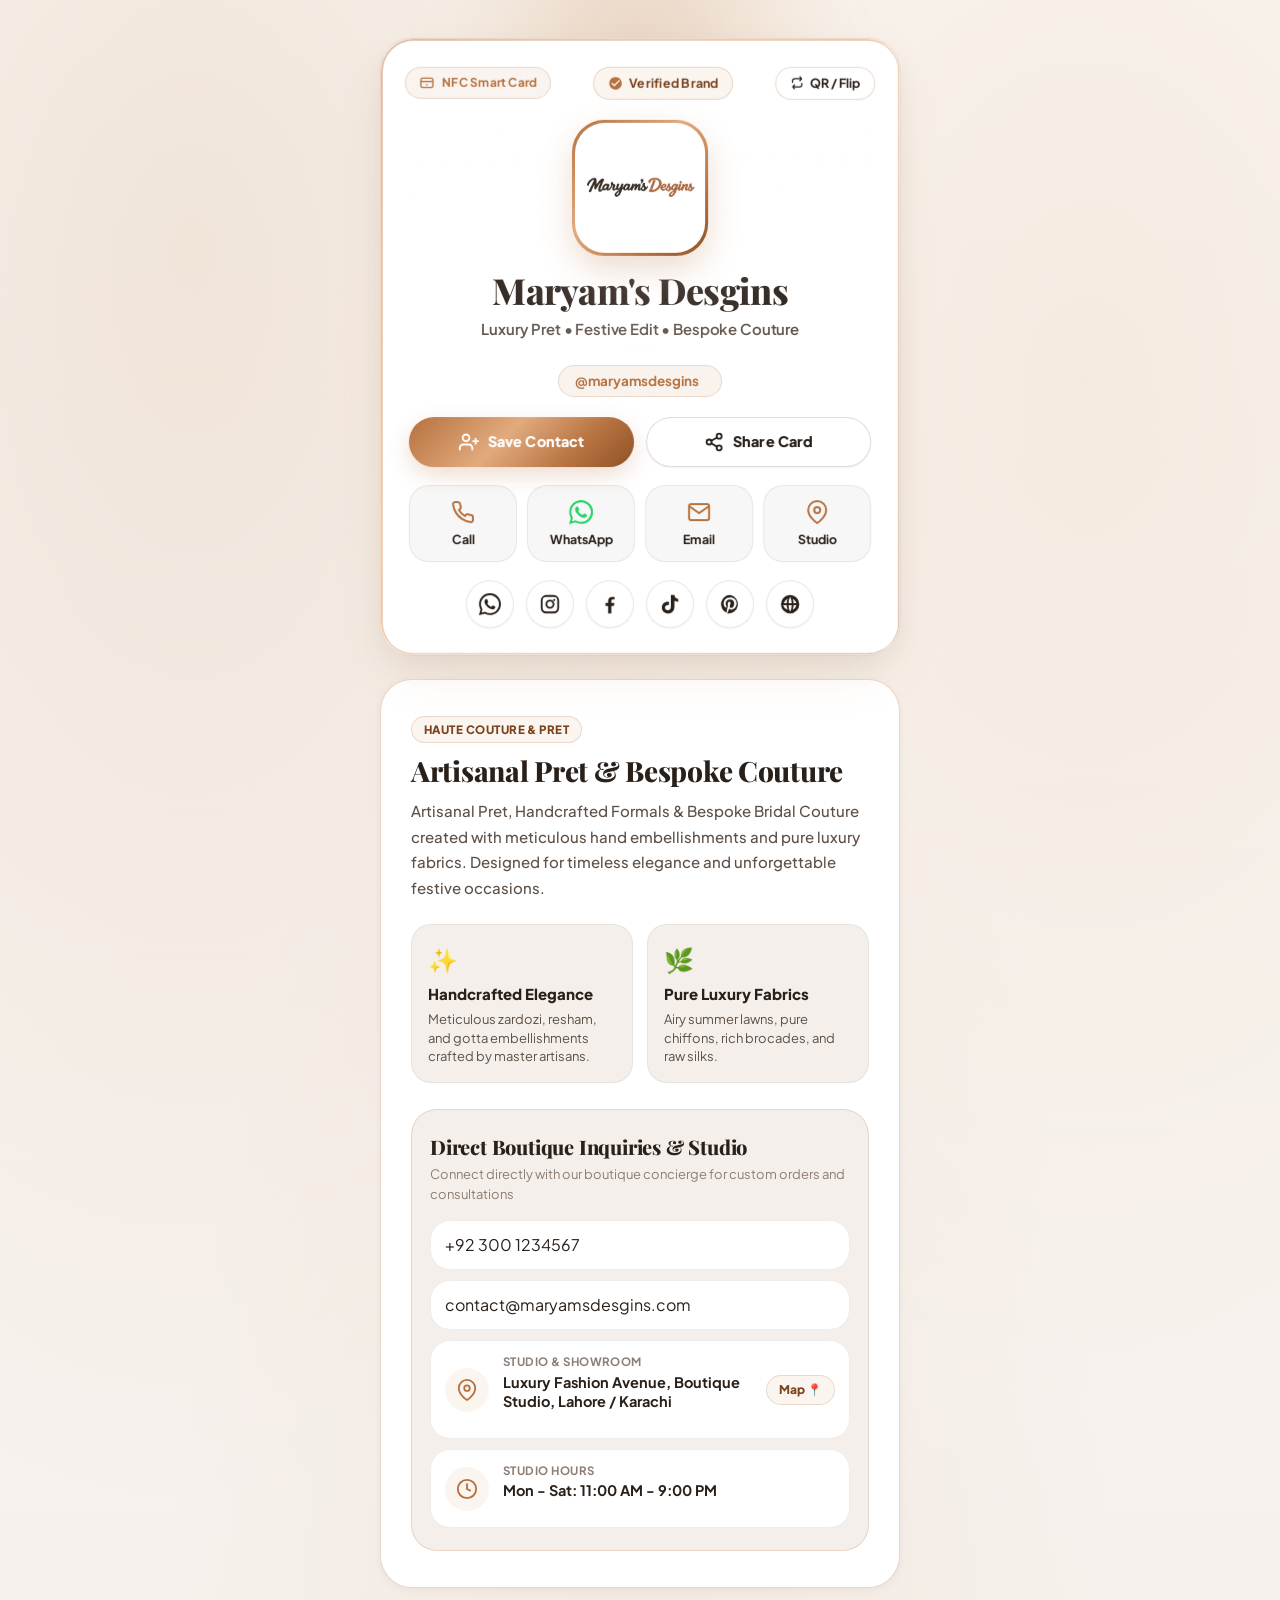
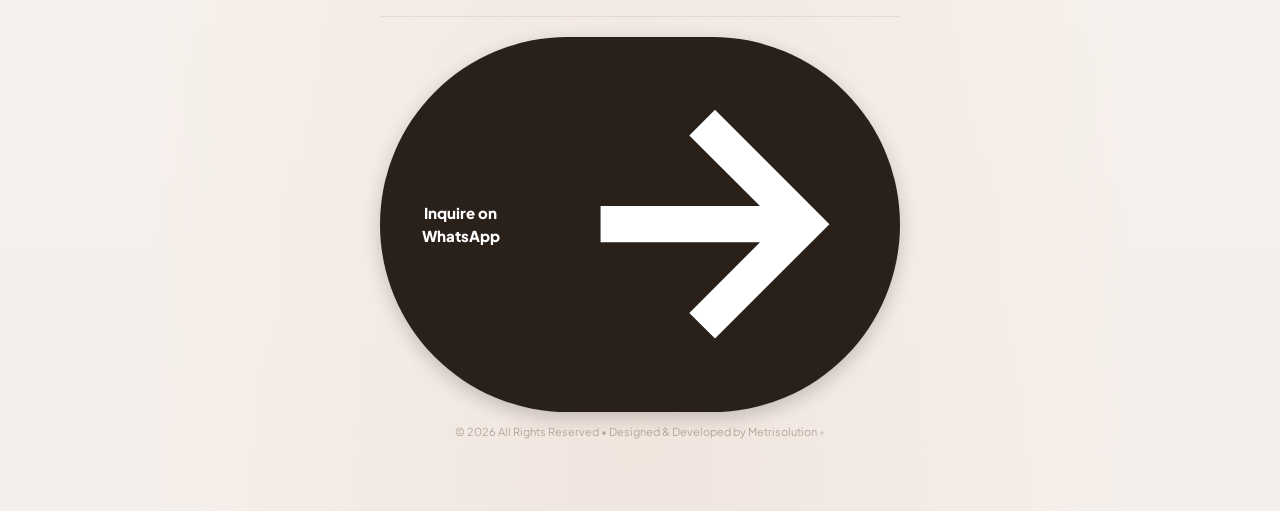
==== commit 6b619d84: "New Versions" ====
--- a/index.html
+++ b/index.html
@@ -64,19 +64,19 @@
             <div class="brand-avatar-frame">
               <div class="brand-avatar-halo">
                 <div class="brand-avatar-inner">
-                  <img id="previewLogo" src="assets/maryam_logo_refinement.avif" alt="Maryam's Desgins Official Logo" onerror="this.src='assets/logo.png'" width="96" height="96" />
+                  <img id="previewLogo" src="assets/maryam_logo_refinement.avif" alt="Maryam's Desgins Official Logo" onerror="this.src='assets/logo.png'" width="120" height="120" />
                 </div>
               </div>
             </div>
 
             <!-- Brand Identity Typography -->
-            <h1 id="previewBrand" class="card-brand-title"><span class="skeleton-text w-40 h-7 inline-block rounded">Loading...</span></h1>
-            <p id="previewTagline" class="brand-tagline"><span class="skeleton-text w-52 h-4 inline-block rounded">Loading...</span></p>
+            <h1 id="previewBrand" class="card-brand-title">Maryam's Desgins</h1>
+            <p id="previewTagline" class="brand-tagline">Luxury Pret • Festive Edit • Bespoke Couture</p>
 
             <!-- Username / Handle Pill -->
             <button id="previewUsername" type="button" title="Click to copy card link" aria-label="Copy digital card link">
-              <span><span class="skeleton-text w-24 h-3.5 inline-block rounded">Loading...</span></span>
-              <svg class="w-3.5 h-3.5 ml-0.5 opacity-60" viewBox="0 0 24 24" fill="none" stroke="currentColor" stroke-width="2" aria-hidden="true">
+              <span>@maryamsdesgins</span>
+              <svg class="w-4 h-4 ml-1 opacity-70" viewBox="0 0 24 24" fill="none" stroke="currentColor" stroke-width="2" aria-hidden="true">
                 <rect x="9" y="9" width="13" height="13" rx="2" ry="2"></rect>
                 <path d="M5 15H4a2 2 0 0 1-2-2V4a2 2 0 0 1 2-2h9a2 2 0 0 1 2 2v1"></path>
               </svg>
@@ -108,21 +108,21 @@
 
             <!-- Quick-Touch Direct Channels (Call, WhatsApp, Email, Studio Map) -->
             <div class="card-quick-touch-grid">
-              <a id="callLink" href="#" class="quick-touch-btn" title="Call Boutique">
+              <a id="callLink" href="tel:+923001234567" class="quick-touch-btn" title="Call Boutique">
                 <svg viewBox="0 0 24 24" fill="none" stroke="currentColor" stroke-width="2">
                   <path d="M22 16.92v3a2 2 0 0 1-2.18 2 19.79 19.79 0 0 1-8.63-3.07 19.5 19.5 0 0 1-6-6 19.79 19.79 0 0 1-3.07-8.67A2 2 0 0 1 4.11 2h3a2 2 0 0 1 2 1.72 12.84 12.84 0 0 0 .7 2.81 2 2 0 0 1-.45 2.11L8.09 9.91a16 16 0 0 0 6 6l1.27-1.27a2 2 0 0 1 2.11-.45 12.84 12.84 0 0 0 2.81.7A2 2 0 0 1 22 16.92z"/>
                 </svg>
                 <span>Call</span>
               </a>
 
-              <a id="cardWhatsappBtn" href="#" target="_blank" rel="noopener noreferrer" class="quick-touch-btn is-wa" title="WhatsApp Chat">
+              <a id="cardWhatsappBtn" href="https://wa.me/923001234567" target="_blank" rel="noopener noreferrer" class="quick-touch-btn is-wa" title="WhatsApp Chat">
                 <svg viewBox="0 0 24 24">
                   <path d="M20.5 3.5A11.8 11.8 0 0 0 12.1 0C5.5 0 .2 5.3.2 11.9c0 2.1.6 4.1 1.6 5.9L0 24l6.4-1.7a11.9 11.9 0 0 0 5.7 1.5c6.6 0 11.9-5.3 11.9-11.9 0-3.2-1.2-6.2-3.5-8.4ZM12.1 21.8a9.8 9.8 0 0 1-5-1.4l-.4-.2-3.8 1 1-3.7-.2-.4a9.8 9.8 0 1 1 8.4 4.7Zm5.4-7.4c-.3-.2-1.7-.9-2-.9-.3-.1-.5-.2-.7.1-.2.3-.8 1-.9 1.1-.2.2-.3.2-.6.1-.3-.2-1.2-.5-2.4-1.5-.9-.8-1.5-1.7-1.6-2-.2-.3 0-.5.1-.6l.4-.5c.1-.2.2-.3.3-.5.1-.2.1-.4 0-.5 0-.2-.7-1.6-.9-2.2-.2-.5-.5-.5-.7-.5h-.6c-.2 0-.5.1-.8.4-.3.3-1 1-1 2.5s1.1 2.9 1.2 3.1c.2.2 2.1 3.2 5 4.4.7.3 1.2.5 1.6.6.7.2 1.3.2 1.8.1.6-.1 1.7-.7 2-1.4.2-.7.2-1.3.2-1.4-.1-.1-.3-.2-.6-.4Z"/>
                 </svg>
                 <span>WhatsApp</span>
               </a>
 
-              <a id="emailLink" href="#" class="quick-touch-btn" title="Send Email">
+              <a id="emailLink" href="mailto:contact@maryamsdesgins.com" class="quick-touch-btn" title="Send Email">
                 <svg viewBox="0 0 24 24" fill="none" stroke="currentColor" stroke-width="2">
                   <path d="M4 4h16c1.1 0 2 .9 2 2v12c0 1.1-.9 2-2 2H4c-1.1 0-2-.9-2-2V6c0-1.1.9-2 2-2z"></path>
                   <polyline points="22,6 12,13 2,6"></polyline>
@@ -130,7 +130,7 @@
                 <span>Email</span>
               </a>
 
-              <a id="directionsLink" href="#" target="_blank" rel="noopener noreferrer" class="quick-touch-btn" title="Studio Directions">
+              <a id="directionsLink" href="https://maps.google.com/?q=Maryam's+Designs+Studio" target="_blank" rel="noopener noreferrer" class="quick-touch-btn" title="Studio Directions">
                 <svg viewBox="0 0 24 24" fill="none" stroke="currentColor" stroke-width="2">
                   <path d="M21 10c0 7-9 13-9 13s-9-6-9-13a9 9 0 0 1 18 0z"></path>
                   <circle cx="12" cy="10" r="3"></circle>
@@ -141,22 +141,22 @@
 
             <!-- Social Media Hub -->
             <nav class="social-grid-wrap" aria-label="Social media channels">
-              <a id="whatsappLink" href="#" target="_blank" rel="noopener noreferrer" class="social-btn whatsapp-icon" aria-label="WhatsApp" title="WhatsApp">
+              <a id="whatsappLink" href="https://wa.me/923001234567" target="_blank" rel="noopener noreferrer" class="social-btn whatsapp-icon" aria-label="WhatsApp" title="WhatsApp">
                 <svg viewBox="0 0 24 24"><path d="M20.5 3.5A11.8 11.8 0 0 0 12.1 0C5.5 0 .2 5.3.2 11.9c0 2.1.6 4.1 1.6 5.9L0 24l6.4-1.7a11.9 11.9 0 0 0 5.7 1.5c6.6 0 11.9-5.3 11.9-11.9 0-3.2-1.2-6.2-3.5-8.4ZM12.1 21.8a9.8 9.8 0 0 1-5-1.4l-.4-.2-3.8 1 1-3.7-.2-.4a9.8 9.8 0 1 1 8.4 4.7Zm5.4-7.4c-.3-.2-1.7-.9-2-.9-.3-.1-.5-.2-.7.1-.2.3-.8 1-.9 1.1-.2.2-.3.2-.6.1-.3-.2-1.2-.5-2.4-1.5-.9-.8-1.5-1.7-1.6-2-.2-.3 0-.5.1-.6l.4-.5c.1-.2.2-.3.3-.5.1-.2.1-.4 0-.5 0-.2-.7-1.6-.9-2.2-.2-.5-.5-.5-.7-.5h-.6c-.2 0-.5.1-.8.4-.3.3-1 1-1 2.5s1.1 2.9 1.2 3.1c.2.2 2.1 3.2 5 4.4.7.3 1.2.5 1.6.6.7.2 1.3.2 1.8.1.6-.1 1.7-.7 2-1.4.2-.7.2-1.3.2-1.4-.1-.1-.3-.2-.6-.4Z"/></svg>
               </a>
-              <a id="instagramLink" href="#" target="_blank" rel="noopener noreferrer" class="social-btn instagram-icon" aria-label="Instagram" title="Instagram">
+              <a id="instagramLink" href="https://instagram.com/maryamsdesgins" target="_blank" rel="noopener noreferrer" class="social-btn instagram-icon" aria-label="Instagram" title="Instagram">
                 <svg viewBox="0 0 24 24"><path d="M7.8 2h8.4A5.8 5.8 0 0 1 22 7.8v8.4a5.8 5.8 0 0 1-5.8 5.8H7.8A5.8 5.8 0 0 1 2 16.2V7.8A5.8 5.8 0 0 1 7.8 2Zm0 2A3.8 3.8 0 0 0 4 7.8v8.4A3.8 3.8 0 0 0 7.8 20h8.4a3.8 3.8 0 0 0 3.8-3.8V7.8A3.8 3.8 0 0 0 16.2 4H7.8Zm8.8 2.2a1.2 1.2 0 1 1 0 2.4 1.2 1.2 0 0 1 0-2.4ZM12 7.1a4.9 4.9 0 1 1 0 9.8 4.9 4.9 0 0 1 0-9.8Zm0 2a2.9 2.9 0 1 0 0 5.8 2.9 2.9 0 0 0 0-5.8Z"/></svg>
               </a>
-              <a id="facebookLink" href="#" target="_blank" rel="noopener noreferrer" class="social-btn facebook-icon" aria-label="Facebook" title="Facebook">
+              <a id="facebookLink" href="https://facebook.com/maryamsdesgins" target="_blank" rel="noopener noreferrer" class="social-btn facebook-icon" aria-label="Facebook" title="Facebook">
                 <svg viewBox="0 0 24 24"><path d="M13.5 22v-8.2h2.8l.5-3.2h-3.3V8.5c0-.9.3-1.6 1.7-1.6h1.8V4.1c-.3 0-1.4-.1-2.6-.1-2.6 0-4.4 1.6-4.4 4.5v2.1H7.1v3.2H10V22h3.5Z"/></svg>
               </a>
-              <a id="tiktokLink" href="#" target="_blank" rel="noopener noreferrer" class="social-btn tiktok-icon" aria-label="TikTok" title="TikTok">
+              <a id="tiktokLink" href="https://tiktok.com/@maryamsdesgins" target="_blank" rel="noopener noreferrer" class="social-btn tiktok-icon" aria-label="TikTok" title="TikTok">
                 <svg viewBox="0 0 24 24"><path d="M16.7 2c.3 2.5 1.7 4 4.2 4.2v3.2a7.8 7.8 0 0 1-4.1-1.2v6.4c0 4.1-2.5 7.4-7 7.4-3.7 0-6.7-2.5-6.7-6.3 0-4.4 3.7-6.9 7.8-6.2v3.4c-1.9-.6-4.4.5-4.4 2.8 0 1.6 1.3 2.8 3.1 2.8 2 0 3.3-1.2 3.3-3.9V2h3.8Z"/></svg>
               </a>
-              <a id="pinterestLink" href="#" target="_blank" rel="noopener noreferrer" class="social-btn pinterest-icon" aria-label="Pinterest" title="Pinterest">
+              <a id="pinterestLink" href="https://pinterest.com/maryamsdesgins" target="_blank" rel="noopener noreferrer" class="social-btn pinterest-icon" aria-label="Pinterest" title="Pinterest">
                 <svg viewBox="0 0 24 24"><path d="M12 2a10 10 0 0 0-3.6 19.3c-.1-.8-.2-2 .1-2.9l1.2-5.1s-.3-.6-.3-1.5c0-1.4.8-2.5 1.8-2.5.9 0 1.3.6 1.3 1.4 0 .9-.6 2.2-.9 3.4-.2 1 .5 1.9 1.6 1.9 1.9 0 3.3-2 3.3-4.9 0-2.6-1.8-4.4-4.5-4.4-3.1 0-4.9 2.3-4.9 4.7 0 .9.4 1.9.8 2.5.1.1.1.2.1.4l-.3 1.2c0 .2-.2.3-.4.2-1.4-.7-2.3-2.7-2.3-4.4C5 7.7 7.6 4.6 12.3 4.6c3.8 0 6.8 2.7 6.8 6.4 0 3.8-2.4 6.9-5.7 6.9-1.1 0-2.2-.6-2.5-1.3l-.7 2.6c-.3.9-1 2.1-1.4 2.8A10 10 0 1 0 12 2Z"/></svg>
               </a>
-              <a id="websiteLink" href="#" target="_blank" rel="noopener noreferrer" class="social-btn website-icon" aria-label="Website" title="Website">
+              <a id="websiteLink" href="https://maryamsdesign.com" target="_blank" rel="noopener noreferrer" class="social-btn website-icon" aria-label="Website" title="Website">
                 <svg viewBox="0 0 24 24"><path d="M12 2a10 10 0 1 0 0 20 10 10 0 0 0 0-20Zm6.9 9h-3.1a15.2 15.2 0 0 0-1.1-5.1A8 8 0 0 1 18.9 11ZM12 4.1c.7 1 1.5 3.1 1.7 6.9h-3.4c.2-3.8 1-5.9 1.7-6.9ZM4.3 13h3.9a15.2 15.2 0 0 0 1.1 5.1A8 8 0 0 1 4.3 13Zm3.9-2H5.1a8 8 0 0 1 4.2-5.1A15.2 15.2 0 0 0 8.2 11Zm3.8 8.9c-.7-1-1.5-3.1-1.7-6.9h3.4c-.2 3.8-1 5.9-1.7 6.9Zm2.7-1.8a15.2 15.2 0 0 0 1.1-5.1h3.1a8 8 0 0 1-4.2 5.1Z"/></svg>
               </a>
             </nav>
@@ -185,146 +185,117 @@
             <!-- Centered QR Code with Target Corners -->
             <div class="back-qr-frame">
               <div class="back-qr-corners"></div>
-              <img id="backQrImg" src="" alt="Direct Scan QR Code" width="170" height="170" />
-            </div>
-            <p class="back-qr-label">Point camera to scan &amp; save contact</p>
+              <img id="backQrImg" src="" alt="Direct Scan QR Code" width="210" height="210" />
+            </div>
+            <p class="back-qr-label">Point phone camera to scan &amp; save contact</p>
 
             <!-- Studio Details on Card Back -->
             <div class="back-info-list">
               <div class="back-info-item">
                 <svg viewBox="0 0 24 24" fill="none" stroke="currentColor" stroke-width="2"><path d="M22 16.92v3a2 2 0 0 1-2.18 2 19.79 19.79 0 0 1-8.63-3.07 19.5 19.5 0 0 1-6-6 19.79 19.79 0 0 1-3.07-8.67A2 2 0 0 1 4.11 2h3a2 2 0 0 1 2 1.72 12.84 12.84 0 0 0 .7 2.81 2 2 0 0 1-.45 2.11L8.09 9.91a16 16 0 0 0 6 6l1.27-1.27a2 2 0 0 1 2.11-.45 12.84 12.84 0 0 0 2.81.7A2 2 0 0 1 22 16.92z"/></svg>
-                <span id="backPhoneText"><span class="skeleton-text w-32 h-3.5 inline-block rounded">Loading...</span></span>
+                <span id="backPhoneText">+92 300 1234567</span>
               </div>
               <div class="back-info-item">
                 <svg viewBox="0 0 24 24" fill="none" stroke="currentColor" stroke-width="2"><path d="M21 10c0 7-9 13-9 13s-9-6-9-13a9 9 0 0 1 18 0z"></path><circle cx="12" cy="10" r="3"></circle></svg>
-                <span id="backAddressText"><span class="skeleton-text w-44 h-3.5 inline-block rounded">Loading...</span></span>
+                <span id="backAddressText">Luxury Fashion Avenue, Boutique Studio, Lahore / Karachi</span>
               </div>
               <div class="back-info-item">
                 <svg viewBox="0 0 24 24" fill="none" stroke="currentColor" stroke-width="2"><circle cx="12" cy="12" r="10"></circle><polyline points="12 6 12 12 16 14"></polyline></svg>
-                <span id="backHoursText"><span class="skeleton-text w-36 h-3.5 inline-block rounded">Loading...</span></span>
-              </div>
-            </div>
-
-            <!-- Security Verification Badge -->
-            <div class="back-security-chip">
-              <span>TOKEN: </span>
-              <code id="backSecurityToken"><span class="skeleton-text w-24 h-3.5 inline-block rounded">Loading...</span></code>
-            </div>
+                <span id="backHoursText">Mon - Sat: 11:00 AM - 9:00 PM</span>
+              </div>
+            </div>
+
+            <!-- Prominent Flip Return Button -->
+            <button id="backFlipToFrontPill" type="button" class="back-flip-action-btn" aria-label="Flip back to front face">
+              <svg viewBox="0 0 24 24" fill="none" stroke="currentColor" stroke-width="2.5">
+                <path d="M4 12v-3a4 4 0 0 1 4-4h12m0 0l-4-4m4 4l-4 4M20 12v3a4 4 0 0 1-4 4H4m0 0l4 4m-4-4l4-4"/>
+              </svg>
+              <span>↺ Flip Back to Profile</span>
+            </button>
           </div>
         </article>
       </div>
 
       <!-- ===================================================================
-           INTERACTIVE TABS NAVIGATION (COLLECTIONS, ABOUT, SERVICES, INQUIRY)
+           BRAND HERITAGE & DIRECT BOUTIQUE INQUIRIES (UNIFIED EDITORIAL SUITE)
            =================================================================== -->
-      <nav class="card-tabs-nav" aria-label="Visiting Card Sections">
-        <button type="button" class="card-tab-btn is-active" data-tab="tabCollections">
-          <svg viewBox="0 0 24 24" fill="none" stroke="currentColor" stroke-width="2"><rect x="3" y="3" width="7" height="7"></rect><rect x="14" y="3" width="7" height="7"></rect><rect x="14" y="14" width="7" height="7"></rect><rect x="3" y="14" width="7" height="7"></rect></svg>
-          <span>Collections</span>
-        </button>
-        <button type="button" class="card-tab-btn" data-tab="tabAbout">
-          <svg viewBox="0 0 24 24" fill="none" stroke="currentColor" stroke-width="2"><circle cx="12" cy="12" r="10"></circle><line x1="12" y1="16" x2="12" y2="12"></line><line x1="12" y1="8" x2="12.01" y2="8"></line></svg>
-          <span>About</span>
-        </button>
-        <button type="button" class="card-tab-btn" data-tab="tabServices">
-          <svg viewBox="0 0 24 24" fill="none" stroke="currentColor" stroke-width="2"><polygon points="12 2 15.09 8.26 22 9.27 17 14.14 18.18 21.02 12 17.77 5.82 21.02 7 14.14 2 9.27 8.91 8.26 12 2"></polygon></svg>
-          <span>Services</span>
-        </button>
-        <button type="button" class="card-tab-btn" data-tab="tabContact">
-          <svg viewBox="0 0 24 24" fill="none" stroke="currentColor" stroke-width="2"><path d="M21 15a2 2 0 0 1-2 2H7l-4 4V5a2 2 0 0 1 2-2h14a2 2 0 0 1 2 2z"></path></svg>
-          <span>Inquiry</span>
-        </button>
-      </nav>
-
-      <!-- TAB 1: COLLECTIONS & LINKS (FIRESTORE SYNCED) -->
-      <section id="tabCollections" class="card-tab-content is-active" aria-label="Collections and Catalog Links">
-        <div id="linksPublic">
-          <!-- Shimmering Skeleton Placeholders while Firestore loads -->
-          <div class="link-pill skeleton-box h-[68px]" aria-hidden="true"></div>
-          <div class="link-pill skeleton-box h-[68px]" aria-hidden="true"></div>
-          <div class="link-pill skeleton-box h-[68px]" aria-hidden="true"></div>
-        </div>
-      </section>
-
-      <!-- TAB 2: ABOUT & BRAND HERITAGE -->
-      <section id="tabAbout" class="card-tab-content" aria-label="Brand Heritage and Story">
-        <div class="editorial-card">
-          <h3 class="editorial-title">Artisanal Pret &amp; Couture</h3>
+      <section id="aboutSection" class="editorial-card" aria-label="Brand Heritage and Boutique Inquiries">
+        <!-- Brand Story Header -->
+        <div class="editorial-header">
+          <div class="editorial-badge">Haute Couture &amp; Pret</div>
+          <h2 class="editorial-title">Artisanal Pret &amp; Bespoke Couture</h2>
           <p id="aboutStoryText" class="editorial-body">
-            <span class="skeleton-text w-full h-4 inline-block rounded mb-1.5">Loading...</span>
-            <span class="skeleton-text w-5/6 h-4 inline-block rounded mb-1.5"></span>
-            <span class="skeleton-text w-2/3 h-4 inline-block rounded"></span>
+            Artisanal Pret, Handcrafted Formals &amp; Bespoke Bridal Couture created with meticulous hand embellishments and pure luxury fabrics. Designed for timeless elegance and unforgettable festive occasions.
           </p>
-          <div class="editorial-grid">
-            <div class="editorial-feature">
-              <span class="editorial-feature-icon">✨</span>
-              <h4>Handcrafted Elegance</h4>
-              <p>Meticulous zardozi, resham, and gotta embellishments.</p>
-            </div>
-            <div class="editorial-feature">
-              <span class="editorial-feature-icon">🌿</span>
-              <h4>Pure Luxury Fabrics</h4>
-              <p>Airy summer lawns, pure chiffons, and raw silks.</p>
-            </div>
-          </div>
-        </div>
-      </section>
-
-      <!-- TAB 3: BESPOKE SERVICES -->
-      <section id="tabServices" class="card-tab-content" aria-label="Boutique Services">
-        <div class="services-grid">
-          <div class="service-card">
-            <div class="service-badge">Bespoke Couture</div>
-            <h4>Custom Bridal &amp; Formal Edit</h4>
-            <p>One-on-one bridal consultations and made-to-measure couture for weddings and festive occasions.</p>
-            <a id="serviceBridalLink" href="#" target="_blank" rel="noopener noreferrer" class="service-link">
-              <span>Book Consultation on WhatsApp</span>
-              <svg class="w-3.5 h-3.5" viewBox="0 0 24 24" fill="none" stroke="currentColor" stroke-width="2.5"><path d="M5 12h14M12 5l7 7-7 7"/></svg>
+        </div>
+
+        <!-- Luxury Artisanal Features -->
+        <div class="editorial-grid">
+          <div class="editorial-feature">
+            <span class="editorial-feature-icon">✨</span>
+            <h4>Handcrafted Elegance</h4>
+            <p>Meticulous zardozi, resham, and gotta embellishments crafted by master artisans.</p>
+          </div>
+          <div class="editorial-feature">
+            <span class="editorial-feature-icon">🌿</span>
+            <h4>Pure Luxury Fabrics</h4>
+            <p>Airy summer lawns, pure chiffons, rich brocades, and raw silks.</p>
+          </div>
+        </div>
+
+        <!-- Merged Inquiry & Showroom Information (Direct Contact Suite) -->
+        <div class="editorial-inquiry-box">
+          <div class="editorial-inquiry-header">
+            <h3 class="editorial-inquiry-title">Direct Boutique Inquiries &amp; Studio</h3>
+            <span class="editorial-inquiry-subtitle">Connect directly with our boutique concierge for custom orders and consultations</span>
+          </div>
+
+          <div class="contact-rows-wrap">
+            <!-- Direct WhatsApp Row -->
+            <a id="tabWaLink" href="https://wa.me/923001234567" target="_blank" rel="noopener noreferrer" class="contact-row-interactive">
+              <div class="contact-icon is-wa">
+                <svg viewBox="0 0 24 24"><path d="M20.5 3.5A11.8 11.8 0 0 0 12.1 0C5.5 0 .2 5.3.2 11.9c0 2.1.6 4.1 1.6 5.9L0 24l6.4-1.7a11.9 11.9 0 0 0 5.7 1.5c6.6 0 11.9-5.3 11.9-11.9 0-3.2-1.2-6.2-3.5-8.4ZM12.1 21.8a9.8 9.8 0 0 1-5-1.4l-.4-.2-3.8 1 1-3.7-.2-.4a9.8 9.8 0 1 1 8.4 4.7Zm5.4-7.4c-.3-.2-1.7-.9-2-.9-.3-.1-.5-.2-.7.1-.2.3-.8 1-.9 1.1-.2.2-.3.2-.6.1-.3-.2-1.2-.5-2.4-1.5-.9-.8-1.5-1.7-1.6-2-.2-.3 0-.5.1-.6l.4-.5c.1-.2.2-.3.3-.5.1-.2.1-.4 0-.5 0-.2-.7-1.6-.9-2.2-.2-.5-.5-.5-.7-.5h-.6c-.2 0-.5.1-.8.4-.3.3-1 1-1 2.5s1.1 2.9 1.2 3.1c.2.2 2.1 3.2 5 4.4.7.3 1.2.5 1.6.6.7.2 1.3.2 1.8.1.6-.1 1.7-.7 2-1.4.2-.7.2-1.3.2-1.4-.1-.1-.3-.2-.6-.4Z"/></svg>
+              </div>
+              <div class="contact-text-col">
+                <span class="contact-label">Direct WhatsApp</span>
+                <span class="contact-val font-semibold">Start WhatsApp Consultation</span>
+              </div>
+              <span class="contact-action-badge">Chat 💬</span>
             </a>
-          </div>
-
-          <div class="service-card">
-            <div class="service-badge">Worldwide Courier</div>
-            <h4>International Tracked Shipping</h4>
-            <p>Fast and secure door-to-door delivery across USA, UK, Canada, UAE, Saudi Arabia, and Europe.</p>
-            <a id="serviceShippingLink" href="#" target="_blank" rel="noopener noreferrer" class="service-link">
-              <span>Inquire Shipping Rates</span>
-              <svg class="w-3.5 h-3.5" viewBox="0 0 24 24" fill="none" stroke="currentColor" stroke-width="2.5"><path d="M5 12h14M12 5l7 7-7 7"/></svg>
+
+            <!-- Boutique Email Row -->
+            <a id="tabEmailLink" href="mailto:contact@maryamsdesgins.com" class="contact-row-interactive">
+              <div class="contact-icon">
+                <svg viewBox="0 0 24 24" fill="none" stroke="currentColor" stroke-width="2"><path d="M4 4h16c1.1 0 2 .9 2 2v12c0 1.1-.9 2-2 2H4c-1.1 0-2-.9-2-2V6c0-1.1.9-2 2-2z"></path><polyline points="22,6 12,13 2,6"></polyline></svg>
+              </div>
+              <div class="contact-text-col">
+                <span class="contact-label">Boutique Inquiries Email</span>
+                <span class="contact-val">contact@maryamsdesgins.com</span>
+              </div>
+              <span class="contact-action-badge">Email ✉️</span>
             </a>
-          </div>
-        </div>
-      </section>
-
-      <!-- TAB 4: DIRECT INQUIRY & CONTACT CHANNELS -->
-      <section id="tabContact" class="card-tab-content" aria-label="Direct Inquiry Channels">
-        <div class="contact-details-card">
-          <div class="contact-row">
-            <div class="contact-icon">
-              <svg viewBox="0 0 24 24" fill="currentColor"><path d="M20.5 3.5A11.8 11.8 0 0 0 12.1 0C5.5 0 .2 5.3.2 11.9c0 2.1.6 4.1 1.6 5.9L0 24l6.4-1.7a11.9 11.9 0 0 0 5.7 1.5c6.6 0 11.9-5.3 11.9-11.9 0-3.2-1.2-6.2-3.5-8.4ZM12.1 21.8a9.8 9.8 0 0 1-5-1.4l-.4-.2-3.8 1 1-3.7-.2-.4a9.8 9.8 0 1 1 8.4 4.7Zm5.4-7.4c-.3-.2-1.7-.9-2-.9-.3-.1-.5-.2-.7.1-.2.3-.8 1-.9 1.1-.2.2-.3.2-.6.1-.3-.2-1.2-.5-2.4-1.5-.9-.8-1.5-1.7-1.6-2-.2-.3 0-.5.1-.6l.4-.5c.1-.2.2-.3.3-.5.1-.2.1-.4 0-.5 0-.2-.7-1.6-.9-2.2-.2-.5-.5-.5-.7-.5h-.6c-.2 0-.5.1-.8.4-.3.3-1 1-1 2.5s1.1 2.9 1.2 3.1c.2.2 2.1 3.2 5 4.4.7.3 1.2.5 1.6.6.7.2 1.3.2 1.8.1.6-.1 1.7-.7 2-1.4.2-.7.2-1.3.2-1.4-.1-.1-.3-.2-.6-.4Z"/></svg>
-            </div>
-            <div>
-              <p class="contact-label">Direct WhatsApp</p>
-              <a id="tabWaLink" href="#" class="contact-val" target="_blank" rel="noopener noreferrer"><span class="skeleton-text w-32 h-4 inline-block rounded">Loading...</span></a>
-            </div>
-          </div>
-
-          <div class="contact-row">
-            <div class="contact-icon">
-              <svg viewBox="0 0 24 24" fill="none" stroke="currentColor" stroke-width="2"><path d="M4 4h16c1.1 0 2 .9 2 2v12c0 1.1-.9 2-2 2H4c-1.1 0-2-.9-2-2V6c0-1.1.9-2 2-2z"></path><polyline points="22,6 12,13 2,6"></polyline></svg>
-            </div>
-            <div>
-              <p class="contact-label">Boutique Inquiries Email</p>
-              <a id="tabEmailLink" href="#" class="contact-val"><span class="skeleton-text w-44 h-4 inline-block rounded">Loading...</span></a>
-            </div>
-          </div>
-
-          <div class="contact-row">
-            <div class="contact-icon">
-              <svg viewBox="0 0 24 24" fill="none" stroke="currentColor" stroke-width="2"><path d="M21 10c0 7-9 13-9 13s-9-6-9-13a9 9 0 0 1 18 0z"></path><circle cx="12" cy="10" r="3"></circle></svg>
-            </div>
-            <div>
-              <p class="contact-label">Studio &amp; Showroom</p>
-              <p id="tabAddressText" class="contact-val"><span class="skeleton-text w-52 h-4 inline-block rounded">Loading...</span></p>
+
+            <!-- Studio & Showroom Address Row -->
+            <div class="contact-row-interactive is-static">
+              <div class="contact-icon">
+                <svg viewBox="0 0 24 24" fill="none" stroke="currentColor" stroke-width="2"><path d="M21 10c0 7-9 13-9 13s-9-6-9-13a9 9 0 0 1 18 0z"></path><circle cx="12" cy="10" r="3"></circle></svg>
+              </div>
+              <div class="contact-text-col">
+                <span class="contact-label">Studio &amp; Showroom</span>
+                <p id="tabAddressText" class="contact-val">Luxury Fashion Avenue, Boutique Studio, Lahore / Karachi</p>
+              </div>
+              <a id="tabDirectionsBtn" href="https://maps.google.com/?q=Maryam's+Designs+Studio" target="_blank" rel="noopener noreferrer" class="contact-action-badge">Map 📍</a>
+            </div>
+
+            <!-- Visiting Hours Row -->
+            <div class="contact-row-interactive is-static">
+              <div class="contact-icon">
+                <svg viewBox="0 0 24 24" fill="none" stroke="currentColor" stroke-width="2"><circle cx="12" cy="12" r="10"></circle><polyline points="12 6 12 12 16 14"></polyline></svg>
+              </div>
+              <div class="contact-text-col">
+                <span class="contact-label">Studio Hours</span>
+                <p id="tabHoursText" class="contact-val">Mon - Sat: 11:00 AM - 9:00 PM</p>
+              </div>
             </div>
           </div>
         </div>
@@ -340,7 +311,7 @@
         </a>
         <p class="card-brand-footer-text">
           &copy; <span id="footerCopyrightYear">2026</span> All Rights Reserved • Designed &amp; Developed by <span class="font-bold tracking-wide text-gray-700">Metrisolution</span>
-          <a href="admin.html" class="secret-admin-trigger" title="Admin Portal" aria-label="Admin Portal">•</a>
+          <a href="admin.html" class="secret-admin-trigger" tabindex="-1" aria-hidden="true">•</a>
         </p>
       </footer>
     </div>
--- a/css/style.css
+++ b/css/style.css
@@ -158,28 +158,28 @@
 .card-outer-wrap {
   position: relative;
   width: 100%;
-  max-width: 480px;
+  max-width: 560px;
   margin: 0 auto;
-  padding: 16px 12px 32px;
+  padding: 20px 14px 44px;
 }
 
 @media (min-width: 640px) {
   .card-outer-wrap {
-    padding: 36px 16px 48px;
+    padding: 38px 20px 60px;
   }
 }
 
 /* Card Ambient Top Glow */
 .card-ambient-glow {
   position: absolute;
-  top: -80px;
+  top: -90px;
   left: 50%;
   transform: translateX(-50%);
-  width: 320px;
-  height: 220px;
-  background: radial-gradient(circle, rgba(182, 113, 63, 0.20) 0%, rgba(212, 154, 106, 0.10) 45%, transparent 72%);
+  width: 440px;
+  height: 280px;
+  background: radial-gradient(circle, rgba(182, 113, 63, 0.22) 0%, rgba(212, 154, 106, 0.12) 45%, transparent 72%);
   pointer-events: none;
-  filter: blur(28px);
+  filter: blur(34px);
   z-index: 0;
 }
 
@@ -196,7 +196,7 @@
 .visiting-card-flipper {
   position: relative;
   width: 100%;
-  min-height: 480px;
+  min-height: 530px;
   transform-style: preserve-3d;
   transition: transform 0.72s var(--ease-spring);
   border-radius: var(--radius-2xl);
@@ -204,35 +204,77 @@
 
 .visiting-card-flipper.is-flipped {
   transform: rotateY(180deg);
-}
-
-/* Both Card Faces */
+  -webkit-transform: rotateY(180deg);
+}
+
+/* Both Card Faces (Permanent 100% Opacity, Hardware Accelerated) */
 .card-face {
-  position: relative;
-  width: 100%;
-  min-height: 480px;
+  width: 100%;
+  min-height: 530px;
   border-radius: var(--radius-2xl);
   background: var(--bg-card);
-  border: 1px solid var(--border-card);
+  border: 1.5px solid var(--border-card);
   box-shadow: var(--shadow-card);
-  padding: 24px 22px 22px;
-  display: flex;
-  flex-direction: column;
-  align-items: center;
-  text-align: center;
   backface-visibility: hidden;
   -webkit-backface-visibility: hidden;
-  overflow: hidden;
+  transform-style: preserve-3d;
+  -webkit-transform-style: preserve-3d;
+}
+
+.card-face-front {
+  position: relative;
+  transform: rotateY(0deg) translateZ(1px);
+  -webkit-transform: rotateY(0deg) translateZ(1px);
+  padding: 28px 24px 26px;
+  display: flex;
+  flex-direction: column;
+  align-items: center;
+  text-align: center;
+  z-index: 2;
+  pointer-events: auto;
 }
 
 .card-face-back {
   position: absolute;
   top: 0;
   left: 0;
+  width: 100%;
   height: 100%;
-  transform: rotateY(180deg);
+  transform: rotateY(180deg) translateZ(1px);
+  -webkit-transform: rotateY(180deg) translateZ(1px);
   background: var(--bg-card-back);
+  padding: 26px 22px 22px;
+  display: flex;
+  flex-direction: column;
+  align-items: center;
+  text-align: center;
   justify-content: space-between;
+  z-index: 1;
+  pointer-events: none;
+}
+
+/* ==========================================================================
+   STATE-BASED POINTER EVENTS AND Z-INDEX (ZERO OPACITY FLATTENING)
+   Keeps both surfaces fully rendered and visible at all times
+   ========================================================================== */
+.visiting-card-flipper.is-flipped .card-face-front {
+  pointer-events: none;
+  z-index: 1;
+}
+
+.visiting-card-flipper.is-flipped .card-face-back {
+  pointer-events: auto;
+  z-index: 5;
+}
+
+.visiting-card-flipper:not(.is-flipped) .card-face-front {
+  pointer-events: auto;
+  z-index: 5;
+}
+
+.visiting-card-flipper:not(.is-flipped) .card-face-back {
+  pointer-events: none;
+  z-index: 1;
 }
 
 /* Metallic Edge Trim and Sheen */
@@ -254,10 +296,9 @@
   left: 0;
   right: 0;
   height: 100%;
-  background: radial-gradient(circle at var(--mouse-x, 50%) var(--mouse-y, 20%), rgba(255, 255, 255, 0.65) 0%, transparent 45%);
+  background: radial-gradient(circle at var(--mouse-x, 50%) var(--mouse-y, 20%), rgba(255, 255, 255, 0.45) 0%, transparent 45%);
   pointer-events: none;
-  opacity: 0.6;
-  mix-blend-mode: soft-light;
+  opacity: 0.55;
 }
 
 /* Top Utility Row on Card */
@@ -268,28 +309,28 @@
   display: flex;
   align-items: center;
   justify-content: space-between;
-  gap: 8px;
-  margin-bottom: 12px;
+  gap: 10px;
+  margin-bottom: 14px;
 }
 
 /* NFC Smart Chip Indicator */
 .card-chip-badge {
   display: inline-flex;
   align-items: center;
-  gap: 6px;
-  padding: 4px 9px;
-  border-radius: var(--radius-full);
-  background: rgba(182, 113, 63, 0.07);
-  border: 1px solid rgba(182, 113, 63, 0.18);
+  gap: 7px;
+  padding: 6px 13px;
+  border-radius: var(--radius-full);
+  background: rgba(182, 113, 63, 0.08);
+  border: 1px solid rgba(182, 113, 63, 0.22);
   color: var(--brand-primary);
-  font-size: 10.5px;
+  font-size: 12px;
   font-weight: 700;
   letter-spacing: 0.02em;
 }
 
 .chip-icon {
-  width: 14px;
-  height: 14px;
+  width: 16px;
+  height: 16px;
   stroke: var(--brand-primary);
 }
 
@@ -297,20 +338,20 @@
 .verified-identity-badge {
   display: inline-flex;
   align-items: center;
-  gap: 5px;
-  padding: 4px 10px;
+  gap: 6px;
+  padding: 6px 14px;
   border-radius: var(--radius-full);
   background: var(--brand-primary-light);
-  border: 1px solid rgba(182, 113, 63, 0.22);
+  border: 1px solid rgba(182, 113, 63, 0.26);
   color: var(--brand-primary-dark);
-  font-size: 11px;
+  font-size: 12.5px;
   font-weight: 700;
   letter-spacing: 0.02em;
 }
 
 .verified-identity-badge svg {
-  width: 13px;
-  height: 13px;
+  width: 15px;
+  height: 15px;
   fill: var(--brand-primary);
 }
 
@@ -318,29 +359,30 @@
 .card-flip-btn {
   display: inline-flex;
   align-items: center;
-  gap: 5px;
-  padding: 4px 10px;
-  border-radius: var(--radius-full);
-  background: #FFFFFF;
-  border: 1px solid rgba(42, 32, 26, 0.12);
-  color: var(--text-secondary);
-  font-size: 11px;
+  gap: 6px;
+  padding: 6px 14px;
+  border-radius: var(--radius-full);
+  background: #FFFFFF;
+  border: 1.5px solid rgba(182, 113, 63, 0.25);
+  color: var(--brand-espresso);
+  font-size: 12.5px;
   font-weight: 700;
   cursor: pointer;
   transition: all var(--transition-fast);
   box-shadow: var(--shadow-xs);
+  user-select: none;
 }
 
 .card-flip-btn:hover {
   background: var(--brand-primary-light);
   color: var(--brand-primary-dark);
-  border-color: rgba(182, 113, 63, 0.35);
+  border-color: rgba(182, 113, 63, 0.45);
   transform: translateY(-1px);
 }
 
 .card-flip-btn svg {
-  width: 12px;
-  height: 12px;
+  width: 14px;
+  height: 14px;
 }
 
 /* Brand Logo Emblem Frame */
@@ -349,25 +391,25 @@
   display: inline-flex;
   align-items: center;
   justify-content: center;
-  margin: 6px 0 12px;
+  margin: 6px 0 14px;
 }
 
 .brand-avatar-halo {
   position: relative;
-  width: 110px;
-  height: 110px;
-  border-radius: var(--radius-xl);
-  padding: 2.5px;
+  width: 136px;
+  height: 136px;
+  border-radius: var(--radius-2xl);
+  padding: 3px;
   background: var(--brand-gold-metallic);
-  box-shadow: 0 10px 24px var(--brand-primary-glow);
+  box-shadow: 0 14px 32px var(--brand-primary-glow);
 }
 
 .brand-avatar-inner {
   width: 100%;
   height: 100%;
-  border-radius: calc(var(--radius-xl) - 2px);
-  background: #FFFFFF;
-  padding: 8px;
+  border-radius: calc(var(--radius-2xl) - 2px);
+  background: #FFFFFF;
+  padding: 10px;
   display: flex;
   align-items: center;
   justify-content: center;
@@ -388,19 +430,25 @@
 /* Brand Typography */
 .card-brand-title {
   font-family: var(--font-serif);
-  font-size: 26px;
-  font-weight: 700;
+  font-size: 32px;
+  font-weight: 800;
   letter-spacing: -0.02em;
-  line-height: 1.15;
+  line-height: 1.16;
   margin: 0;
   color: var(--brand-espresso);
 }
 
+@media (min-width: 640px) {
+  .card-brand-title {
+    font-size: 36px;
+  }
+}
+
 .brand-tagline {
-  font-size: 13px;
-  font-weight: 500;
+  font-size: 15px;
+  font-weight: 600;
   color: var(--text-secondary);
-  margin-top: 4px;
+  margin-top: 6px;
   letter-spacing: -0.01em;
 }
 
@@ -408,21 +456,21 @@
 #previewUsername {
   display: inline-flex;
   align-items: center;
-  gap: 5px;
-  font-size: 11.5px;
-  font-weight: 600;
+  gap: 6px;
+  font-size: 13.5px;
+  font-weight: 700;
   color: var(--brand-primary);
-  margin-top: 8px;
-  padding: 3px 12px;
-  border-radius: var(--radius-full);
-  background: rgba(182, 113, 63, 0.08);
-  border: 1px solid rgba(182, 113, 63, 0.16);
+  margin-top: 10px;
+  padding: 5px 16px;
+  border-radius: var(--radius-full);
+  background: rgba(182, 113, 63, 0.09);
+  border: 1px solid rgba(182, 113, 63, 0.2);
   cursor: pointer;
   transition: all var(--transition-fast);
 }
 
 #previewUsername:hover {
-  background: rgba(182, 113, 63, 0.16);
+  background: rgba(182, 113, 63, 0.18);
   color: var(--brand-primary-dark);
 }
 
@@ -433,9 +481,9 @@
 .card-action-bar {
   display: grid;
   grid-template-columns: 1fr 1fr;
-  gap: 10px;
-  width: 100%;
-  margin-top: 18px;
+  gap: 12px;
+  width: 100%;
+  margin-top: 20px;
   padding: 0 4px;
 }
 
@@ -443,12 +491,12 @@
   display: inline-flex;
   align-items: center;
   justify-content: center;
-  gap: 8px;
-  min-height: 44px;
-  padding: 9px 16px;
-  border-radius: var(--radius-full);
-  font-size: 12.5px;
-  font-weight: 700;
+  gap: 9px;
+  min-height: 50px;
+  padding: 12px 20px;
+  border-radius: var(--radius-full);
+  font-size: 14.5px;
+  font-weight: 800;
   letter-spacing: 0.01em;
   cursor: pointer;
   text-decoration: none;
@@ -459,12 +507,12 @@
 .card-action-primary {
   background: var(--brand-gold-metallic);
   color: #FFFFFF;
-  box-shadow: 0 8px 20px var(--brand-primary-glow);
+  box-shadow: 0 8px 22px var(--brand-primary-glow);
 }
 
 .card-action-primary:hover {
-  transform: translateY(-1.5px);
-  box-shadow: 0 12px 28px rgba(182, 113, 63, 0.38);
+  transform: translateY(-2px);
+  box-shadow: 0 14px 30px rgba(182, 113, 63, 0.42);
 }
 
 .card-action-primary:active {
@@ -474,15 +522,15 @@
 .card-action-secondary {
   background: #FFFFFF;
   color: var(--brand-espresso);
-  border: 1px solid rgba(42, 32, 26, 0.14);
+  border: 1.5px solid rgba(42, 32, 26, 0.16);
   box-shadow: var(--shadow-xs);
 }
 
 .card-action-secondary:hover {
   background: var(--brand-primary-light);
-  border-color: rgba(182, 113, 63, 0.35);
+  border-color: rgba(182, 113, 63, 0.4);
   color: var(--brand-primary-dark);
-  transform: translateY(-1.5px);
+  transform: translateY(-2px);
   box-shadow: var(--shadow-sm);
 }
 
@@ -491,8 +539,8 @@
 }
 
 .card-action-btn svg {
-  width: 16px;
-  height: 16px;
+  width: 20px;
+  height: 20px;
   flex-shrink: 0;
 }
 
@@ -503,9 +551,9 @@
 .card-quick-touch-grid {
   display: grid;
   grid-template-columns: repeat(4, 1fr);
-  gap: 8px;
-  width: 100%;
-  margin-top: 14px;
+  gap: 10px;
+  width: 100%;
+  margin-top: 18px;
   padding: 0 4px;
 }
 
@@ -514,21 +562,21 @@
   flex-direction: column;
   align-items: center;
   justify-content: center;
-  gap: 4px;
-  padding: 10px 4px 8px;
-  border-radius: var(--radius-md);
-  background: rgba(42, 32, 26, 0.03);
-  border: 1px solid rgba(42, 32, 26, 0.06);
+  gap: 6px;
+  padding: 14px 6px 12px;
+  border-radius: var(--radius-lg);
+  background: rgba(42, 32, 26, 0.035);
+  border: 1px solid rgba(42, 32, 26, 0.08);
   color: var(--brand-espresso);
   text-decoration: none;
-  font-size: 11px;
-  font-weight: 600;
+  font-size: 12.5px;
+  font-weight: 700;
   transition: all var(--transition-fast);
 }
 
 .quick-touch-btn svg {
-  width: 18px;
-  height: 18px;
+  width: 24px;
+  height: 24px;
   stroke: var(--brand-primary);
   fill: none;
   transition: transform var(--transition-fast);
@@ -536,14 +584,14 @@
 
 .quick-touch-btn:hover {
   background: var(--brand-primary-light);
-  border-color: rgba(182, 113, 63, 0.28);
+  border-color: rgba(182, 113, 63, 0.32);
   color: var(--brand-primary-dark);
   transform: translateY(-2px);
   box-shadow: var(--shadow-sm);
 }
 
 .quick-touch-btn:hover svg {
-  transform: scale(1.12);
+  transform: scale(1.14);
   stroke: var(--brand-primary-dark);
 }
 
@@ -562,8 +610,8 @@
   flex-wrap: wrap;
   align-items: center;
   justify-content: center;
-  gap: 8px;
-  margin-top: 14px;
+  gap: 12px;
+  margin-top: 18px;
   padding: 0 4px;
 }
 
@@ -571,10 +619,10 @@
   display: inline-flex;
   align-items: center;
   justify-content: center;
-  width: 36px;
-  height: 36px;
-  border-radius: var(--radius-full);
-  border: 1px solid rgba(42, 32, 26, 0.08);
+  width: 48px;
+  height: 48px;
+  border-radius: var(--radius-full);
+  border: 1.5px solid rgba(42, 32, 26, 0.1);
   background: #FFFFFF;
   color: var(--brand-espresso);
   box-shadow: var(--shadow-xs);
@@ -584,13 +632,13 @@
 
 .social-btn:hover {
   transform: translateY(-2px);
-  border-color: rgba(182, 113, 63, 0.35);
+  border-color: rgba(182, 113, 63, 0.45);
   box-shadow: var(--shadow-md);
 }
 
 .social-btn svg {
-  width: 17px;
-  height: 17px;
+  width: 22px;
+  height: 22px;
   fill: currentColor;
   transition: transform var(--transition-fast);
 }
@@ -612,14 +660,14 @@
 
 .back-qr-frame {
   position: relative;
-  width: 190px;
-  height: 190px;
+  width: 236px;
+  height: 236px;
   margin: 12px auto 6px;
-  border-radius: var(--radius-lg);
-  background: #FFFFFF;
-  border: 1px solid rgba(182, 113, 63, 0.25);
+  border-radius: var(--radius-xl);
+  background: #FFFFFF;
+  border: 1.5px solid rgba(182, 113, 63, 0.3);
   box-shadow: var(--shadow-md);
-  padding: 10px;
+  padding: 12px;
   display: flex;
   align-items: center;
   justify-content: center;
@@ -627,10 +675,10 @@
 
 .back-qr-corners {
   position: absolute;
-  inset: -3px;
+  inset: -4px;
   pointer-events: none;
-  border-radius: calc(var(--radius-lg) + 3px);
-  border: 2px dashed rgba(182, 113, 63, 0.4);
+  border-radius: calc(var(--radius-xl) + 4px);
+  border: 2px dashed rgba(182, 113, 63, 0.45);
 }
 
 .back-qr-frame img {
@@ -640,39 +688,70 @@
 }
 
 .back-qr-label {
-  font-size: 12px;
+  font-size: 13.5px;
   font-weight: 600;
   color: var(--text-secondary);
-  margin-top: 4px;
+  margin-top: 6px;
 }
 
 .back-info-list {
   width: 100%;
-  margin-top: 12px;
+  margin-top: 14px;
   display: flex;
   flex-direction: column;
-  gap: 8px;
+  gap: 9px;
   text-align: left;
 }
 
 .back-info-item {
   display: flex;
   align-items: center;
-  gap: 10px;
-  padding: 7px 12px;
-  border-radius: var(--radius-md);
-  background: #FFFFFF;
-  border: 1px solid rgba(42, 32, 26, 0.06);
-  font-size: 11.5px;
-  color: var(--brand-espresso);
-  font-weight: 500;
+  gap: 12px;
+  padding: 10px 16px;
+  border-radius: var(--radius-lg);
+  background: #FFFFFF;
+  border: 1px solid rgba(42, 32, 26, 0.08);
+  font-size: 13.5px;
+  color: var(--brand-espresso);
+  font-weight: 600;
 }
 
 .back-info-item svg {
-  width: 15px;
-  height: 15px;
+  width: 18px;
+  height: 18px;
   stroke: var(--brand-primary);
   flex-shrink: 0;
+}
+
+.back-flip-action-btn {
+  display: inline-flex;
+  align-items: center;
+  justify-content: center;
+  gap: 8px;
+  width: 100%;
+  min-height: 48px;
+  margin-top: 14px;
+  padding: 11px 20px;
+  border-radius: var(--radius-full);
+  background: var(--brand-espresso);
+  color: #FFFFFF;
+  font-size: 14px;
+  font-weight: 700;
+  cursor: pointer;
+  border: none;
+  box-shadow: 0 4px 14px rgba(42, 32, 26, 0.2);
+  transition: all var(--transition-fast);
+}
+
+.back-flip-action-btn:hover {
+  background: var(--brand-primary-dark);
+  transform: translateY(-1.5px);
+  box-shadow: var(--shadow-glow);
+}
+
+.back-flip-action-btn svg {
+  width: 16px;
+  height: 16px;
 }
 
 .back-security-chip {
@@ -691,195 +770,233 @@
 }
 
 /* ==========================================================================
-   TABS NAVIGATION BELOW VISITING CARD
+   UNIFIED BRAND HERITAGE & DIRECT BOUTIQUE INQUIRIES EDITORIAL CARD
+   All inquiry and contact channels directly integrated with brand story
    ========================================================================== */
 
-.card-tabs-nav {
+.editorial-card {
+  padding: 30px 24px;
+  border-radius: var(--radius-2xl);
+  background: #FFFFFF;
+  border: 1.5px solid var(--border-card);
+  box-shadow: var(--shadow-sm);
+  margin-top: 24px;
+}
+
+@media (min-width: 640px) {
+  .editorial-card {
+    padding: 36px 30px;
+  }
+}
+
+.editorial-header {
+  margin-bottom: 24px;
+}
+
+.editorial-badge {
+  display: inline-block;
+  padding: 4px 12px;
+  border-radius: var(--radius-full);
+  background: var(--brand-primary-light);
+  color: var(--brand-primary-dark);
+  font-size: 11.5px;
+  font-weight: 800;
+  letter-spacing: 0.04em;
+  text-transform: uppercase;
+  margin-bottom: 10px;
+  border: 1px solid rgba(182, 113, 63, 0.22);
+}
+
+.editorial-title {
+  font-family: var(--font-serif);
+  font-size: 24px;
+  font-weight: 800;
+  color: var(--brand-espresso);
+  margin: 0 0 10px;
+  letter-spacing: -0.01em;
+  line-height: 1.25;
+}
+
+@media (min-width: 640px) {
+  .editorial-title {
+    font-size: 28px;
+  }
+}
+
+.editorial-body {
+  font-size: 15px;
+  line-height: 1.7;
+  color: var(--text-secondary);
+  margin: 0;
+  font-weight: 500;
+}
+
+.editorial-grid {
   display: grid;
-  grid-template-columns: repeat(4, 1fr);
-  gap: 6px;
-  width: 100%;
-  margin: 22px 0 16px;
-  padding: 4px;
+  grid-template-columns: 1fr 1fr;
+  gap: 14px;
+  margin-bottom: 26px;
+}
+
+@media (max-width: 480px) {
+  .editorial-grid {
+    grid-template-columns: 1fr;
+  }
+}
+
+.editorial-feature {
+  padding: 16px;
+  border-radius: var(--radius-lg);
+  background: var(--bg-subtle);
+  border: 1px solid rgba(42, 32, 26, 0.06);
+}
+
+.editorial-feature-icon {
+  font-size: 24px;
+  display: block;
+  margin-bottom: 6px;
+}
+
+.editorial-feature h4 {
+  margin: 0 0 4px;
+  font-size: 15px;
+  font-weight: 800;
+  color: var(--brand-espresso);
+}
+
+.editorial-feature p {
+  margin: 0;
+  font-size: 13px;
+  color: var(--text-secondary);
+  line-height: 1.45;
+}
+
+/* Merged Inquiry Box */
+.editorial-inquiry-box {
+  background: var(--bg-subtle);
   border-radius: var(--radius-xl);
-  background: rgba(42, 32, 26, 0.04);
-  border: 1px solid rgba(42, 32, 26, 0.06);
-}
-
-.card-tab-btn {
-  display: inline-flex;
-  align-items: center;
-  justify-content: center;
-  gap: 6px;
-  padding: 8px 6px;
+  padding: 22px 18px;
+  border: 1.5px solid rgba(182, 113, 63, 0.2);
+}
+
+.editorial-inquiry-header {
+  margin-bottom: 16px;
+  text-align: left;
+}
+
+.editorial-inquiry-title {
+  font-family: var(--font-serif);
+  font-size: 20px;
+  font-weight: 800;
+  color: var(--brand-espresso);
+  margin: 0;
+  letter-spacing: -0.01em;
+}
+
+.editorial-inquiry-subtitle {
+  font-size: 13px;
+  color: var(--text-tertiary);
+  display: block;
+  margin-top: 3px;
+}
+
+.contact-rows-wrap {
+  display: flex;
+  flex-direction: column;
+  gap: 10px;
+}
+
+.contact-row-interactive {
+  display: flex;
+  align-items: center;
+  gap: 14px;
+  padding: 12px 14px;
   border-radius: var(--radius-lg);
-  border: none;
-  background: transparent;
-  color: var(--text-secondary);
+  background: #FFFFFF;
+  border: 1px solid rgba(42, 32, 26, 0.08);
+  text-decoration: none;
+  color: inherit;
+  transition: all var(--transition-fast);
+}
+
+.contact-row-interactive:not(.is-static):hover {
+  transform: translateY(-2px);
+  border-color: rgba(182, 113, 63, 0.4);
+  box-shadow: var(--shadow-sm);
+}
+
+.contact-icon {
+  width: 44px;
+  height: 44px;
+  border-radius: var(--radius-full);
+  background: var(--brand-primary-light);
+  color: var(--brand-primary);
+  display: flex;
+  align-items: center;
+  justify-content: center;
+  flex-shrink: 0;
+}
+
+.contact-icon svg {
+  width: 22px;
+  height: 22px;
+}
+
+.contact-icon.is-wa {
+  background: rgba(37, 211, 102, 0.12);
+  color: #25D366;
+}
+
+.contact-icon.is-wa svg {
+  fill: #25D366;
+}
+
+.contact-text-col {
+  flex: 1;
+  min-width: 0;
+  text-align: left;
+}
+
+.contact-label {
+  display: block;
   font-size: 11.5px;
   font-weight: 700;
-  cursor: pointer;
-  transition: all var(--transition-fast);
-}
-
-.card-tab-btn svg {
-  width: 14px;
-  height: 14px;
-}
-
-.card-tab-btn:hover {
-  color: var(--brand-espresso);
-}
-
-.card-tab-btn.is-active {
-  background: #FFFFFF;
-  color: var(--brand-primary-dark);
-  box-shadow: 0 2px 8px rgba(42, 32, 26, 0.08);
-  border: 1px solid rgba(182, 113, 63, 0.2);
-}
-
-/* Tab Panels */
-.card-tab-content {
-  display: none;
-  width: 100%;
-  animation: tabFadeIn 0.3s var(--ease-spring);
-}
-
-.card-tab-content.is-active {
+  text-transform: uppercase;
+  letter-spacing: 0.04em;
+  color: var(--text-tertiary);
+}
+
+.contact-val {
   display: block;
-}
-
-@keyframes tabFadeIn {
-  from { opacity: 0; transform: translateY(6px); }
-  to { opacity: 1; transform: translateY(0); }
-}
-
-/* ==========================================================================
-   COLLECTIONS STREAM & LINKS (TAB 1)
-   ========================================================================== */
-
-#linksPublic {
-  display: flex;
-  flex-direction: column;
-  gap: 11px;
-  width: 100%;
-}
-
-.link-pill {
-  position: relative;
-  display: flex;
-  align-items: center;
-  gap: 14px;
-  padding: 12px 14px 12px 12px;
-  border-radius: var(--radius-lg);
-  border: 1px solid rgba(42, 32, 26, 0.08);
-  background: #FFFFFF;
-  color: var(--brand-espresso);
-  text-decoration: none;
-  box-shadow: var(--shadow-xs);
-  transition: all var(--transition-base);
-  overflow: hidden;
-}
-
-.link-pill:hover {
-  transform: translateY(-2px);
-  border-color: rgba(182, 113, 63, 0.38);
-  box-shadow: 0 10px 24px -4px rgba(42, 32, 26, 0.08), 0 4px 12px rgba(182, 113, 63, 0.12);
-}
-
-.link-pill:active {
-  transform: translateY(0);
-}
-
-/* Featured Pill */
-.link-pill.is-featured {
-  background: linear-gradient(135deg, #FFFFFF 0%, #FAF5F0 100%);
-  border: 1.5px solid rgba(182, 113, 63, 0.45);
-  box-shadow: 0 8px 24px rgba(182, 113, 63, 0.15);
-}
-
-.link-pill.is-featured::before {
-  content: "";
-  position: absolute;
-  top: 0;
-  left: 0;
-  right: 0;
-  height: 2.5px;
-  background: var(--brand-gold-metallic);
-}
-
-/* Thumbnail */
-.link-thumbnail {
-  width: 52px;
-  height: 52px;
-  border-radius: var(--radius-md);
-  object-fit: cover;
-  flex-shrink: 0;
-  background: var(--bg-subtle);
-  border: 1px solid rgba(42, 32, 26, 0.06);
-}
-
-.link-details {
-  flex: 1;
-  min-width: 0;
-}
-
-.link-header-row {
-  display: flex;
-  align-items: center;
-  gap: 8px;
-  flex-wrap: wrap;
-}
-
-.link-title {
-  font-size: 13.5px;
+  margin-top: 2px;
+  font-size: 14.5px;
   font-weight: 700;
   color: var(--brand-espresso);
-  margin: 0;
-  line-height: 1.3;
-}
-
-.link-badge {
-  display: inline-flex;
-  align-items: center;
-  padding: 2px 7px;
-  border-radius: var(--radius-full);
-  font-size: 10px;
-  font-weight: 800;
+  word-break: break-word;
+  line-height: 1.35;
+}
+
+.contact-row-interactive:not(.is-static):hover .contact-val {
+  color: var(--brand-primary);
+}
+
+.contact-action-badge {
+  padding: 5px 12px;
+  border-radius: var(--radius-full);
   background: var(--brand-primary-light);
   color: var(--brand-primary-dark);
-  border: 1px solid rgba(182, 113, 63, 0.24);
-  letter-spacing: 0.02em;
-}
-
-.link-description {
-  font-size: 11.5px;
-  color: var(--text-secondary);
-  margin: 3px 0 0;
-  line-height: 1.4;
-  display: -webkit-box;
-  -webkit-line-clamp: 2;
-  -webkit-box-orient: vertical;
-  overflow: hidden;
-}
-
-.link-chevron {
-  width: 18px;
-  height: 18px;
+  font-size: 12px;
+  font-weight: 800;
+  border: 1px solid rgba(182, 113, 63, 0.22);
+  text-decoration: none;
   flex-shrink: 0;
-  color: var(--text-muted);
-  transition: transform var(--transition-fast), color var(--transition-fast);
-}
-
-.link-chevron svg {
-  width: 100%;
-  height: 100%;
-  fill: currentColor;
-}
-
-.link-pill:hover .link-chevron {
-  transform: translateX(3px);
-  color: var(--brand-primary);
+  transition: all var(--transition-fast);
+}
+
+.contact-row-interactive:hover .contact-action-badge,
+.contact-action-badge:hover {
+  background: var(--brand-primary);
+  color: #FFFFFF;
 }
 
 /* Skeleton Loaders */
@@ -921,203 +1038,12 @@
 }
 
 /* ==========================================================================
-   ABOUT & EDITORIAL SECTION (TAB 2)
-   ========================================================================== */
-
-.editorial-card {
-  padding: 22px 20px;
-  border-radius: var(--radius-2xl);
-  background: #FFFFFF;
-  border: 1px solid var(--border-card);
-  box-shadow: var(--shadow-sm);
-}
-
-.editorial-title {
-  font-family: var(--font-serif);
-  font-size: 20px;
-  font-weight: 700;
-  color: var(--brand-espresso);
-  margin: 0 0 8px;
-}
-
-.editorial-body {
-  font-size: 12.5px;
-  line-height: 1.6;
-  color: var(--text-secondary);
-  margin: 0 0 16px;
-}
-
-.editorial-grid {
-  display: grid;
-  grid-template-columns: 1fr 1fr;
-  gap: 12px;
-}
-
-.editorial-feature {
-  padding: 12px;
-  border-radius: var(--radius-md);
-  background: var(--bg-subtle);
-  border: 1px solid rgba(42, 32, 26, 0.05);
-}
-
-.editorial-feature-icon {
-  font-size: 18px;
-  display: block;
-  margin-bottom: 4px;
-}
-
-.editorial-feature h4 {
-  margin: 0 0 2px;
-  font-size: 12px;
-  font-weight: 700;
-  color: var(--brand-espresso);
-}
-
-.editorial-feature p {
-  margin: 0;
-  font-size: 11px;
-  color: var(--text-tertiary);
-  line-height: 1.35;
-}
-
-/* ==========================================================================
-   SERVICES SECTION (TAB 3)
-   ========================================================================== */
-
-.services-grid {
-  display: flex;
-  flex-direction: column;
-  gap: 12px;
-}
-
-.service-card {
-  position: relative;
-  padding: 18px;
-  border-radius: var(--radius-xl);
-  background: #FFFFFF;
-  border: 1px solid rgba(42, 32, 26, 0.08);
-  box-shadow: var(--shadow-xs);
-  transition: all var(--transition-base);
-}
-
-.service-card:hover {
-  border-color: rgba(182, 113, 63, 0.35);
-  box-shadow: var(--shadow-sm);
-  transform: translateY(-2px);
-}
-
-.service-badge {
-  display: inline-block;
-  padding: 2px 8px;
-  border-radius: var(--radius-full);
-  background: var(--brand-primary-light);
-  color: var(--brand-primary-dark);
-  font-size: 10px;
-  font-weight: 800;
-  margin-bottom: 6px;
-}
-
-.service-card h4 {
-  margin: 0 0 4px;
-  font-size: 14px;
-  font-weight: 700;
-  color: var(--brand-espresso);
-}
-
-.service-card p {
-  margin: 0 0 10px;
-  font-size: 12px;
-  color: var(--text-secondary);
-  line-height: 1.4;
-}
-
-.service-link {
-  display: inline-flex;
-  align-items: center;
-  gap: 4px;
-  font-size: 11.5px;
-  font-weight: 700;
-  color: var(--brand-primary);
-  text-decoration: none;
-}
-
-.service-link:hover {
-  color: var(--brand-primary-dark);
-  text-decoration: underline;
-}
-
-/* ==========================================================================
-   CONTACT DETAILS SECTION (TAB 4)
-   ========================================================================== */
-
-.contact-details-card {
-  padding: 16px 18px;
-  border-radius: var(--radius-xl);
-  background: #FFFFFF;
-  border: 1px solid var(--border-card);
-  box-shadow: var(--shadow-xs);
-  display: flex;
-  flex-direction: column;
-  gap: 12px;
-}
-
-.contact-row {
-  display: flex;
-  align-items: center;
-  gap: 12px;
-  padding: 8px 0;
-  border-bottom: 1px solid rgba(42, 32, 26, 0.06);
-}
-
-.contact-row:last-child {
-  border-bottom: none;
-}
-
-.contact-icon {
-  width: 36px;
-  height: 36px;
-  border-radius: var(--radius-full);
-  background: var(--brand-primary-light);
-  color: var(--brand-primary);
-  display: flex;
-  align-items: center;
-  justify-content: center;
-  flex-shrink: 0;
-}
-
-.contact-icon svg {
-  width: 17px;
-  height: 17px;
-}
-
-.contact-label {
-  margin: 0;
-  font-size: 10.5px;
-  font-weight: 700;
-  text-transform: uppercase;
-  letter-spacing: 0.04em;
-  color: var(--text-tertiary);
-}
-
-.contact-val {
-  margin: 1px 0 0;
-  font-size: 12.5px;
-  font-weight: 600;
-  color: var(--brand-espresso);
-  text-decoration: none;
-}
-
-.contact-val:hover {
-  color: var(--brand-primary);
-}
-
-/* ==========================================================================
    BOTTOM BRAND BAR & FOOTER (CLEAN, NO LOGIN/SIGNUP BUTTON)
    ========================================================================== */
 
 .card-bottom-bar {
-  margin-top: 24px;
-  padding-top: 16px;
+  margin-top: 28px;
+  padding-top: 20px;
   border-top: 1px solid rgba(42, 32, 26, 0.08);
   text-align: center;
 }
@@ -1126,23 +1052,23 @@
   display: inline-flex;
   align-items: center;
   justify-content: center;
-  gap: 8px;
-  width: 100%;
-  min-height: 44px;
-  padding: 10px 20px;
+  gap: 10px;
+  width: 100%;
+  min-height: 52px;
+  padding: 13px 24px;
   border-radius: var(--radius-full);
   background: var(--brand-espresso);
   color: #FFFFFF;
-  font-size: 13px;
-  font-weight: 700;
+  font-size: 15px;
+  font-weight: 800;
   text-decoration: none;
-  box-shadow: 0 4px 14px rgba(42, 32, 26, 0.18);
+  box-shadow: 0 6px 18px rgba(42, 32, 26, 0.22);
   transition: all var(--transition-base);
 }
 
 .card-brand-pill-btn:hover {
   background: var(--brand-primary-dark);
-  transform: translateY(-1.5px);
+  transform: translateY(-2px);
   box-shadow: var(--shadow-glow);
 }
 
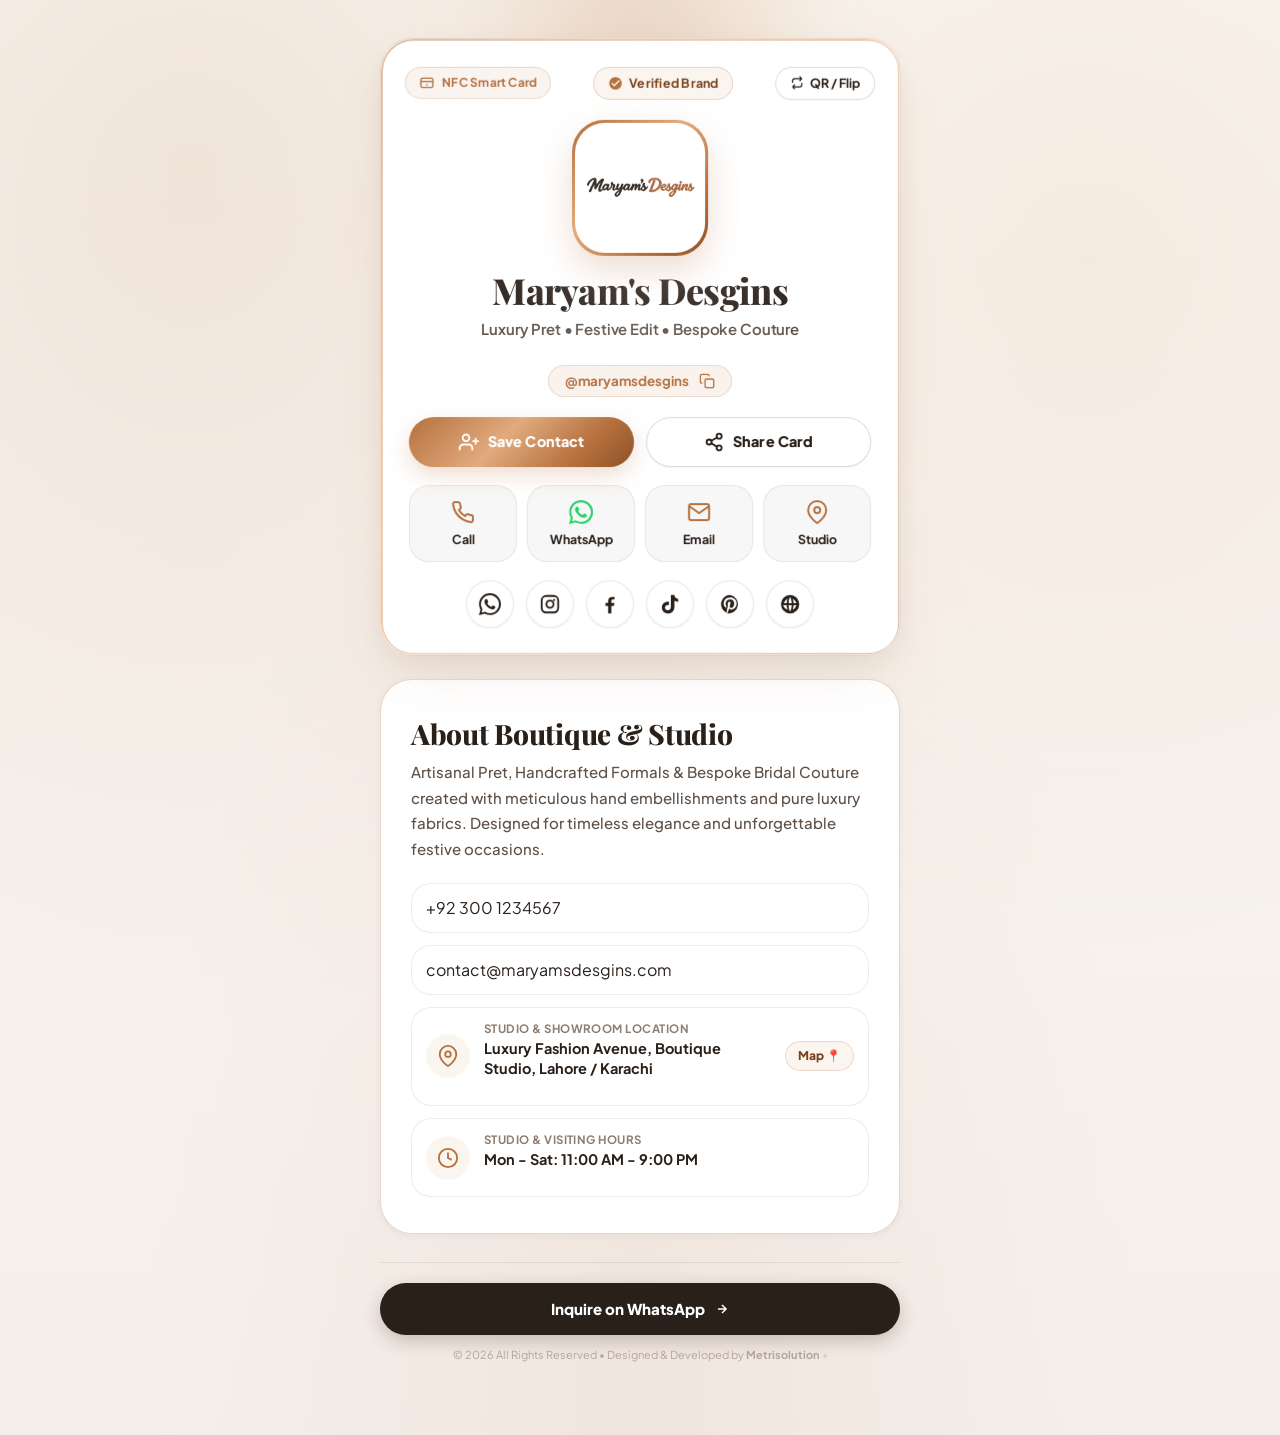
==== commit 8651d005: "Bug's Fix" ====
--- a/index.html
+++ b/index.html
@@ -12,9 +12,9 @@
   <link rel="preconnect" href="https://fonts.gstatic.com" crossorigin />
   <link href="https://fonts.googleapis.com/css2?family=Playfair+Display:ital,wght@0,600;0,700;0,800;1,600&family=Plus+Jakarta+Sans:wght@300;400;500;600;700;800;900&display=swap" rel="stylesheet" />
 
-  <!-- Tailwind CSS & Custom Design System -->
-  <script src="https://cdn.tailwindcss.com"></script>
-  <link rel="stylesheet" href="css/style.css" />
+  <!-- Production CSS & Custom Luxury Design System -->
+  <link rel="stylesheet" href="https://cdn.jsdelivr.net/npm/tailwindcss@2.2.19/dist/tailwind.min.css" />
+  <link rel="stylesheet" href="./css/style.css" />
 </head>
 <body class="public-body">
   <main class="min-h-screen px-3 py-4 sm:px-6 sm:py-8 flex flex-col justify-center items-center">
@@ -216,86 +216,66 @@
         </article>
       </div>
 
+     
+
       <!-- ===================================================================
-           BRAND HERITAGE & DIRECT BOUTIQUE INQUIRIES (UNIFIED EDITORIAL SUITE)
+           ABOUT BOUTIQUE & DIRECT STUDIO INQUIRIES
            =================================================================== -->
-      <section id="aboutSection" class="editorial-card" aria-label="Brand Heritage and Boutique Inquiries">
-        <!-- Brand Story Header -->
+      <section id="aboutSection" class="editorial-card" aria-label="About Boutique and Direct Inquiries">
+        <!-- Brand Story / Bio Header -->
         <div class="editorial-header">
-          <div class="editorial-badge">Haute Couture &amp; Pret</div>
-          <h2 class="editorial-title">Artisanal Pret &amp; Bespoke Couture</h2>
+          <h2 class="editorial-title">About Boutique &amp; Studio</h2>
           <p id="aboutStoryText" class="editorial-body">
-            Artisanal Pret, Handcrafted Formals &amp; Bespoke Bridal Couture created with meticulous hand embellishments and pure luxury fabrics. Designed for timeless elegance and unforgettable festive occasions.
+            Artisanal Pret, Handcrafted Formals &amp; Bespoke Bridal Couture created with meticulous hand embellishments and pure luxury fabrics.
           </p>
         </div>
 
-        <!-- Luxury Artisanal Features -->
-        <div class="editorial-grid">
-          <div class="editorial-feature">
-            <span class="editorial-feature-icon">✨</span>
-            <h4>Handcrafted Elegance</h4>
-            <p>Meticulous zardozi, resham, and gotta embellishments crafted by master artisans.</p>
+        <!-- Personal Boutique Details & Inquiries -->
+        <div class="contact-rows-wrap">
+          <!-- Direct WhatsApp Row -->
+          <a id="tabWaLink" href="https://wa.me/923001234567" target="_blank" rel="noopener noreferrer" class="contact-row-interactive">
+            <div class="contact-icon is-wa">
+              <svg viewBox="0 0 24 24"><path d="M20.5 3.5A11.8 11.8 0 0 0 12.1 0C5.5 0 .2 5.3.2 11.9c0 2.1.6 4.1 1.6 5.9L0 24l6.4-1.7a11.9 11.9 0 0 0 5.7 1.5c6.6 0 11.9-5.3 11.9-11.9 0-3.2-1.2-6.2-3.5-8.4ZM12.1 21.8a9.8 9.8 0 0 1-5-1.4l-.4-.2-3.8 1 1-3.7-.2-.4a9.8 9.8 0 1 1 8.4 4.7Zm5.4-7.4c-.3-.2-1.7-.9-2-.9-.3-.1-.5-.2-.7.1-.2.3-.8 1-.9 1.1-.2.2-.3.2-.6.1-.3-.2-1.2-.5-2.4-1.5-.9-.8-1.5-1.7-1.6-2-.2-.3 0-.5.1-.6l.4-.5c.1-.2.2-.3.3-.5.1-.2.1-.4 0-.5 0-.2-.7-1.6-.9-2.2-.2-.5-.5-.5-.7-.5h-.6c-.2 0-.5.1-.8.4-.3.3-1 1-1 2.5s1.1 2.9 1.2 3.1c.2.2 2.1 3.2 5 4.4.7.3 1.2.5 1.6.6.7.2 1.3.2 1.8.1.6-.1 1.7-.7 2-1.4.2-.7.2-1.3.2-1.4-.1-.1-.3-.2-.6-.4Z"/></svg>
+            </div>
+            <div class="contact-text-col">
+              <span class="contact-label">Direct WhatsApp Inquiries</span>
+              <span class="contact-val font-semibold">Start WhatsApp Consultation</span>
+            </div>
+            <span class="contact-action-badge">Chat 💬</span>
+          </a>
+
+          <!-- Boutique Email Row -->
+          <a id="tabEmailLink" href="mailto:contact@maryamsdesgins.com" class="contact-row-interactive">
+            <div class="contact-icon">
+              <svg viewBox="0 0 24 24" fill="none" stroke="currentColor" stroke-width="2"><path d="M4 4h16c1.1 0 2 .9 2 2v12c0 1.1-.9 2-2 2H4c-1.1 0-2-.9-2-2V6c0-1.1.9-2 2-2z"></path><polyline points="22,6 12,13 2,6"></polyline></svg>
+            </div>
+            <div class="contact-text-col">
+              <span class="contact-label">Boutique Inquiries Email</span>
+              <span class="contact-val">contact@maryamsdesgins.com</span>
+            </div>
+            <span class="contact-action-badge">Email ✉️</span>
+          </a>
+
+          <!-- Studio & Showroom Address Row -->
+          <div class="contact-row-interactive is-static">
+            <div class="contact-icon">
+              <svg viewBox="0 0 24 24" fill="none" stroke="currentColor" stroke-width="2"><path d="M21 10c0 7-9 13-9 13s-9-6-9-13a9 9 0 0 1 18 0z"></path><circle cx="12" cy="10" r="3"></circle></svg>
+            </div>
+            <div class="contact-text-col">
+              <span class="contact-label">Studio &amp; Showroom Location</span>
+              <p id="tabAddressText" class="contact-val">Luxury Fashion Avenue, Boutique Studio, Lahore / Karachi</p>
+            </div>
+            <a id="tabDirectionsBtn" href="https://maps.google.com/?q=Maryam's+Designs+Studio" target="_blank" rel="noopener noreferrer" class="contact-action-badge">Map 📍</a>
           </div>
-          <div class="editorial-feature">
-            <span class="editorial-feature-icon">🌿</span>
-            <h4>Pure Luxury Fabrics</h4>
-            <p>Airy summer lawns, pure chiffons, rich brocades, and raw silks.</p>
-          </div>
-        </div>
-
-        <!-- Merged Inquiry & Showroom Information (Direct Contact Suite) -->
-        <div class="editorial-inquiry-box">
-          <div class="editorial-inquiry-header">
-            <h3 class="editorial-inquiry-title">Direct Boutique Inquiries &amp; Studio</h3>
-            <span class="editorial-inquiry-subtitle">Connect directly with our boutique concierge for custom orders and consultations</span>
-          </div>
-
-          <div class="contact-rows-wrap">
-            <!-- Direct WhatsApp Row -->
-            <a id="tabWaLink" href="https://wa.me/923001234567" target="_blank" rel="noopener noreferrer" class="contact-row-interactive">
-              <div class="contact-icon is-wa">
-                <svg viewBox="0 0 24 24"><path d="M20.5 3.5A11.8 11.8 0 0 0 12.1 0C5.5 0 .2 5.3.2 11.9c0 2.1.6 4.1 1.6 5.9L0 24l6.4-1.7a11.9 11.9 0 0 0 5.7 1.5c6.6 0 11.9-5.3 11.9-11.9 0-3.2-1.2-6.2-3.5-8.4ZM12.1 21.8a9.8 9.8 0 0 1-5-1.4l-.4-.2-3.8 1 1-3.7-.2-.4a9.8 9.8 0 1 1 8.4 4.7Zm5.4-7.4c-.3-.2-1.7-.9-2-.9-.3-.1-.5-.2-.7.1-.2.3-.8 1-.9 1.1-.2.2-.3.2-.6.1-.3-.2-1.2-.5-2.4-1.5-.9-.8-1.5-1.7-1.6-2-.2-.3 0-.5.1-.6l.4-.5c.1-.2.2-.3.3-.5.1-.2.1-.4 0-.5 0-.2-.7-1.6-.9-2.2-.2-.5-.5-.5-.7-.5h-.6c-.2 0-.5.1-.8.4-.3.3-1 1-1 2.5s1.1 2.9 1.2 3.1c.2.2 2.1 3.2 5 4.4.7.3 1.2.5 1.6.6.7.2 1.3.2 1.8.1.6-.1 1.7-.7 2-1.4.2-.7.2-1.3.2-1.4-.1-.1-.3-.2-.6-.4Z"/></svg>
-              </div>
-              <div class="contact-text-col">
-                <span class="contact-label">Direct WhatsApp</span>
-                <span class="contact-val font-semibold">Start WhatsApp Consultation</span>
-              </div>
-              <span class="contact-action-badge">Chat 💬</span>
-            </a>
-
-            <!-- Boutique Email Row -->
-            <a id="tabEmailLink" href="mailto:contact@maryamsdesgins.com" class="contact-row-interactive">
-              <div class="contact-icon">
-                <svg viewBox="0 0 24 24" fill="none" stroke="currentColor" stroke-width="2"><path d="M4 4h16c1.1 0 2 .9 2 2v12c0 1.1-.9 2-2 2H4c-1.1 0-2-.9-2-2V6c0-1.1.9-2 2-2z"></path><polyline points="22,6 12,13 2,6"></polyline></svg>
-              </div>
-              <div class="contact-text-col">
-                <span class="contact-label">Boutique Inquiries Email</span>
-                <span class="contact-val">contact@maryamsdesgins.com</span>
-              </div>
-              <span class="contact-action-badge">Email ✉️</span>
-            </a>
-
-            <!-- Studio & Showroom Address Row -->
-            <div class="contact-row-interactive is-static">
-              <div class="contact-icon">
-                <svg viewBox="0 0 24 24" fill="none" stroke="currentColor" stroke-width="2"><path d="M21 10c0 7-9 13-9 13s-9-6-9-13a9 9 0 0 1 18 0z"></path><circle cx="12" cy="10" r="3"></circle></svg>
-              </div>
-              <div class="contact-text-col">
-                <span class="contact-label">Studio &amp; Showroom</span>
-                <p id="tabAddressText" class="contact-val">Luxury Fashion Avenue, Boutique Studio, Lahore / Karachi</p>
-              </div>
-              <a id="tabDirectionsBtn" href="https://maps.google.com/?q=Maryam's+Designs+Studio" target="_blank" rel="noopener noreferrer" class="contact-action-badge">Map 📍</a>
-            </div>
-
-            <!-- Visiting Hours Row -->
-            <div class="contact-row-interactive is-static">
-              <div class="contact-icon">
-                <svg viewBox="0 0 24 24" fill="none" stroke="currentColor" stroke-width="2"><circle cx="12" cy="12" r="10"></circle><polyline points="12 6 12 12 16 14"></polyline></svg>
-              </div>
-              <div class="contact-text-col">
-                <span class="contact-label">Studio Hours</span>
-                <p id="tabHoursText" class="contact-val">Mon - Sat: 11:00 AM - 9:00 PM</p>
-              </div>
+
+          <!-- Visiting Hours Row -->
+          <div class="contact-row-interactive is-static">
+            <div class="contact-icon">
+              <svg viewBox="0 0 24 24" fill="none" stroke="currentColor" stroke-width="2"><circle cx="12" cy="12" r="10"></circle><polyline points="12 6 12 12 16 14"></polyline></svg>
+            </div>
+            <div class="contact-text-col">
+              <span class="contact-label">Studio &amp; Visiting Hours</span>
+              <p id="tabHoursText" class="contact-val">Mon - Sat: 11:00 AM - 9:00 PM</p>
             </div>
           </div>
         </div>
--- a/css/style.css
+++ b/css/style.css
@@ -770,6 +770,186 @@
 }
 
 /* ==========================================================================
+   FEATURED BOUTIQUE SHOWCASE LINKS (THE TWO CURATED LINKS)
+   ========================================================================== */
+
+.featured-links-wrap {
+  display: flex;
+  flex-direction: column;
+  gap: 14px;
+  width: 100%;
+  margin-top: 24px;
+}
+
+.featured-links-header {
+  display: flex;
+  align-items: center;
+  justify-content: space-between;
+  padding: 0 4px;
+}
+
+.featured-links-title {
+  font-family: var(--font-serif);
+  font-size: 19px;
+  font-weight: 700;
+  color: var(--brand-espresso);
+  letter-spacing: -0.01em;
+  margin: 0;
+}
+
+.featured-links-badge {
+  font-size: 11px;
+  font-weight: 700;
+  text-transform: uppercase;
+  letter-spacing: 0.05em;
+  color: var(--brand-primary);
+  background: var(--brand-primary-light);
+  padding: 3px 10px;
+  border-radius: var(--radius-full);
+  border: 1px solid rgba(182, 113, 63, 0.2);
+}
+
+.link-pill {
+  position: relative;
+  display: flex;
+  align-items: center;
+  gap: 16px;
+  padding: 16px 18px;
+  background: #FFFFFF;
+  border: 1.5px solid var(--border-card);
+  border-radius: var(--radius-xl);
+  text-decoration: none;
+  color: var(--brand-espresso);
+  box-shadow: var(--shadow-sm);
+  transition: transform 0.22s var(--ease-spring), box-shadow 0.22s var(--ease-spring), border-color 0.22s var(--ease-spring);
+  overflow: hidden;
+}
+
+.link-pill:hover {
+  transform: translateY(-2px);
+  border-color: var(--brand-primary);
+  box-shadow: 0 10px 24px rgba(182, 113, 63, 0.16);
+}
+
+.link-pill.is-featured {
+  background: linear-gradient(135deg, #FFFFFF 0%, #FAF6F0 100%);
+  border: 1.5px solid rgba(182, 113, 63, 0.45);
+}
+
+.link-thumbnail {
+  width: 64px;
+  height: 64px;
+  border-radius: var(--radius-md);
+  object-fit: cover;
+  flex-shrink: 0;
+  border: 1px solid rgba(182, 113, 63, 0.22);
+  background: #F9F4EE;
+  box-shadow: 0 2px 8px rgba(42, 32, 26, 0.08);
+}
+
+.link-details {
+  flex: 1;
+  min-width: 0;
+  text-align: left;
+}
+
+.link-header-row {
+  display: flex;
+  align-items: center;
+  gap: 8px;
+  flex-wrap: wrap;
+  margin-bottom: 3px;
+}
+
+.link-title {
+  font-family: var(--font-serif);
+  font-size: 16.5px;
+  font-weight: 700;
+  color: var(--brand-espresso);
+  margin: 0;
+  line-height: 1.25;
+}
+
+.link-badge {
+  display: inline-block;
+  padding: 2px 8px;
+  border-radius: var(--radius-full);
+  background: var(--brand-primary-light);
+  color: var(--brand-primary-dark);
+  font-size: 10px;
+  font-weight: 800;
+  text-transform: uppercase;
+  letter-spacing: 0.03em;
+  border: 1px solid rgba(182, 113, 63, 0.25);
+}
+
+.link-description {
+  font-size: 12px;
+  line-height: 1.45;
+  color: var(--text-secondary);
+  margin: 0;
+  display: -webkit-box;
+  -webkit-line-clamp: 2;
+  -webkit-box-orient: vertical;
+  overflow: hidden;
+}
+
+.link-chevron {
+  width: 28px;
+  height: 28px;
+  border-radius: var(--radius-full);
+  background: var(--brand-primary-light);
+  color: var(--brand-primary);
+  display: flex;
+  align-items: center;
+  justify-content: center;
+  flex-shrink: 0;
+  transition: transform 0.2s ease, background 0.2s ease, color 0.2s ease;
+}
+
+.link-pill:hover .link-chevron {
+  transform: translateX(3px);
+  background: var(--brand-primary);
+  color: #FFFFFF;
+}
+
+.link-chevron svg {
+  width: 18px;
+  height: 18px;
+  fill: currentColor;
+}
+
+/* ==========================================================================
+   NETLIFY & PRODUCTION STANDALONE UTILITIES GUARANTEE
+   ========================================================================== */
+main.min-h-screen {
+  min-height: 100vh;
+  display: flex;
+  flex-direction: column;
+  justify-content: center;
+  align-items: center;
+}
+.flex { display: flex; }
+.flex-col { flex-direction: column; }
+.items-center { align-items: center; }
+.justify-center { justify-content: center; }
+.text-center { text-align: center; }
+.w-4 { width: 1rem; }
+.h-4 { height: 1rem; }
+.w-3\.5 { width: 0.875rem; }
+.h-3\.5 { height: 0.875rem; }
+.ml-1 { margin-left: 0.25rem; }
+.mr-1\.5 { margin-right: 0.375rem; }
+.mt-1 { margin-top: 0.25rem; }
+.mt-4 { margin-top: 1rem; }
+.pt-3 { padding-top: 0.75rem; }
+.gap-2 { gap: 0.5rem; }
+.gap-3 { gap: 0.75rem; }
+.font-semibold { font-weight: 600; }
+.font-bold { font-weight: 700; }
+.font-extrabold { font-weight: 800; }
+
+/* ==========================================================================
    UNIFIED BRAND HERITAGE & DIRECT BOUTIQUE INQUIRIES EDITORIAL CARD
    All inquiry and contact channels directly integrated with brand story
    ========================================================================== */
@@ -790,21 +970,8 @@
 }
 
 .editorial-header {
-  margin-bottom: 24px;
-}
-
-.editorial-badge {
-  display: inline-block;
-  padding: 4px 12px;
-  border-radius: var(--radius-full);
-  background: var(--brand-primary-light);
-  color: var(--brand-primary-dark);
-  font-size: 11.5px;
-  font-weight: 800;
-  letter-spacing: 0.04em;
-  text-transform: uppercase;
-  margin-bottom: 10px;
-  border: 1px solid rgba(182, 113, 63, 0.22);
+  margin-bottom: 22px;
+  text-align: left;
 }
 
 .editorial-title {
@@ -812,7 +979,7 @@
   font-size: 24px;
   font-weight: 800;
   color: var(--brand-espresso);
-  margin: 0 0 10px;
+  margin: 0 0 8px;
   letter-spacing: -0.01em;
   line-height: 1.25;
 }
@@ -831,79 +998,11 @@
   font-weight: 500;
 }
 
-.editorial-grid {
-  display: grid;
-  grid-template-columns: 1fr 1fr;
-  gap: 14px;
-  margin-bottom: 26px;
-}
-
-@media (max-width: 480px) {
-  .editorial-grid {
-    grid-template-columns: 1fr;
-  }
-}
-
-.editorial-feature {
-  padding: 16px;
-  border-radius: var(--radius-lg);
-  background: var(--bg-subtle);
-  border: 1px solid rgba(42, 32, 26, 0.06);
-}
-
-.editorial-feature-icon {
-  font-size: 24px;
-  display: block;
-  margin-bottom: 6px;
-}
-
-.editorial-feature h4 {
-  margin: 0 0 4px;
-  font-size: 15px;
-  font-weight: 800;
-  color: var(--brand-espresso);
-}
-
-.editorial-feature p {
-  margin: 0;
-  font-size: 13px;
-  color: var(--text-secondary);
-  line-height: 1.45;
-}
-
-/* Merged Inquiry Box */
-.editorial-inquiry-box {
-  background: var(--bg-subtle);
-  border-radius: var(--radius-xl);
-  padding: 22px 18px;
-  border: 1.5px solid rgba(182, 113, 63, 0.2);
-}
-
-.editorial-inquiry-header {
-  margin-bottom: 16px;
-  text-align: left;
-}
-
-.editorial-inquiry-title {
-  font-family: var(--font-serif);
-  font-size: 20px;
-  font-weight: 800;
-  color: var(--brand-espresso);
-  margin: 0;
-  letter-spacing: -0.01em;
-}
-
-.editorial-inquiry-subtitle {
-  font-size: 13px;
-  color: var(--text-tertiary);
-  display: block;
-  margin-top: 3px;
-}
-
 .contact-rows-wrap {
   display: flex;
   flex-direction: column;
-  gap: 10px;
+  gap: 12px;
+  margin-top: 20px;
 }
 
 .contact-row-interactive {
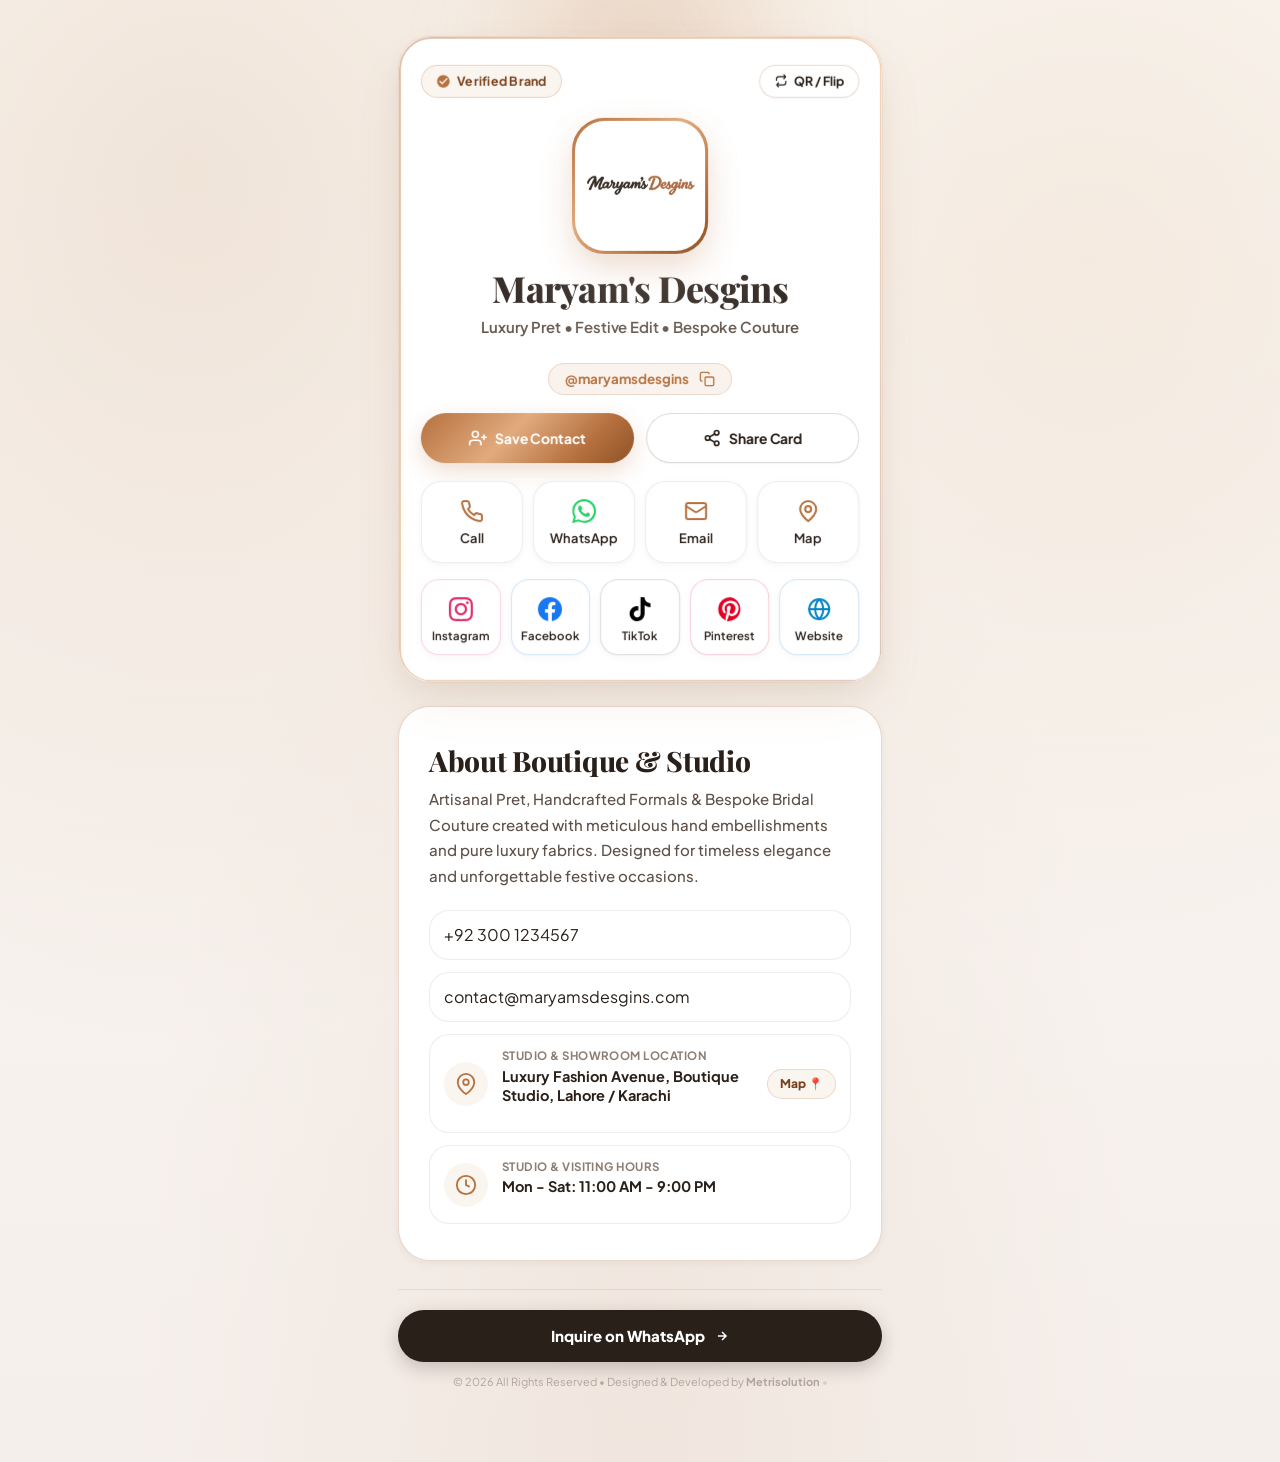
==== commit f3364c37: "Add files via upload" ====
--- a/index.html
+++ b/index.html
@@ -17,7 +17,7 @@
   <link rel="stylesheet" href="./css/style.css" />
 </head>
 <body class="public-body">
-  <main class="min-h-screen px-3 py-4 sm:px-6 sm:py-8 flex flex-col justify-center items-center">
+  <main class="min-h-screen px-2 py-3 sm:px-6 sm:py-8 flex flex-col justify-center items-center">
     <div class="card-outer-wrap">
       <!-- Ambient Luxury Glow -->
       <div class="card-ambient-glow" aria-hidden="true"></div>
@@ -33,19 +33,9 @@
             <div class="card-foil-border" aria-hidden="true"></div>
             <div class="card-specular-sheen" aria-hidden="true"></div>
 
-            <!-- Top Utility Bar: Chip + Verified Badge + Flip Trigger -->
+            <!-- Top Utility Bar: Verified Badge + Flip Trigger (NFC Removed) -->
             <div class="card-top-row">
-              <div class="card-chip-badge" title="NFC Enabled Digital Visiting Card">
-                <svg class="chip-icon" viewBox="0 0 24 24" fill="none" stroke="currentColor" stroke-width="2">
-                  <rect x="3" y="5" width="18" height="14" rx="2.5"></rect>
-                  <line x1="3" y1="10" x2="21" y2="10"></line>
-                  <line x1="7" y1="15" x2="7.01" y2="15"></line>
-                  <line x1="11" y1="15" x2="13" y2="15"></line>
-                </svg>
-                <span>NFC Smart Card</span>
-              </div>
-
-              <div class="verified-identity-badge" title="Verified Digital Card">
+              <div class="verified-identity-badge" title="Verified Digital Visiting Card">
                 <svg viewBox="0 0 24 24" aria-hidden="true">
                   <path d="M12 2C6.48 2 2 6.48 2 12s4.48 10 10 10 10-4.48 10-10S17.52 2 12 2zm-2 15l-5-5 1.41-1.41L10 14.17l7.59-7.59L19 8l-9 9z"/>
                 </svg>
@@ -106,10 +96,10 @@
               </button>
             </div>
 
-            <!-- Quick-Touch Direct Channels (Call, WhatsApp, Email, Studio Map) -->
+            <!-- Quick-Touch Direct Channels (Call, WhatsApp, Email, Map) -->
             <div class="card-quick-touch-grid">
               <a id="callLink" href="tel:+923001234567" class="quick-touch-btn" title="Call Boutique">
-                <svg viewBox="0 0 24 24" fill="none" stroke="currentColor" stroke-width="2">
+                <svg viewBox="0 0 24 24" fill="none" stroke="currentColor" stroke-width="2" stroke-linecap="round" stroke-linejoin="round">
                   <path d="M22 16.92v3a2 2 0 0 1-2.18 2 19.79 19.79 0 0 1-8.63-3.07 19.5 19.5 0 0 1-6-6 19.79 19.79 0 0 1-3.07-8.67A2 2 0 0 1 4.11 2h3a2 2 0 0 1 2 1.72 12.84 12.84 0 0 0 .7 2.81 2 2 0 0 1-.45 2.11L8.09 9.91a16 16 0 0 0 6 6l1.27-1.27a2 2 0 0 1 2.11-.45 12.84 12.84 0 0 0 2.81.7A2 2 0 0 1 22 16.92z"/>
                 </svg>
                 <span>Call</span>
@@ -123,41 +113,58 @@
               </a>
 
               <a id="emailLink" href="mailto:contact@maryamsdesgins.com" class="quick-touch-btn" title="Send Email">
-                <svg viewBox="0 0 24 24" fill="none" stroke="currentColor" stroke-width="2">
-                  <path d="M4 4h16c1.1 0 2 .9 2 2v12c0 1.1-.9 2-2 2H4c-1.1 0-2-.9-2-2V6c0-1.1.9-2 2-2z"></path>
-                  <polyline points="22,6 12,13 2,6"></polyline>
+                <svg viewBox="0 0 24 24" fill="none" stroke="currentColor" stroke-width="2" stroke-linecap="round" stroke-linejoin="round">
+                  <rect x="2" y="4" width="20" height="16" rx="2"></rect>
+                  <path d="m22 7-8.97 5.7a1.94 1.94 0 0 1-2.06 0L2 7"></path>
                 </svg>
                 <span>Email</span>
               </a>
 
               <a id="directionsLink" href="https://maps.google.com/?q=Maryam's+Designs+Studio" target="_blank" rel="noopener noreferrer" class="quick-touch-btn" title="Studio Directions">
-                <svg viewBox="0 0 24 24" fill="none" stroke="currentColor" stroke-width="2">
-                  <path d="M21 10c0 7-9 13-9 13s-9-6-9-13a9 9 0 0 1 18 0z"></path>
+                <svg viewBox="0 0 24 24" fill="none" stroke="currentColor" stroke-width="2" stroke-linecap="round" stroke-linejoin="round">
+                  <path d="M20 10c0 6-8 12-8 12s-8-6-8-12a8 8 0 0 1 16 0Z"></path>
                   <circle cx="12" cy="10" r="3"></circle>
                 </svg>
-                <span>Studio</span>
-              </a>
-            </div>
-
-            <!-- Social Media Hub -->
+                <span>Map</span>
+              </a>
+            </div>
+
+            <!-- Social Media Hub: Modern Squircle Cards with Official Brand Colors -->
             <nav class="social-grid-wrap" aria-label="Social media channels">
-              <a id="whatsappLink" href="https://wa.me/923001234567" target="_blank" rel="noopener noreferrer" class="social-btn whatsapp-icon" aria-label="WhatsApp" title="WhatsApp">
-                <svg viewBox="0 0 24 24"><path d="M20.5 3.5A11.8 11.8 0 0 0 12.1 0C5.5 0 .2 5.3.2 11.9c0 2.1.6 4.1 1.6 5.9L0 24l6.4-1.7a11.9 11.9 0 0 0 5.7 1.5c6.6 0 11.9-5.3 11.9-11.9 0-3.2-1.2-6.2-3.5-8.4ZM12.1 21.8a9.8 9.8 0 0 1-5-1.4l-.4-.2-3.8 1 1-3.7-.2-.4a9.8 9.8 0 1 1 8.4 4.7Zm5.4-7.4c-.3-.2-1.7-.9-2-.9-.3-.1-.5-.2-.7.1-.2.3-.8 1-.9 1.1-.2.2-.3.2-.6.1-.3-.2-1.2-.5-2.4-1.5-.9-.8-1.5-1.7-1.6-2-.2-.3 0-.5.1-.6l.4-.5c.1-.2.2-.3.3-.5.1-.2.1-.4 0-.5 0-.2-.7-1.6-.9-2.2-.2-.5-.5-.5-.7-.5h-.6c-.2 0-.5.1-.8.4-.3.3-1 1-1 2.5s1.1 2.9 1.2 3.1c.2.2 2.1 3.2 5 4.4.7.3 1.2.5 1.6.6.7.2 1.3.2 1.8.1.6-.1 1.7-.7 2-1.4.2-.7.2-1.3.2-1.4-.1-.1-.3-.2-.6-.4Z"/></svg>
-              </a>
+              
               <a id="instagramLink" href="https://instagram.com/maryamsdesgins" target="_blank" rel="noopener noreferrer" class="social-btn instagram-icon" aria-label="Instagram" title="Instagram">
-                <svg viewBox="0 0 24 24"><path d="M7.8 2h8.4A5.8 5.8 0 0 1 22 7.8v8.4a5.8 5.8 0 0 1-5.8 5.8H7.8A5.8 5.8 0 0 1 2 16.2V7.8A5.8 5.8 0 0 1 7.8 2Zm0 2A3.8 3.8 0 0 0 4 7.8v8.4A3.8 3.8 0 0 0 7.8 20h8.4a3.8 3.8 0 0 0 3.8-3.8V7.8A3.8 3.8 0 0 0 16.2 4H7.8Zm8.8 2.2a1.2 1.2 0 1 1 0 2.4 1.2 1.2 0 0 1 0-2.4ZM12 7.1a4.9 4.9 0 1 1 0 9.8 4.9 4.9 0 0 1 0-9.8Zm0 2a2.9 2.9 0 1 0 0 5.8 2.9 2.9 0 0 0 0-5.8Z"/></svg>
-              </a>
+                <div class="social-icon-box">
+                  <svg viewBox="0 0 24 24"><path d="M12 2.163c3.204 0 3.584.012 4.85.07 3.252.148 4.771 1.691 4.919 4.919.058 1.265.069 1.645.069 4.849 0 3.205-.012 3.584-.069 4.849-.149 3.225-1.664 4.771-4.919 4.919-1.266.058-1.644.07-4.85.07-3.204 0-3.584-.012-4.849-.07-3.26-.149-4.771-1.699-4.919-4.92-.058-1.265-.07-1.644-.07-4.849 0-3.204.013-3.583.07-4.849.149-3.227 1.664-4.771 4.919-4.919 1.266-.057 1.645-.069 4.849-.069zm0-2.163c-3.259 0-3.667.014-4.947.072-4.358.2-6.78 2.618-6.98 6.98-.059 1.281-.073 1.689-.073 4.948 0 3.259.014 3.668.072 4.948.2 4.358 2.618 6.78 6.98 6.98 1.281.058 1.689.072 4.948.072 3.259 0 3.668-.014 4.948-.072 4.354-.2 6.782-2.618 6.979-6.98.059-1.28.073-1.689.073-4.948 0-3.259-.014-3.667-.072-4.947-.196-4.354-2.617-6.78-6.979-6.98-1.281-.059-1.69-.073-4.949-.073zm0 5.838c-3.403 0-6.162 2.759-6.162 6.162s2.759 6.163 6.162 6.163 6.162-2.759 6.162-6.163c0-3.403-2.759-6.162-6.162-6.162zm0 10.162c-2.209 0-4-1.79-4-4 0-2.209 1.791-4 4-4s4 1.791 4 4c0 2.21-1.791 4-4 4zm6.406-11.845c-.796 0-1.441.645-1.441 1.44s.645 1.44 1.441 1.44c.795 0 1.439-.645 1.439-1.44s-.644-1.44-1.439-1.44z"/></svg>
+                </div>
+                <span class="social-name">Instagram</span>
+              </a>
+
               <a id="facebookLink" href="https://facebook.com/maryamsdesgins" target="_blank" rel="noopener noreferrer" class="social-btn facebook-icon" aria-label="Facebook" title="Facebook">
-                <svg viewBox="0 0 24 24"><path d="M13.5 22v-8.2h2.8l.5-3.2h-3.3V8.5c0-.9.3-1.6 1.7-1.6h1.8V4.1c-.3 0-1.4-.1-2.6-.1-2.6 0-4.4 1.6-4.4 4.5v2.1H7.1v3.2H10V22h3.5Z"/></svg>
-              </a>
+                <div class="social-icon-box">
+                  <svg viewBox="0 0 24 24"><path d="M24 12.073c0-6.627-5.373-12-12-12s-12 5.373-12 12c0 5.99 4.388 10.954 10.125 11.854v-8.385H7.078v-3.47h3.047V9.43c0-3.007 1.792-4.669 4.533-4.669 1.312 0 2.686.235 2.686.235v2.953H15.83c-1.491 0-1.956.925-1.956 1.874v2.25h3.328l-.532 3.47h-2.796v8.385C19.612 23.027 24 18.062 24 12.073z"/></svg>
+                </div>
+                <span class="social-name">Facebook</span>
+              </a>
+
               <a id="tiktokLink" href="https://tiktok.com/@maryamsdesgins" target="_blank" rel="noopener noreferrer" class="social-btn tiktok-icon" aria-label="TikTok" title="TikTok">
-                <svg viewBox="0 0 24 24"><path d="M16.7 2c.3 2.5 1.7 4 4.2 4.2v3.2a7.8 7.8 0 0 1-4.1-1.2v6.4c0 4.1-2.5 7.4-7 7.4-3.7 0-6.7-2.5-6.7-6.3 0-4.4 3.7-6.9 7.8-6.2v3.4c-1.9-.6-4.4.5-4.4 2.8 0 1.6 1.3 2.8 3.1 2.8 2 0 3.3-1.2 3.3-3.9V2h3.8Z"/></svg>
-              </a>
+                <div class="social-icon-box">
+                  <svg viewBox="0 0 24 24"><path d="M12.525.02c1.31-.02 2.61-.01 3.91-.02.08 1.53.63 3.09 1.75 4.17 1.12 1.11 2.7 1.62 4.24 1.79v4.03c-1.44-.05-2.89-.35-4.2-.97-.57-.26-1.1-.59-1.62-.93-.01 2.92.01 5.84-.02 8.75-.08 1.4-.54 2.79-1.35 3.94-1.31 1.92-3.58 3.17-5.91 3.21-1.43.08-2.86-.31-4.08-1.03-2.02-1.19-3.44-3.37-3.65-5.71-.02-.5-.03-1-.01-1.49.18-1.9 1.12-3.72 2.58-4.96 1.66-1.44 3.98-2.13 6.15-1.72.02 1.48-.04 2.96-.04 4.44-.99-.32-2.15-.23-3.02.37-.63.41-1.11 1.04-1.36 1.75-.21.51-.24 1.07-.14 1.61.24 1.64 1.82 3.02 3.5 2.87 1.12-.01 2.19-.66 2.77-1.61.19-.33.4-.67.41-1.06.1-1.79.06-3.57.07-5.36.01-4.03-.01-8.05.02-12.07z"/></svg>
+                </div>
+                <span class="social-name">TikTok</span>
+              </a>
+
               <a id="pinterestLink" href="https://pinterest.com/maryamsdesgins" target="_blank" rel="noopener noreferrer" class="social-btn pinterest-icon" aria-label="Pinterest" title="Pinterest">
-                <svg viewBox="0 0 24 24"><path d="M12 2a10 10 0 0 0-3.6 19.3c-.1-.8-.2-2 .1-2.9l1.2-5.1s-.3-.6-.3-1.5c0-1.4.8-2.5 1.8-2.5.9 0 1.3.6 1.3 1.4 0 .9-.6 2.2-.9 3.4-.2 1 .5 1.9 1.6 1.9 1.9 0 3.3-2 3.3-4.9 0-2.6-1.8-4.4-4.5-4.4-3.1 0-4.9 2.3-4.9 4.7 0 .9.4 1.9.8 2.5.1.1.1.2.1.4l-.3 1.2c0 .2-.2.3-.4.2-1.4-.7-2.3-2.7-2.3-4.4C5 7.7 7.6 4.6 12.3 4.6c3.8 0 6.8 2.7 6.8 6.4 0 3.8-2.4 6.9-5.7 6.9-1.1 0-2.2-.6-2.5-1.3l-.7 2.6c-.3.9-1 2.1-1.4 2.8A10 10 0 1 0 12 2Z"/></svg>
-              </a>
+                <div class="social-icon-box">
+                  <svg viewBox="0 0 24 24"><path d="M12 0a12 12 0 0 0-4.37 23.17c-.07-.98-.13-2.5.03-3.58l1.45-6.14s-.37-.74-.37-1.84c0-1.73 1-3.02 2.26-3.02 1.07 0 1.58.8 1.58 1.76 0 1.07-.68 2.68-1.04 4.17-.3 1.25.63 2.27 1.86 2.27 2.23 0 3.95-2.35 3.95-5.74 0-3-2.16-5.1-5.24-5.1-3.57 0-5.67 2.68-5.67 5.44 0 1.08.41 2.23.93 2.86.1.13.12.24.09.37l-.35 1.42c-.06.23-.19.28-.43.17-1.6-.74-2.6-3.08-2.6-4.96 0-4.04 2.94-7.75 8.47-7.75 4.45 0 7.9 3.17 7.9 7.4 0 4.42-2.79 7.98-6.66 7.98-1.3 0-2.52-.68-2.94-1.48l-.8 3.05c-.29 1.11-1.08 2.5-1.61 3.36A12 12 0 1 0 12 0z"/></svg>
+                </div>
+                <span class="social-name">Pinterest</span>
+              </a>
+
               <a id="websiteLink" href="https://maryamsdesign.com" target="_blank" rel="noopener noreferrer" class="social-btn website-icon" aria-label="Website" title="Website">
-                <svg viewBox="0 0 24 24"><path d="M12 2a10 10 0 1 0 0 20 10 10 0 0 0 0-20Zm6.9 9h-3.1a15.2 15.2 0 0 0-1.1-5.1A8 8 0 0 1 18.9 11ZM12 4.1c.7 1 1.5 3.1 1.7 6.9h-3.4c.2-3.8 1-5.9 1.7-6.9ZM4.3 13h3.9a15.2 15.2 0 0 0 1.1 5.1A8 8 0 0 1 4.3 13Zm3.9-2H5.1a8 8 0 0 1 4.2-5.1A15.2 15.2 0 0 0 8.2 11Zm3.8 8.9c-.7-1-1.5-3.1-1.7-6.9h3.4c-.2 3.8-1 5.9-1.7 6.9Zm2.7-1.8a15.2 15.2 0 0 0 1.1-5.1h3.1a8 8 0 0 1-4.2 5.1Z"/></svg>
+                <div class="social-icon-box">
+                  <svg viewBox="0 0 24 24" fill="none" stroke="currentColor" stroke-width="2" stroke-linecap="round" stroke-linejoin="round"><circle cx="12" cy="12" r="10"></circle><path d="M12 2a14.5 14.5 0 0 0 0 20 14.5 14.5 0 0 0 0-20"></path><path d="M2 12h20"></path></svg>
+                </div>
+                <span class="social-name">Website</span>
               </a>
             </nav>
           </div>
--- a/css/style.css
+++ b/css/style.css
@@ -158,14 +158,21 @@
 .card-outer-wrap {
   position: relative;
   width: 100%;
-  max-width: 560px;
+  max-width: 520px;
   margin: 0 auto;
-  padding: 20px 14px 44px;
+  padding: 12px 6px 36px;
+  box-sizing: border-box;
+}
+
+@media (min-width: 440px) {
+  .card-outer-wrap {
+    padding: 20px 12px 44px;
+  }
 }
 
 @media (min-width: 640px) {
   .card-outer-wrap {
-    padding: 38px 20px 60px;
+    padding: 36px 18px 60px;
   }
 }
 
@@ -191,15 +198,24 @@
   perspective: 1400px;
   width: 100%;
   margin: 0 auto;
+  box-sizing: border-box;
 }
 
 .visiting-card-flipper {
   position: relative;
   width: 100%;
-  min-height: 530px;
+  min-height: 520px;
   transform-style: preserve-3d;
   transition: transform 0.72s var(--ease-spring);
   border-radius: var(--radius-2xl);
+  box-sizing: border-box;
+}
+
+@media (max-width: 440px) {
+  .visiting-card-flipper {
+    min-height: 480px;
+    border-radius: 20px;
+  }
 }
 
 .visiting-card-flipper.is-flipped {
@@ -210,7 +226,7 @@
 /* Both Card Faces (Permanent 100% Opacity, Hardware Accelerated) */
 .card-face {
   width: 100%;
-  min-height: 530px;
+  min-height: 520px;
   border-radius: var(--radius-2xl);
   background: var(--bg-card);
   border: 1.5px solid var(--border-card);
@@ -219,19 +235,41 @@
   -webkit-backface-visibility: hidden;
   transform-style: preserve-3d;
   -webkit-transform-style: preserve-3d;
+  box-sizing: border-box;
+}
+
+@media (max-width: 440px) {
+  .card-face {
+    min-height: 480px;
+    border-radius: 20px;
+  }
 }
 
 .card-face-front {
   position: relative;
   transform: rotateY(0deg) translateZ(1px);
   -webkit-transform: rotateY(0deg) translateZ(1px);
-  padding: 28px 24px 26px;
+  padding: 24px 18px 22px;
   display: flex;
   flex-direction: column;
   align-items: center;
   text-align: center;
   z-index: 2;
   pointer-events: auto;
+  box-sizing: border-box;
+  width: 100%;
+}
+
+@media (max-width: 440px) {
+  .card-face-front {
+    padding: 18px 12px 18px;
+  }
+}
+
+@media (min-width: 640px) {
+  .card-face-front {
+    padding: 28px 22px 26px;
+  }
 }
 
 .card-face-back {
@@ -240,10 +278,11 @@
   left: 0;
   width: 100%;
   height: 100%;
+  min-height: 100%;
   transform: rotateY(180deg) translateZ(1px);
   -webkit-transform: rotateY(180deg) translateZ(1px);
   background: var(--bg-card-back);
-  padding: 26px 22px 22px;
+  padding: 24px 18px 20px;
   display: flex;
   flex-direction: column;
   align-items: center;
@@ -251,6 +290,13 @@
   justify-content: space-between;
   z-index: 1;
   pointer-events: none;
+  box-sizing: border-box;
+}
+
+@media (max-width: 440px) {
+  .card-face-back {
+    padding: 18px 12px 16px;
+  }
 }
 
 /* ==========================================================================
@@ -481,27 +527,60 @@
 .card-action-bar {
   display: grid;
   grid-template-columns: 1fr 1fr;
-  gap: 12px;
-  width: 100%;
-  margin-top: 20px;
-  padding: 0 4px;
+  gap: 8px;
+  width: 100%;
+  margin-top: 16px;
+  padding: 0;
+  box-sizing: border-box;
+}
+
+@media (min-width: 480px) {
+  .card-action-bar {
+    gap: 12px;
+    margin-top: 18px;
+  }
 }
 
 .card-action-btn {
   display: inline-flex;
   align-items: center;
   justify-content: center;
-  gap: 9px;
-  min-height: 50px;
-  padding: 12px 20px;
+  gap: 6px;
+  min-height: 46px;
+  padding: 10px 8px;
   border-radius: var(--radius-full);
-  font-size: 14.5px;
-  font-weight: 800;
-  letter-spacing: 0.01em;
+  font-size: 13px;
+  font-weight: 700;
+  letter-spacing: -0.01em;
   cursor: pointer;
   text-decoration: none;
   transition: all var(--transition-base);
   border: none;
+  white-space: nowrap;
+  box-sizing: border-box;
+  width: 100%;
+}
+
+@media (min-width: 480px) {
+  .card-action-btn {
+    gap: 8px;
+    min-height: 50px;
+    padding: 12px 16px;
+    font-size: 14px;
+  }
+}
+
+@media (max-width: 370px) {
+  .card-action-btn {
+    padding: 8px 4px;
+    font-size: 11px;
+    gap: 4px;
+    min-height: 42px;
+  }
+  .card-action-btn svg {
+    width: 15px;
+    height: 15px;
+  }
 }
 
 .card-action-primary {
@@ -539,22 +618,37 @@
 }
 
 .card-action-btn svg {
-  width: 20px;
-  height: 20px;
+  width: 18px;
+  height: 18px;
   flex-shrink: 0;
 }
 
 /* ==========================================================================
-   QUICK TOUCH DIRECT ACTION GRID (CALL, WHATSAPP, EMAIL, STUDIO)
+   QUICK TOUCH DIRECT ACTION GRID (CALL, WHATSAPP, EMAIL, MAP)
+   Direct 1:1 match to reference luxury squircle cards
    ========================================================================== */
 
 .card-quick-touch-grid {
   display: grid;
   grid-template-columns: repeat(4, 1fr);
-  gap: 10px;
-  width: 100%;
-  margin-top: 18px;
-  padding: 0 4px;
+  gap: 8px;
+  width: 100%;
+  margin-top: 15px;
+  padding: 0;
+  box-sizing: border-box;
+}
+
+@media (min-width: 480px) {
+  .card-quick-touch-grid {
+    gap: 10px;
+    margin-top: 18px;
+  }
+}
+
+@media (max-width: 360px) {
+  .card-quick-touch-grid {
+    gap: 5px;
+  }
 }
 
 .quick-touch-btn {
@@ -563,15 +657,43 @@
   align-items: center;
   justify-content: center;
   gap: 6px;
-  padding: 14px 6px 12px;
-  border-radius: var(--radius-lg);
-  background: rgba(42, 32, 26, 0.035);
+  padding: 11px 2px 9px;
+  min-height: 74px;
+  width: 100%;
+  border-radius: 18px; /* Modern luxury squircle matching reference */
+  background: #FFFFFF;
   border: 1px solid rgba(42, 32, 26, 0.08);
+  box-shadow: 0 2px 10px rgba(42, 32, 26, 0.04);
   color: var(--brand-espresso);
   text-decoration: none;
   font-size: 12.5px;
-  font-weight: 700;
-  transition: all var(--transition-fast);
+  font-weight: 600;
+  transition: all 0.22s var(--ease-spring);
+  -webkit-tap-highlight-color: transparent;
+  box-sizing: border-box;
+}
+
+@media (min-width: 480px) {
+  .quick-touch-btn {
+    padding: 14px 6px 12px;
+    min-height: 82px;
+    font-size: 13px;
+    border-radius: 20px;
+  }
+}
+
+@media (max-width: 360px) {
+  .quick-touch-btn {
+    padding: 8px 1px 6px;
+    min-height: 64px;
+    font-size: 10.5px;
+    border-radius: 14px;
+    gap: 4px;
+  }
+  .quick-touch-btn svg {
+    width: 20px;
+    height: 20px;
+  }
 }
 
 .quick-touch-btn svg {
@@ -579,80 +701,251 @@
   height: 24px;
   stroke: var(--brand-primary);
   fill: none;
-  transition: transform var(--transition-fast);
+  transition: transform 0.2s var(--ease-spring);
 }
 
 .quick-touch-btn:hover {
-  background: var(--brand-primary-light);
-  border-color: rgba(182, 113, 63, 0.32);
-  color: var(--brand-primary-dark);
-  transform: translateY(-2px);
-  box-shadow: var(--shadow-sm);
+  background: #FFFFFF;
+  border-color: rgba(182, 113, 63, 0.4);
+  transform: translateY(-3px);
+  box-shadow: 0 8px 22px rgba(182, 113, 63, 0.12);
 }
 
 .quick-touch-btn:hover svg {
-  transform: scale(1.14);
-  stroke: var(--brand-primary-dark);
-}
-
-/* Special fill for WhatsApp quick button */
+  transform: scale(1.12);
+}
+
+/* WhatsApp quick button has official green brand color */
 .quick-touch-btn.is-wa svg {
   fill: #25D366;
   stroke: none;
+  color: #25D366;
+}
+
+.quick-touch-btn.is-wa:hover {
+  border-color: rgba(37, 211, 102, 0.4);
+  box-shadow: 0 8px 22px rgba(37, 211, 102, 0.15);
 }
 
 /* ==========================================================================
-   SOCIAL MEDIA ICONS HUB
+   SOCIAL MEDIA ICONS HUB (MATCHING SQUIRCLE CARDS WITH REAL BRAND COLORS)
    ========================================================================== */
 
 .social-grid-wrap {
-  display: flex;
-  flex-wrap: wrap;
-  align-items: center;
+  display: grid;
+  grid-template-columns: repeat(5, 1fr);
+  gap: 8px;
+  width: 100%;
+  margin-top: 14px;
+  padding: 0;
   justify-content: center;
-  gap: 12px;
-  margin-top: 18px;
-  padding: 0 4px;
+  align-items: center;
+  box-sizing: border-box;
+}
+
+@media (min-width: 480px) {
+  .social-grid-wrap {
+    gap: 10px;
+    margin-top: 16px;
+  }
+}
+
+@media (max-width: 360px) {
+  .social-grid-wrap {
+    gap: 4px;
+  }
 }
 
 .social-btn {
-  display: inline-flex;
+  display: flex;
+  flex-direction: column;
   align-items: center;
   justify-content: center;
-  width: 48px;
-  height: 48px;
-  border-radius: var(--radius-full);
-  border: 1.5px solid rgba(42, 32, 26, 0.1);
-  background: #FFFFFF;
+  gap: 5px;
+  padding: 10px 1px 8px;
+  min-height: 70px;
+  width: 100%;
+  border-radius: 16px; /* Matching squircle card shape */
+  background: #FFFFFF;
+  border: 1px solid rgba(42, 32, 26, 0.08);
+  box-shadow: 0 2px 10px rgba(42, 32, 26, 0.04);
   color: var(--brand-espresso);
-  box-shadow: var(--shadow-xs);
-  transition: all var(--transition-base);
   text-decoration: none;
+  transition: all 0.22s var(--ease-spring);
+  -webkit-tap-highlight-color: transparent;
+  box-sizing: border-box;
+}
+
+@media (min-width: 480px) {
+  .social-btn {
+    padding: 12px 2px 10px;
+    min-height: 76px;
+    border-radius: 18px;
+  }
+}
+
+@media (max-width: 440px) {
+  .social-btn {
+    padding: 9px 1px 7px;
+    min-height: 66px;
+    border-radius: 14px;
+    gap: 4px;
+  }
+  .social-icon-box {
+    width: 24px;
+    height: 24px;
+  }
+  .social-btn svg {
+    width: 20px;
+    height: 20px;
+  }
+  .social-name {
+    font-size: 10px;
+  }
+}
+
+@media (max-width: 360px) {
+  .social-btn {
+    min-height: 60px;
+    border-radius: 12px;
+    padding: 7px 1px 5px;
+    gap: 3px;
+  }
+  .social-icon-box {
+    width: 20px;
+    height: 20px;
+  }
+  .social-btn svg {
+    width: 17px;
+    height: 17px;
+  }
+  .social-name {
+    font-size: 8.5px;
+  }
+}
+
+.social-icon-box {
+  display: flex;
+  align-items: center;
+  justify-content: center;
+  width: 30px;
+  height: 30px;
+  transition: transform 0.2s var(--ease-spring);
+}
+
+.social-btn svg {
+  width: 24px;
+  height: 24px;
+}
+
+.social-name {
+  font-size: 11.5px;
+  font-weight: 600;
+  color: #2A201A;
+  line-height: 1.2;
+  white-space: nowrap;
+}
+
+@media (max-width: 360px) {
+  .social-name {
+    font-size: 10.5px;
+  }
 }
 
 .social-btn:hover {
-  transform: translateY(-2px);
-  border-color: rgba(182, 113, 63, 0.45);
-  box-shadow: var(--shadow-md);
-}
-
-.social-btn svg {
-  width: 22px;
-  height: 22px;
-  fill: currentColor;
-  transition: transform var(--transition-fast);
-}
-
-.social-btn:hover svg {
-  transform: scale(1.12);
-}
-
-.social-btn.facebook-icon:hover { color: #1877F2; }
-.social-btn.instagram-icon:hover { color: #E4405F; }
-.social-btn.whatsapp-icon:hover { color: #25D366; }
-.social-btn.tiktok-icon:hover { color: #000000; }
-.social-btn.pinterest-icon:hover { color: #E60023; }
-.social-btn.website-icon:hover { color: var(--brand-primary); }
+  transform: translateY(-3px);
+  box-shadow: 0 8px 22px rgba(42, 32, 26, 0.1);
+}
+
+.social-btn:hover .social-icon-box {
+  transform: scale(1.15);
+}
+
+/* REAL OFFICIAL BRAND COLORS (ALWAYS VISIBLE, NOT JUST ON HOVER) */
+
+/* 1. WhatsApp */
+.social-btn.whatsapp-icon {
+  border-color: rgba(37, 211, 102, 0.2);
+}
+.social-btn.whatsapp-icon .social-icon-box {
+  color: #25D366;
+  fill: #25D366;
+}
+.social-btn.whatsapp-icon:hover {
+  background: #F0FDF4;
+  border-color: #25D366;
+  box-shadow: 0 8px 22px rgba(37, 211, 102, 0.18);
+}
+
+/* 2. Instagram */
+.social-btn.instagram-icon {
+  border-color: rgba(225, 48, 108, 0.2);
+}
+.social-btn.instagram-icon .social-icon-box {
+  color: #E1306C;
+  fill: #E1306C;
+}
+.social-btn.instagram-icon:hover {
+  background: #FFF1F5;
+  border-color: #E1306C;
+  box-shadow: 0 8px 22px rgba(225, 48, 108, 0.18);
+}
+
+/* 3. Facebook */
+.social-btn.facebook-icon {
+  border-color: rgba(24, 119, 242, 0.2);
+}
+.social-btn.facebook-icon .social-icon-box {
+  color: #1877F2;
+  fill: #1877F2;
+}
+.social-btn.facebook-icon:hover {
+  background: #F0F6FF;
+  border-color: #1877F2;
+  box-shadow: 0 8px 22px rgba(24, 119, 242, 0.18);
+}
+
+/* 4. TikTok */
+.social-btn.tiktok-icon {
+  border-color: rgba(0, 0, 0, 0.14);
+}
+.social-btn.tiktok-icon .social-icon-box {
+  color: #010101;
+  fill: #010101;
+}
+.social-btn.tiktok-icon:hover {
+  background: #F9FAFB;
+  border-color: #010101;
+  box-shadow: 0 8px 22px rgba(0, 0, 0, 0.15);
+}
+
+/* 5. Pinterest */
+.social-btn.pinterest-icon {
+  border-color: rgba(230, 0, 35, 0.2);
+}
+.social-btn.pinterest-icon .social-icon-box {
+  color: #E60023;
+  fill: #E60023;
+}
+.social-btn.pinterest-icon:hover {
+  background: #FEF2F2;
+  border-color: #E60023;
+  box-shadow: 0 8px 22px rgba(230, 0, 35, 0.18);
+}
+
+/* 6. Website */
+.social-btn.website-icon {
+  border-color: rgba(2, 132, 199, 0.2);
+}
+.social-btn.website-icon .social-icon-box {
+  color: #0284C7;
+  stroke: #0284C7;
+}
+.social-btn.website-icon:hover {
+  background: #F0F9FF;
+  border-color: #0284C7;
+  box-shadow: 0 8px 22px rgba(2, 132, 199, 0.18);
+}
 
 /* ==========================================================================
    CARD BACK FACE STYLES (QR SCANNER & STUDIO DETAILS)
@@ -673,6 +966,15 @@
   justify-content: center;
 }
 
+@media (max-width: 400px) {
+  .back-qr-frame {
+    width: 200px;
+    height: 200px;
+    margin: 8px auto 4px;
+    padding: 10px;
+  }
+}
+
 .back-qr-corners {
   position: absolute;
   inset: -4px;
@@ -714,6 +1016,14 @@
   font-size: 13.5px;
   color: var(--brand-espresso);
   font-weight: 600;
+}
+
+@media (max-width: 400px) {
+  .back-info-item {
+    font-size: 12px;
+    padding: 8px 12px;
+    gap: 8px;
+  }
 }
 
 .back-info-item svg {
